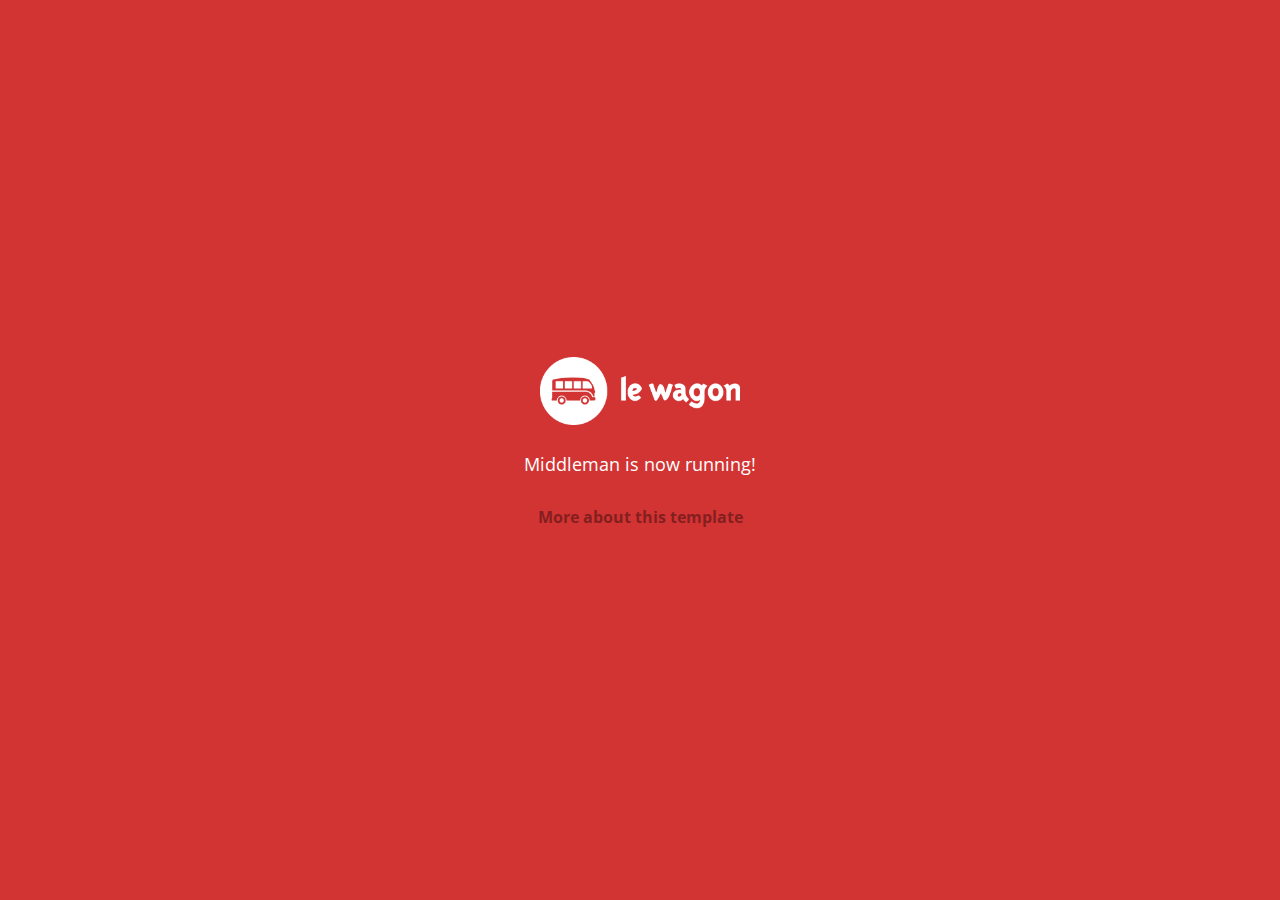
==== index.html @ 5eb4ee7d "Automated commit at 2018-05-28 09:06:08 UTC by middleman-deploy 2.0.0-alpha" ====
<!doctype html>
<html>
  <head>
    <meta charset="utf-8">
    <meta http-equiv="x-ua-compatible" content="ie=edge">
    <meta name="viewport"
          content="width=device-width, initial-scale=1, shrink-to-fit=no">
    <!-- Use the title from a page's frontmatter if it has one -->
    <title>Le Wagon - Middleman</title>
    <link href="stylesheets/application-3c48b980.css" rel="stylesheet" />
    <script src="javascripts/application-93de88c9.js"></script>
    <link href="images/favicon-f15af148.png" rel="icon" type="image/png" />
  </head>
  <body>
    <div id="home">
  <div class="home-content">
    <img src="images/logo-acc9c0ec.png" width="200" alt="Logo" />
    <p>
      Middleman is now running!
    </p>
    <p class="about">
      <a href="about.html">More about this template</a>
    </p>
  </div>
</div>

  </body>
</html>
---- stylesheets/application-3c48b980.css ----
@import url("https://fonts.googleapis.com/css?family=Open+Sans:400,300,700|Raleway:400,100,300,700,500");/*!
 * Bootstrap v3.3.7 (http://getbootstrap.com)
 * Copyright 2011-2016 Twitter, Inc.
 * Licensed under MIT (https://github.com/twbs/bootstrap/blob/master/LICENSE)
 *//*! normalize.css v3.0.3 | MIT License | github.com/necolas/normalize.css */html{font-family:sans-serif;-ms-text-size-adjust:100%;-webkit-text-size-adjust:100%}body{margin:0}article,aside,details,figcaption,figure,footer,header,hgroup,main,menu,nav,section,summary{display:block}audio,canvas,progress,video{display:inline-block;vertical-align:baseline}audio:not([controls]){display:none;height:0}[hidden],template{display:none}a{background-color:transparent}a:active,a:hover{outline:0}abbr[title]{border-bottom:1px dotted}b,strong{font-weight:bold}dfn{font-style:italic}h1{font-size:2em;margin:0.67em 0}mark{background:#ff0;color:#000}small{font-size:80%}sub,sup{font-size:75%;line-height:0;position:relative;vertical-align:baseline}sup{top:-0.5em}sub{bottom:-0.25em}img{border:0}svg:not(:root){overflow:hidden}figure{margin:1em 40px}hr{-webkit-box-sizing:content-box;box-sizing:content-box;height:0}pre{overflow:auto}code,kbd,pre,samp{font-family:monospace, monospace;font-size:1em}button,input,optgroup,select,textarea{color:inherit;font:inherit;margin:0}button{overflow:visible}button,select{text-transform:none}button,html input[type="button"],input[type="reset"],input[type="submit"]{-webkit-appearance:button;cursor:pointer}button[disabled],html input[disabled]{cursor:default}button::-moz-focus-inner,input::-moz-focus-inner{border:0;padding:0}input{line-height:normal}input[type="checkbox"],input[type="radio"]{-webkit-box-sizing:border-box;box-sizing:border-box;padding:0}input[type="number"]::-webkit-inner-spin-button,input[type="number"]::-webkit-outer-spin-button{height:auto}input[type="search"]{-webkit-appearance:textfield;-webkit-box-sizing:content-box;box-sizing:content-box}input[type="search"]::-webkit-search-cancel-button,input[type="search"]::-webkit-search-decoration{-webkit-appearance:none}fieldset{border:1px solid #c0c0c0;margin:0 2px;padding:0.35em 0.625em 0.75em}legend{border:0;padding:0}textarea{overflow:auto}optgroup{font-weight:bold}table{border-collapse:collapse;border-spacing:0}td,th{padding:0}/*! Source: https://github.com/h5bp/html5-boilerplate/blob/master/src/css/main.css */@media print{*,*:before,*:after{background:transparent !important;color:#000 !important;-webkit-box-shadow:none !important;box-shadow:none !important;text-shadow:none !important}a,a:visited{text-decoration:underline}a[href]:after{content:" (" attr(href) ")"}abbr[title]:after{content:" (" attr(title) ")"}a[href^="#"]:after,a[href^="javascript:"]:after{content:""}pre,blockquote{border:1px solid #999;page-break-inside:avoid}thead{display:table-header-group}tr,img{page-break-inside:avoid}img{max-width:100% !important}p,h2,h3{orphans:3;widows:3}h2,h3{page-break-after:avoid}.navbar{display:none}.btn>.caret,.dropup>.btn>.caret{border-top-color:#000 !important}.label{border:1px solid #000}.table{border-collapse:collapse !important}.table td,.table th{background-color:#fff !important}.table-bordered th,.table-bordered td{border:1px solid #ddd !important}}@font-face{font-family:'Glyphicons Halflings';src:url("../assets/bootstrap/glyphicons-halflings-regular-86b6f62b.eot");src:url("../assets/bootstrap/glyphicons-halflings-regular-86b6f62b.eot?#iefix") format("embedded-opentype"),url("../assets/bootstrap/glyphicons-halflings-regular-ca35b697.woff2") format("woff2"),url("../assets/bootstrap/glyphicons-halflings-regular-278e49a8.woff") format("woff"),url("../assets/bootstrap/glyphicons-halflings-regular-44bc1850.ttf") format("truetype"),url("../assets/bootstrap/glyphicons-halflings-regular-de51a849.svg#glyphicons_halflingsregular") format("svg")}.glyphicon{position:relative;top:1px;display:inline-block;font-family:'Glyphicons Halflings';font-style:normal;font-weight:normal;line-height:1;-webkit-font-smoothing:antialiased;-moz-osx-font-smoothing:grayscale}.glyphicon-asterisk:before{content:"\002a"}.glyphicon-plus:before{content:"\002b"}.glyphicon-euro:before,.glyphicon-eur:before{content:"\20ac"}.glyphicon-minus:before{content:"\2212"}.glyphicon-cloud:before{content:"\2601"}.glyphicon-envelope:before{content:"\2709"}.glyphicon-pencil:before{content:"\270f"}.glyphicon-glass:before{content:"\e001"}.glyphicon-music:before{content:"\e002"}.glyphicon-search:before{content:"\e003"}.glyphicon-heart:before{content:"\e005"}.glyphicon-star:before{content:"\e006"}.glyphicon-star-empty:before{content:"\e007"}.glyphicon-user:before{content:"\e008"}.glyphicon-film:before{content:"\e009"}.glyphicon-th-large:before{content:"\e010"}.glyphicon-th:before{content:"\e011"}.glyphicon-th-list:before{content:"\e012"}.glyphicon-ok:before{content:"\e013"}.glyphicon-remove:before{content:"\e014"}.glyphicon-zoom-in:before{content:"\e015"}.glyphicon-zoom-out:before{content:"\e016"}.glyphicon-off:before{content:"\e017"}.glyphicon-signal:before{content:"\e018"}.glyphicon-cog:before{content:"\e019"}.glyphicon-trash:before{content:"\e020"}.glyphicon-home:before{content:"\e021"}.glyphicon-file:before{content:"\e022"}.glyphicon-time:before{content:"\e023"}.glyphicon-road:before{content:"\e024"}.glyphicon-download-alt:before{content:"\e025"}.glyphicon-download:before{content:"\e026"}.glyphicon-upload:before{content:"\e027"}.glyphicon-inbox:before{content:"\e028"}.glyphicon-play-circle:before{content:"\e029"}.glyphicon-repeat:before{content:"\e030"}.glyphicon-refresh:before{content:"\e031"}.glyphicon-list-alt:before{content:"\e032"}.glyphicon-lock:before{content:"\e033"}.glyphicon-flag:before{content:"\e034"}.glyphicon-headphones:before{content:"\e035"}.glyphicon-volume-off:before{content:"\e036"}.glyphicon-volume-down:before{content:"\e037"}.glyphicon-volume-up:before{content:"\e038"}.glyphicon-qrcode:before{content:"\e039"}.glyphicon-barcode:before{content:"\e040"}.glyphicon-tag:before{content:"\e041"}.glyphicon-tags:before{content:"\e042"}.glyphicon-book:before{content:"\e043"}.glyphicon-bookmark:before{content:"\e044"}.glyphicon-print:before{content:"\e045"}.glyphicon-camera:before{content:"\e046"}.glyphicon-font:before{content:"\e047"}.glyphicon-bold:before{content:"\e048"}.glyphicon-italic:before{content:"\e049"}.glyphicon-text-height:before{content:"\e050"}.glyphicon-text-width:before{content:"\e051"}.glyphicon-align-left:before{content:"\e052"}.glyphicon-align-center:before{content:"\e053"}.glyphicon-align-right:before{content:"\e054"}.glyphicon-align-justify:before{content:"\e055"}.glyphicon-list:before{content:"\e056"}.glyphicon-indent-left:before{content:"\e057"}.glyphicon-indent-right:before{content:"\e058"}.glyphicon-facetime-video:before{content:"\e059"}.glyphicon-picture:before{content:"\e060"}.glyphicon-map-marker:before{content:"\e062"}.glyphicon-adjust:before{content:"\e063"}.glyphicon-tint:before{content:"\e064"}.glyphicon-edit:before{content:"\e065"}.glyphicon-share:before{content:"\e066"}.glyphicon-check:before{content:"\e067"}.glyphicon-move:before{content:"\e068"}.glyphicon-step-backward:before{content:"\e069"}.glyphicon-fast-backward:before{content:"\e070"}.glyphicon-backward:before{content:"\e071"}.glyphicon-play:before{content:"\e072"}.glyphicon-pause:before{content:"\e073"}.glyphicon-stop:before{content:"\e074"}.glyphicon-forward:before{content:"\e075"}.glyphicon-fast-forward:before{content:"\e076"}.glyphicon-step-forward:before{content:"\e077"}.glyphicon-eject:before{content:"\e078"}.glyphicon-chevron-left:before{content:"\e079"}.glyphicon-chevron-right:before{content:"\e080"}.glyphicon-plus-sign:before{content:"\e081"}.glyphicon-minus-sign:before{content:"\e082"}.glyphicon-remove-sign:before{content:"\e083"}.glyphicon-ok-sign:before{content:"\e084"}.glyphicon-question-sign:before{content:"\e085"}.glyphicon-info-sign:before{content:"\e086"}.glyphicon-screenshot:before{content:"\e087"}.glyphicon-remove-circle:before{content:"\e088"}.glyphicon-ok-circle:before{content:"\e089"}.glyphicon-ban-circle:before{content:"\e090"}.glyphicon-arrow-left:before{content:"\e091"}.glyphicon-arrow-right:before{content:"\e092"}.glyphicon-arrow-up:before{content:"\e093"}.glyphicon-arrow-down:before{content:"\e094"}.glyphicon-share-alt:before{content:"\e095"}.glyphicon-resize-full:before{content:"\e096"}.glyphicon-resize-small:before{content:"\e097"}.glyphicon-exclamation-sign:before{content:"\e101"}.glyphicon-gift:before{content:"\e102"}.glyphicon-leaf:before{content:"\e103"}.glyphicon-fire:before{content:"\e104"}.glyphicon-eye-open:before{content:"\e105"}.glyphicon-eye-close:before{content:"\e106"}.glyphicon-warning-sign:before{content:"\e107"}.glyphicon-plane:before{content:"\e108"}.glyphicon-calendar:before{content:"\e109"}.glyphicon-random:before{content:"\e110"}.glyphicon-comment:before{content:"\e111"}.glyphicon-magnet:before{content:"\e112"}.glyphicon-chevron-up:before{content:"\e113"}.glyphicon-chevron-down:before{content:"\e114"}.glyphicon-retweet:before{content:"\e115"}.glyphicon-shopping-cart:before{content:"\e116"}.glyphicon-folder-close:before{content:"\e117"}.glyphicon-folder-open:before{content:"\e118"}.glyphicon-resize-vertical:before{content:"\e119"}.glyphicon-resize-horizontal:before{content:"\e120"}.glyphicon-hdd:before{content:"\e121"}.glyphicon-bullhorn:before{content:"\e122"}.glyphicon-bell:before{content:"\e123"}.glyphicon-certificate:before{content:"\e124"}.glyphicon-thumbs-up:before{content:"\e125"}.glyphicon-thumbs-down:before{content:"\e126"}.glyphicon-hand-right:before{content:"\e127"}.glyphicon-hand-left:before{content:"\e128"}.glyphicon-hand-up:before{content:"\e129"}.glyphicon-hand-down:before{content:"\e130"}.glyphicon-circle-arrow-right:before{content:"\e131"}.glyphicon-circle-arrow-left:before{content:"\e132"}.glyphicon-circle-arrow-up:before{content:"\e133"}.glyphicon-circle-arrow-down:before{content:"\e134"}.glyphicon-globe:before{content:"\e135"}.glyphicon-wrench:before{content:"\e136"}.glyphicon-tasks:before{content:"\e137"}.glyphicon-filter:before{content:"\e138"}.glyphicon-briefcase:before{content:"\e139"}.glyphicon-fullscreen:before{content:"\e140"}.glyphicon-dashboard:before{content:"\e141"}.glyphicon-paperclip:before{content:"\e142"}.glyphicon-heart-empty:before{content:"\e143"}.glyphicon-link:before{content:"\e144"}.glyphicon-phone:before{content:"\e145"}.glyphicon-pushpin:before{content:"\e146"}.glyphicon-usd:before{content:"\e148"}.glyphicon-gbp:before{content:"\e149"}.glyphicon-sort:before{content:"\e150"}.glyphicon-sort-by-alphabet:before{content:"\e151"}.glyphicon-sort-by-alphabet-alt:before{content:"\e152"}.glyphicon-sort-by-order:before{content:"\e153"}.glyphicon-sort-by-order-alt:before{content:"\e154"}.glyphicon-sort-by-attributes:before{content:"\e155"}.glyphicon-sort-by-attributes-alt:before{content:"\e156"}.glyphicon-unchecked:before{content:"\e157"}.glyphicon-expand:before{content:"\e158"}.glyphicon-collapse-down:before{content:"\e159"}.glyphicon-collapse-up:before{content:"\e160"}.glyphicon-log-in:before{content:"\e161"}.glyphicon-flash:before{content:"\e162"}.glyphicon-log-out:before{content:"\e163"}.glyphicon-new-window:before{content:"\e164"}.glyphicon-record:before{content:"\e165"}.glyphicon-save:before{content:"\e166"}.glyphicon-open:before{content:"\e167"}.glyphicon-saved:before{content:"\e168"}.glyphicon-import:before{content:"\e169"}.glyphicon-export:before{content:"\e170"}.glyphicon-send:before{content:"\e171"}.glyphicon-floppy-disk:before{content:"\e172"}.glyphicon-floppy-saved:before{content:"\e173"}.glyphicon-floppy-remove:before{content:"\e174"}.glyphicon-floppy-save:before{content:"\e175"}.glyphicon-floppy-open:before{content:"\e176"}.glyphicon-credit-card:before{content:"\e177"}.glyphicon-transfer:before{content:"\e178"}.glyphicon-cutlery:before{content:"\e179"}.glyphicon-header:before{content:"\e180"}.glyphicon-compressed:before{content:"\e181"}.glyphicon-earphone:before{content:"\e182"}.glyphicon-phone-alt:before{content:"\e183"}.glyphicon-tower:before{content:"\e184"}.glyphicon-stats:before{content:"\e185"}.glyphicon-sd-video:before{content:"\e186"}.glyphicon-hd-video:before{content:"\e187"}.glyphicon-subtitles:before{content:"\e188"}.glyphicon-sound-stereo:before{content:"\e189"}.glyphicon-sound-dolby:before{content:"\e190"}.glyphicon-sound-5-1:before{content:"\e191"}.glyphicon-sound-6-1:before{content:"\e192"}.glyphicon-sound-7-1:before{content:"\e193"}.glyphicon-copyright-mark:before{content:"\e194"}.glyphicon-registration-mark:before{content:"\e195"}.glyphicon-cloud-download:before{content:"\e197"}.glyphicon-cloud-upload:before{content:"\e198"}.glyphicon-tree-conifer:before{content:"\e199"}.glyphicon-tree-deciduous:before{content:"\e200"}.glyphicon-cd:before{content:"\e201"}.glyphicon-save-file:before{content:"\e202"}.glyphicon-open-file:before{content:"\e203"}.glyphicon-level-up:before{content:"\e204"}.glyphicon-copy:before{content:"\e205"}.glyphicon-paste:before{content:"\e206"}.glyphicon-alert:before{content:"\e209"}.glyphicon-equalizer:before{content:"\e210"}.glyphicon-king:before{content:"\e211"}.glyphicon-queen:before{content:"\e212"}.glyphicon-pawn:before{content:"\e213"}.glyphicon-bishop:before{content:"\e214"}.glyphicon-knight:before{content:"\e215"}.glyphicon-baby-formula:before{content:"\e216"}.glyphicon-tent:before{content:"\26fa"}.glyphicon-blackboard:before{content:"\e218"}.glyphicon-bed:before{content:"\e219"}.glyphicon-apple:before{content:"\f8ff"}.glyphicon-erase:before{content:"\e221"}.glyphicon-hourglass:before{content:"\231b"}.glyphicon-lamp:before{content:"\e223"}.glyphicon-duplicate:before{content:"\e224"}.glyphicon-piggy-bank:before{content:"\e225"}.glyphicon-scissors:before{content:"\e226"}.glyphicon-bitcoin:before{content:"\e227"}.glyphicon-btc:before{content:"\e227"}.glyphicon-xbt:before{content:"\e227"}.glyphicon-yen:before{content:"\00a5"}.glyphicon-jpy:before{content:"\00a5"}.glyphicon-ruble:before{content:"\20bd"}.glyphicon-rub:before{content:"\20bd"}.glyphicon-scale:before{content:"\e230"}.glyphicon-ice-lolly:before{content:"\e231"}.glyphicon-ice-lolly-tasted:before{content:"\e232"}.glyphicon-education:before{content:"\e233"}.glyphicon-option-horizontal:before{content:"\e234"}.glyphicon-option-vertical:before{content:"\e235"}.glyphicon-menu-hamburger:before{content:"\e236"}.glyphicon-modal-window:before{content:"\e237"}.glyphicon-oil:before{content:"\e238"}.glyphicon-grain:before{content:"\e239"}.glyphicon-sunglasses:before{content:"\e240"}.glyphicon-text-size:before{content:"\e241"}.glyphicon-text-color:before{content:"\e242"}.glyphicon-text-background:before{content:"\e243"}.glyphicon-object-align-top:before{content:"\e244"}.glyphicon-object-align-bottom:before{content:"\e245"}.glyphicon-object-align-horizontal:before{content:"\e246"}.glyphicon-object-align-left:before{content:"\e247"}.glyphicon-object-align-vertical:before{content:"\e248"}.glyphicon-object-align-right:before{content:"\e249"}.glyphicon-triangle-right:before{content:"\e250"}.glyphicon-triangle-left:before{content:"\e251"}.glyphicon-triangle-bottom:before{content:"\e252"}.glyphicon-triangle-top:before{content:"\e253"}.glyphicon-console:before{content:"\e254"}.glyphicon-superscript:before{content:"\e255"}.glyphicon-subscript:before{content:"\e256"}.glyphicon-menu-left:before{content:"\e257"}.glyphicon-menu-right:before{content:"\e258"}.glyphicon-menu-down:before{content:"\e259"}.glyphicon-menu-up:before{content:"\e260"}*{-webkit-box-sizing:border-box;box-sizing:border-box}*:before,*:after{-webkit-box-sizing:border-box;box-sizing:border-box}html{font-size:10px;-webkit-tap-highlight-color:transparent}body{font-family:"Open Sans", "Helvetica", "sans-serif";font-size:18px;line-height:1.42857143;color:#333333;background-color:#F4F4F4}input,button,select,textarea{font-family:inherit;font-size:inherit;line-height:inherit}a{color:#469AE0;text-decoration:none}a:hover,a:focus{color:#1f74ba;text-decoration:underline}a:focus{outline:5px auto -webkit-focus-ring-color;outline-offset:-2px}figure{margin:0}img{vertical-align:middle}.img-responsive{display:block;max-width:100%;height:auto}.img-rounded{border-radius:2px}.img-thumbnail{padding:4px;line-height:1.42857143;background-color:#F4F4F4;border:1px solid #ddd;border-radius:2px;-webkit-transition:all 0.2s ease-in-out;transition:all 0.2s ease-in-out;display:inline-block;max-width:100%;height:auto}.img-circle{border-radius:50%}hr{margin-top:25px;margin-bottom:25px;border:0;border-top:1px solid #eeeeee}.sr-only{position:absolute;width:1px;height:1px;margin:-1px;padding:0;overflow:hidden;clip:rect(0, 0, 0, 0);border:0}.sr-only-focusable:active,.sr-only-focusable:focus{position:static;width:auto;height:auto;margin:0;overflow:visible;clip:auto}[role="button"]{cursor:pointer}h1,h2,h3,h4,h5,h6,.h1,.h2,.h3,.h4,.h5,.h6{font-family:"Raleway", "Helvetica", "sans-serif";font-weight:500;line-height:1.1;color:inherit}h1 small,h1 .small,h2 small,h2 .small,h3 small,h3 .small,h4 small,h4 .small,h5 small,h5 .small,h6 small,h6 .small,.h1 small,.h1 .small,.h2 small,.h2 .small,.h3 small,.h3 .small,.h4 small,.h4 .small,.h5 small,.h5 .small,.h6 small,.h6 .small{font-weight:normal;line-height:1;color:#777777}h1,.h1,h2,.h2,h3,.h3{margin-top:25px;margin-bottom:12.5px}h1 small,h1 .small,.h1 small,.h1 .small,h2 small,h2 .small,.h2 small,.h2 .small,h3 small,h3 .small,.h3 small,.h3 .small{font-size:65%}h4,.h4,h5,.h5,h6,.h6{margin-top:12.5px;margin-bottom:12.5px}h4 small,h4 .small,.h4 small,.h4 .small,h5 small,h5 .small,.h5 small,.h5 .small,h6 small,h6 .small,.h6 small,.h6 .small{font-size:75%}h1,.h1{font-size:46px}h2,.h2{font-size:38px}h3,.h3{font-size:31px}h4,.h4{font-size:23px}h5,.h5{font-size:18px}h6,.h6{font-size:16px}p{margin:0 0 12.5px}.lead{margin-bottom:25px;font-size:20px;font-weight:300;line-height:1.4}@media (min-width: 768px){.lead{font-size:27px}}small,.small{font-size:88%}mark,.mark{background-color:#fcf8e3;padding:.2em}.text-left{text-align:left}.text-right{text-align:right}.text-center{text-align:center}.text-justify{text-align:justify}.text-nowrap{white-space:nowrap}.text-lowercase{text-transform:lowercase}.text-uppercase,.initialism{text-transform:uppercase}.text-capitalize{text-transform:capitalize}.text-muted{color:#777777}.text-primary{color:#469AE0}a.text-primary:hover,a.text-primary:focus{color:#2381d0}.text-success{color:#3c763d}a.text-success:hover,a.text-success:focus{color:#2b542c}.text-info{color:#31708f}a.text-info:hover,a.text-info:focus{color:#245269}.text-warning{color:#8a6d3b}a.text-warning:hover,a.text-warning:focus{color:#66512c}.text-danger{color:#a94442}a.text-danger:hover,a.text-danger:focus{color:#843534}.bg-primary{color:#fff}.bg-primary{background-color:#469AE0}a.bg-primary:hover,a.bg-primary:focus{background-color:#2381d0}.bg-success{background-color:#dff0d8}a.bg-success:hover,a.bg-success:focus{background-color:#c1e2b3}.bg-info{background-color:#d9edf7}a.bg-info:hover,a.bg-info:focus{background-color:#afd9ee}.bg-warning{background-color:#fcf8e3}a.bg-warning:hover,a.bg-warning:focus{background-color:#f7ecb5}.bg-danger{background-color:#f2dede}a.bg-danger:hover,a.bg-danger:focus{background-color:#e4b9b9}.page-header{padding-bottom:11.5px;margin:50px 0 25px;border-bottom:1px solid #eeeeee}ul,ol{margin-top:0;margin-bottom:12.5px}ul ul,ul ol,ol ul,ol ol{margin-bottom:0}.list-unstyled{padding-left:0;list-style:none}.list-inline{padding-left:0;list-style:none;margin-left:-5px}.list-inline>li{display:inline-block;padding-left:5px;padding-right:5px}dl{margin-top:0;margin-bottom:25px}dt,dd{line-height:1.42857143}dt{font-weight:bold}dd{margin-left:0}.dl-horizontal dd:before,.dl-horizontal dd:after{content:" ";display:table}.dl-horizontal dd:after{clear:both}@media (min-width: 768px){.dl-horizontal dt{float:left;width:160px;clear:left;text-align:right;overflow:hidden;text-overflow:ellipsis;white-space:nowrap}.dl-horizontal dd{margin-left:180px}}abbr[title],abbr[data-original-title]{cursor:help;border-bottom:1px dotted #777777}.initialism{font-size:90%}blockquote{padding:12.5px 25px;margin:0 0 25px;font-size:22.5px;border-left:5px solid #eeeeee}blockquote p:last-child,blockquote ul:last-child,blockquote ol:last-child{margin-bottom:0}blockquote footer,blockquote small,blockquote .small{display:block;font-size:80%;line-height:1.42857143;color:#777777}blockquote footer:before,blockquote small:before,blockquote .small:before{content:'\2014 \00A0'}.blockquote-reverse,blockquote.pull-right{padding-right:15px;padding-left:0;border-right:5px solid #eeeeee;border-left:0;text-align:right}.blockquote-reverse footer:before,.blockquote-reverse small:before,.blockquote-reverse .small:before,blockquote.pull-right footer:before,blockquote.pull-right small:before,blockquote.pull-right .small:before{content:''}.blockquote-reverse footer:after,.blockquote-reverse small:after,.blockquote-reverse .small:after,blockquote.pull-right footer:after,blockquote.pull-right small:after,blockquote.pull-right .small:after{content:'\00A0 \2014'}address{margin-bottom:25px;font-style:normal;line-height:1.42857143}code,kbd,pre,samp{font-family:Menlo, Monaco, Consolas, "Courier New", monospace}code{padding:2px 4px;font-size:90%;color:#c7254e;background-color:#f9f2f4;border-radius:2px}kbd{padding:2px 4px;font-size:90%;color:#fff;background-color:#333;border-radius:2px;-webkit-box-shadow:inset 0 -1px 0 rgba(0,0,0,0.25);box-shadow:inset 0 -1px 0 rgba(0,0,0,0.25)}kbd kbd{padding:0;font-size:100%;font-weight:bold;-webkit-box-shadow:none;box-shadow:none}pre{display:block;padding:12px;margin:0 0 12.5px;font-size:17px;line-height:1.42857143;word-break:break-all;word-wrap:break-word;color:#333333;background-color:#f5f5f5;border:1px solid #ccc;border-radius:2px}pre code{padding:0;font-size:inherit;color:inherit;white-space:pre-wrap;background-color:transparent;border-radius:0}.pre-scrollable{max-height:340px;overflow-y:scroll}.container{margin-right:auto;margin-left:auto;padding-left:15px;padding-right:15px}.container:before,.container:after{content:" ";display:table}.container:after{clear:both}@media (min-width: 768px){.container{width:750px}}@media (min-width: 992px){.container{width:970px}}@media (min-width: 1200px){.container{width:1170px}}.container-fluid{margin-right:auto;margin-left:auto;padding-left:15px;padding-right:15px}.container-fluid:before,.container-fluid:after{content:" ";display:table}.container-fluid:after{clear:both}.row{margin-left:-15px;margin-right:-15px}.row:before,.row:after{content:" ";display:table}.row:after{clear:both}.col-xs-1,.col-sm-1,.col-md-1,.col-lg-1,.col-xs-2,.col-sm-2,.col-md-2,.col-lg-2,.col-xs-3,.col-sm-3,.col-md-3,.col-lg-3,.col-xs-4,.col-sm-4,.col-md-4,.col-lg-4,.col-xs-5,.col-sm-5,.col-md-5,.col-lg-5,.col-xs-6,.col-sm-6,.col-md-6,.col-lg-6,.col-xs-7,.col-sm-7,.col-md-7,.col-lg-7,.col-xs-8,.col-sm-8,.col-md-8,.col-lg-8,.col-xs-9,.col-sm-9,.col-md-9,.col-lg-9,.col-xs-10,.col-sm-10,.col-md-10,.col-lg-10,.col-xs-11,.col-sm-11,.col-md-11,.col-lg-11,.col-xs-12,.col-sm-12,.col-md-12,.col-lg-12{position:relative;min-height:1px;padding-left:15px;padding-right:15px}.col-xs-1,.col-xs-2,.col-xs-3,.col-xs-4,.col-xs-5,.col-xs-6,.col-xs-7,.col-xs-8,.col-xs-9,.col-xs-10,.col-xs-11,.col-xs-12{float:left}.col-xs-1{width:8.33333333%}.col-xs-2{width:16.66666667%}.col-xs-3{width:25%}.col-xs-4{width:33.33333333%}.col-xs-5{width:41.66666667%}.col-xs-6{width:50%}.col-xs-7{width:58.33333333%}.col-xs-8{width:66.66666667%}.col-xs-9{width:75%}.col-xs-10{width:83.33333333%}.col-xs-11{width:91.66666667%}.col-xs-12{width:100%}.col-xs-pull-0{right:auto}.col-xs-pull-1{right:8.33333333%}.col-xs-pull-2{right:16.66666667%}.col-xs-pull-3{right:25%}.col-xs-pull-4{right:33.33333333%}.col-xs-pull-5{right:41.66666667%}.col-xs-pull-6{right:50%}.col-xs-pull-7{right:58.33333333%}.col-xs-pull-8{right:66.66666667%}.col-xs-pull-9{right:75%}.col-xs-pull-10{right:83.33333333%}.col-xs-pull-11{right:91.66666667%}.col-xs-pull-12{right:100%}.col-xs-push-0{left:auto}.col-xs-push-1{left:8.33333333%}.col-xs-push-2{left:16.66666667%}.col-xs-push-3{left:25%}.col-xs-push-4{left:33.33333333%}.col-xs-push-5{left:41.66666667%}.col-xs-push-6{left:50%}.col-xs-push-7{left:58.33333333%}.col-xs-push-8{left:66.66666667%}.col-xs-push-9{left:75%}.col-xs-push-10{left:83.33333333%}.col-xs-push-11{left:91.66666667%}.col-xs-push-12{left:100%}.col-xs-offset-0{margin-left:0%}.col-xs-offset-1{margin-left:8.33333333%}.col-xs-offset-2{margin-left:16.66666667%}.col-xs-offset-3{margin-left:25%}.col-xs-offset-4{margin-left:33.33333333%}.col-xs-offset-5{margin-left:41.66666667%}.col-xs-offset-6{margin-left:50%}.col-xs-offset-7{margin-left:58.33333333%}.col-xs-offset-8{margin-left:66.66666667%}.col-xs-offset-9{margin-left:75%}.col-xs-offset-10{margin-left:83.33333333%}.col-xs-offset-11{margin-left:91.66666667%}.col-xs-offset-12{margin-left:100%}@media (min-width: 768px){.col-sm-1,.col-sm-2,.col-sm-3,.col-sm-4,.col-sm-5,.col-sm-6,.col-sm-7,.col-sm-8,.col-sm-9,.col-sm-10,.col-sm-11,.col-sm-12{float:left}.col-sm-1{width:8.33333333%}.col-sm-2{width:16.66666667%}.col-sm-3{width:25%}.col-sm-4{width:33.33333333%}.col-sm-5{width:41.66666667%}.col-sm-6{width:50%}.col-sm-7{width:58.33333333%}.col-sm-8{width:66.66666667%}.col-sm-9{width:75%}.col-sm-10{width:83.33333333%}.col-sm-11{width:91.66666667%}.col-sm-12{width:100%}.col-sm-pull-0{right:auto}.col-sm-pull-1{right:8.33333333%}.col-sm-pull-2{right:16.66666667%}.col-sm-pull-3{right:25%}.col-sm-pull-4{right:33.33333333%}.col-sm-pull-5{right:41.66666667%}.col-sm-pull-6{right:50%}.col-sm-pull-7{right:58.33333333%}.col-sm-pull-8{right:66.66666667%}.col-sm-pull-9{right:75%}.col-sm-pull-10{right:83.33333333%}.col-sm-pull-11{right:91.66666667%}.col-sm-pull-12{right:100%}.col-sm-push-0{left:auto}.col-sm-push-1{left:8.33333333%}.col-sm-push-2{left:16.66666667%}.col-sm-push-3{left:25%}.col-sm-push-4{left:33.33333333%}.col-sm-push-5{left:41.66666667%}.col-sm-push-6{left:50%}.col-sm-push-7{left:58.33333333%}.col-sm-push-8{left:66.66666667%}.col-sm-push-9{left:75%}.col-sm-push-10{left:83.33333333%}.col-sm-push-11{left:91.66666667%}.col-sm-push-12{left:100%}.col-sm-offset-0{margin-left:0%}.col-sm-offset-1{margin-left:8.33333333%}.col-sm-offset-2{margin-left:16.66666667%}.col-sm-offset-3{margin-left:25%}.col-sm-offset-4{margin-left:33.33333333%}.col-sm-offset-5{margin-left:41.66666667%}.col-sm-offset-6{margin-left:50%}.col-sm-offset-7{margin-left:58.33333333%}.col-sm-offset-8{margin-left:66.66666667%}.col-sm-offset-9{margin-left:75%}.col-sm-offset-10{margin-left:83.33333333%}.col-sm-offset-11{margin-left:91.66666667%}.col-sm-offset-12{margin-left:100%}}@media (min-width: 992px){.col-md-1,.col-md-2,.col-md-3,.col-md-4,.col-md-5,.col-md-6,.col-md-7,.col-md-8,.col-md-9,.col-md-10,.col-md-11,.col-md-12{float:left}.col-md-1{width:8.33333333%}.col-md-2{width:16.66666667%}.col-md-3{width:25%}.col-md-4{width:33.33333333%}.col-md-5{width:41.66666667%}.col-md-6{width:50%}.col-md-7{width:58.33333333%}.col-md-8{width:66.66666667%}.col-md-9{width:75%}.col-md-10{width:83.33333333%}.col-md-11{width:91.66666667%}.col-md-12{width:100%}.col-md-pull-0{right:auto}.col-md-pull-1{right:8.33333333%}.col-md-pull-2{right:16.66666667%}.col-md-pull-3{right:25%}.col-md-pull-4{right:33.33333333%}.col-md-pull-5{right:41.66666667%}.col-md-pull-6{right:50%}.col-md-pull-7{right:58.33333333%}.col-md-pull-8{right:66.66666667%}.col-md-pull-9{right:75%}.col-md-pull-10{right:83.33333333%}.col-md-pull-11{right:91.66666667%}.col-md-pull-12{right:100%}.col-md-push-0{left:auto}.col-md-push-1{left:8.33333333%}.col-md-push-2{left:16.66666667%}.col-md-push-3{left:25%}.col-md-push-4{left:33.33333333%}.col-md-push-5{left:41.66666667%}.col-md-push-6{left:50%}.col-md-push-7{left:58.33333333%}.col-md-push-8{left:66.66666667%}.col-md-push-9{left:75%}.col-md-push-10{left:83.33333333%}.col-md-push-11{left:91.66666667%}.col-md-push-12{left:100%}.col-md-offset-0{margin-left:0%}.col-md-offset-1{margin-left:8.33333333%}.col-md-offset-2{margin-left:16.66666667%}.col-md-offset-3{margin-left:25%}.col-md-offset-4{margin-left:33.33333333%}.col-md-offset-5{margin-left:41.66666667%}.col-md-offset-6{margin-left:50%}.col-md-offset-7{margin-left:58.33333333%}.col-md-offset-8{margin-left:66.66666667%}.col-md-offset-9{margin-left:75%}.col-md-offset-10{margin-left:83.33333333%}.col-md-offset-11{margin-left:91.66666667%}.col-md-offset-12{margin-left:100%}}@media (min-width: 1200px){.col-lg-1,.col-lg-2,.col-lg-3,.col-lg-4,.col-lg-5,.col-lg-6,.col-lg-7,.col-lg-8,.col-lg-9,.col-lg-10,.col-lg-11,.col-lg-12{float:left}.col-lg-1{width:8.33333333%}.col-lg-2{width:16.66666667%}.col-lg-3{width:25%}.col-lg-4{width:33.33333333%}.col-lg-5{width:41.66666667%}.col-lg-6{width:50%}.col-lg-7{width:58.33333333%}.col-lg-8{width:66.66666667%}.col-lg-9{width:75%}.col-lg-10{width:83.33333333%}.col-lg-11{width:91.66666667%}.col-lg-12{width:100%}.col-lg-pull-0{right:auto}.col-lg-pull-1{right:8.33333333%}.col-lg-pull-2{right:16.66666667%}.col-lg-pull-3{right:25%}.col-lg-pull-4{right:33.33333333%}.col-lg-pull-5{right:41.66666667%}.col-lg-pull-6{right:50%}.col-lg-pull-7{right:58.33333333%}.col-lg-pull-8{right:66.66666667%}.col-lg-pull-9{right:75%}.col-lg-pull-10{right:83.33333333%}.col-lg-pull-11{right:91.66666667%}.col-lg-pull-12{right:100%}.col-lg-push-0{left:auto}.col-lg-push-1{left:8.33333333%}.col-lg-push-2{left:16.66666667%}.col-lg-push-3{left:25%}.col-lg-push-4{left:33.33333333%}.col-lg-push-5{left:41.66666667%}.col-lg-push-6{left:50%}.col-lg-push-7{left:58.33333333%}.col-lg-push-8{left:66.66666667%}.col-lg-push-9{left:75%}.col-lg-push-10{left:83.33333333%}.col-lg-push-11{left:91.66666667%}.col-lg-push-12{left:100%}.col-lg-offset-0{margin-left:0%}.col-lg-offset-1{margin-left:8.33333333%}.col-lg-offset-2{margin-left:16.66666667%}.col-lg-offset-3{margin-left:25%}.col-lg-offset-4{margin-left:33.33333333%}.col-lg-offset-5{margin-left:41.66666667%}.col-lg-offset-6{margin-left:50%}.col-lg-offset-7{margin-left:58.33333333%}.col-lg-offset-8{margin-left:66.66666667%}.col-lg-offset-9{margin-left:75%}.col-lg-offset-10{margin-left:83.33333333%}.col-lg-offset-11{margin-left:91.66666667%}.col-lg-offset-12{margin-left:100%}}table{background-color:transparent}caption{padding-top:8px;padding-bottom:8px;color:#777777;text-align:left}th{text-align:left}.table{width:100%;max-width:100%;margin-bottom:25px}.table>thead>tr>th,.table>thead>tr>td,.table>tbody>tr>th,.table>tbody>tr>td,.table>tfoot>tr>th,.table>tfoot>tr>td{padding:8px;line-height:1.42857143;vertical-align:top;border-top:1px solid #ddd}.table>thead>tr>th{vertical-align:bottom;border-bottom:2px solid #ddd}.table>caption+thead>tr:first-child>th,.table>caption+thead>tr:first-child>td,.table>colgroup+thead>tr:first-child>th,.table>colgroup+thead>tr:first-child>td,.table>thead:first-child>tr:first-child>th,.table>thead:first-child>tr:first-child>td{border-top:0}.table>tbody+tbody{border-top:2px solid #ddd}.table .table{background-color:#F4F4F4}.table-condensed>thead>tr>th,.table-condensed>thead>tr>td,.table-condensed>tbody>tr>th,.table-condensed>tbody>tr>td,.table-condensed>tfoot>tr>th,.table-condensed>tfoot>tr>td{padding:5px}.table-bordered{border:1px solid #ddd}.table-bordered>thead>tr>th,.table-bordered>thead>tr>td,.table-bordered>tbody>tr>th,.table-bordered>tbody>tr>td,.table-bordered>tfoot>tr>th,.table-bordered>tfoot>tr>td{border:1px solid #ddd}.table-bordered>thead>tr>th,.table-bordered>thead>tr>td{border-bottom-width:2px}.table-striped>tbody>tr:nth-of-type(odd){background-color:#f9f9f9}.table-hover>tbody>tr:hover{background-color:#f5f5f5}table col[class*="col-"]{position:static;float:none;display:table-column}table td[class*="col-"],table th[class*="col-"]{position:static;float:none;display:table-cell}.table>thead>tr>td.active,.table>thead>tr>th.active,.table>thead>tr.active>td,.table>thead>tr.active>th,.table>tbody>tr>td.active,.table>tbody>tr>th.active,.table>tbody>tr.active>td,.table>tbody>tr.active>th,.table>tfoot>tr>td.active,.table>tfoot>tr>th.active,.table>tfoot>tr.active>td,.table>tfoot>tr.active>th{background-color:#f5f5f5}.table-hover>tbody>tr>td.active:hover,.table-hover>tbody>tr>th.active:hover,.table-hover>tbody>tr.active:hover>td,.table-hover>tbody>tr:hover>.active,.table-hover>tbody>tr.active:hover>th{background-color:#e8e8e8}.table>thead>tr>td.success,.table>thead>tr>th.success,.table>thead>tr.success>td,.table>thead>tr.success>th,.table>tbody>tr>td.success,.table>tbody>tr>th.success,.table>tbody>tr.success>td,.table>tbody>tr.success>th,.table>tfoot>tr>td.success,.table>tfoot>tr>th.success,.table>tfoot>tr.success>td,.table>tfoot>tr.success>th{background-color:#dff0d8}.table-hover>tbody>tr>td.success:hover,.table-hover>tbody>tr>th.success:hover,.table-hover>tbody>tr.success:hover>td,.table-hover>tbody>tr:hover>.success,.table-hover>tbody>tr.success:hover>th{background-color:#d0e9c6}.table>thead>tr>td.info,.table>thead>tr>th.info,.table>thead>tr.info>td,.table>thead>tr.info>th,.table>tbody>tr>td.info,.table>tbody>tr>th.info,.table>tbody>tr.info>td,.table>tbody>tr.info>th,.table>tfoot>tr>td.info,.table>tfoot>tr>th.info,.table>tfoot>tr.info>td,.table>tfoot>tr.info>th{background-color:#d9edf7}.table-hover>tbody>tr>td.info:hover,.table-hover>tbody>tr>th.info:hover,.table-hover>tbody>tr.info:hover>td,.table-hover>tbody>tr:hover>.info,.table-hover>tbody>tr.info:hover>th{background-color:#c4e3f3}.table>thead>tr>td.warning,.table>thead>tr>th.warning,.table>thead>tr.warning>td,.table>thead>tr.warning>th,.table>tbody>tr>td.warning,.table>tbody>tr>th.warning,.table>tbody>tr.warning>td,.table>tbody>tr.warning>th,.table>tfoot>tr>td.warning,.table>tfoot>tr>th.warning,.table>tfoot>tr.warning>td,.table>tfoot>tr.warning>th{background-color:#fcf8e3}.table-hover>tbody>tr>td.warning:hover,.table-hover>tbody>tr>th.warning:hover,.table-hover>tbody>tr.warning:hover>td,.table-hover>tbody>tr:hover>.warning,.table-hover>tbody>tr.warning:hover>th{background-color:#faf2cc}.table>thead>tr>td.danger,.table>thead>tr>th.danger,.table>thead>tr.danger>td,.table>thead>tr.danger>th,.table>tbody>tr>td.danger,.table>tbody>tr>th.danger,.table>tbody>tr.danger>td,.table>tbody>tr.danger>th,.table>tfoot>tr>td.danger,.table>tfoot>tr>th.danger,.table>tfoot>tr.danger>td,.table>tfoot>tr.danger>th{background-color:#f2dede}.table-hover>tbody>tr>td.danger:hover,.table-hover>tbody>tr>th.danger:hover,.table-hover>tbody>tr.danger:hover>td,.table-hover>tbody>tr:hover>.danger,.table-hover>tbody>tr.danger:hover>th{background-color:#ebcccc}.table-responsive{overflow-x:auto;min-height:0.01%}@media screen and (max-width: 767px){.table-responsive{width:100%;margin-bottom:18.75px;overflow-y:hidden;-ms-overflow-style:-ms-autohiding-scrollbar;border:1px solid #ddd}.table-responsive>.table{margin-bottom:0}.table-responsive>.table>thead>tr>th,.table-responsive>.table>thead>tr>td,.table-responsive>.table>tbody>tr>th,.table-responsive>.table>tbody>tr>td,.table-responsive>.table>tfoot>tr>th,.table-responsive>.table>tfoot>tr>td{white-space:nowrap}.table-responsive>.table-bordered{border:0}.table-responsive>.table-bordered>thead>tr>th:first-child,.table-responsive>.table-bordered>thead>tr>td:first-child,.table-responsive>.table-bordered>tbody>tr>th:first-child,.table-responsive>.table-bordered>tbody>tr>td:first-child,.table-responsive>.table-bordered>tfoot>tr>th:first-child,.table-responsive>.table-bordered>tfoot>tr>td:first-child{border-left:0}.table-responsive>.table-bordered>thead>tr>th:last-child,.table-responsive>.table-bordered>thead>tr>td:last-child,.table-responsive>.table-bordered>tbody>tr>th:last-child,.table-responsive>.table-bordered>tbody>tr>td:last-child,.table-responsive>.table-bordered>tfoot>tr>th:last-child,.table-responsive>.table-bordered>tfoot>tr>td:last-child{border-right:0}.table-responsive>.table-bordered>tbody>tr:last-child>th,.table-responsive>.table-bordered>tbody>tr:last-child>td,.table-responsive>.table-bordered>tfoot>tr:last-child>th,.table-responsive>.table-bordered>tfoot>tr:last-child>td{border-bottom:0}}fieldset{padding:0;margin:0;border:0;min-width:0}legend{display:block;width:100%;padding:0;margin-bottom:25px;font-size:27px;line-height:inherit;color:#333333;border:0;border-bottom:1px solid #e5e5e5}label{display:inline-block;max-width:100%;margin-bottom:5px;font-weight:bold}input[type="search"]{-webkit-box-sizing:border-box;box-sizing:border-box}input[type="radio"],input[type="checkbox"]{margin:4px 0 0;margin-top:1px \9;line-height:normal}input[type="file"]{display:block}input[type="range"]{display:block;width:100%}select[multiple],select[size]{height:auto}input[type="file"]:focus,input[type="radio"]:focus,input[type="checkbox"]:focus{outline:5px auto -webkit-focus-ring-color;outline-offset:-2px}output{display:block;padding-top:7px;font-size:18px;line-height:1.42857143;color:#000000}.form-control{display:block;width:100%;height:39px;padding:6px 12px;font-size:18px;line-height:1.42857143;color:#000000;background-color:#fff;background-image:none;border:1px solid #ccc;border-radius:2px;-webkit-box-shadow:inset 0 1px 1px rgba(0,0,0,0.075);box-shadow:inset 0 1px 1px rgba(0,0,0,0.075);-webkit-transition:border-color ease-in-out 0.15s, box-shadow ease-in-out 0.15s;-webkit-transition:border-color ease-in-out 0.15s, -webkit-box-shadow ease-in-out 0.15s;transition:border-color ease-in-out 0.15s, -webkit-box-shadow ease-in-out 0.15s;transition:border-color ease-in-out 0.15s, box-shadow ease-in-out 0.15s;transition:border-color ease-in-out 0.15s, box-shadow ease-in-out 0.15s, -webkit-box-shadow ease-in-out 0.15s}.form-control:focus{border-color:#66afe9;outline:0;-webkit-box-shadow:inset 0 1px 1px rgba(0,0,0,0.075),0 0 8px rgba(102,175,233,0.6);box-shadow:inset 0 1px 1px rgba(0,0,0,0.075),0 0 8px rgba(102,175,233,0.6)}.form-control::-moz-placeholder{color:#999;opacity:1}.form-control:-ms-input-placeholder{color:#999}.form-control::-webkit-input-placeholder{color:#999}.form-control::-ms-expand{border:0;background-color:transparent}.form-control[disabled],.form-control[readonly],fieldset[disabled] .form-control{background-color:#eeeeee;opacity:1}.form-control[disabled],fieldset[disabled] .form-control{cursor:not-allowed}textarea.form-control{height:auto}input[type="search"]{-webkit-appearance:none}@media screen and (-webkit-min-device-pixel-ratio: 0){input[type="date"].form-control,input[type="time"].form-control,input[type="datetime-local"].form-control,input[type="month"].form-control{line-height:39px}input[type="date"].input-sm,.input-group-sm>input[type="date"].form-control,.input-group-sm>input[type="date"].input-group-addon,.input-group-sm>.input-group-btn>input[type="date"].btn,.input-group-sm input[type="date"],input[type="time"].input-sm,.input-group-sm>input[type="time"].form-control,.input-group-sm>input[type="time"].input-group-addon,.input-group-sm>.input-group-btn>input[type="time"].btn,.input-group-sm input[type="time"],input[type="datetime-local"].input-sm,.input-group-sm>input[type="datetime-local"].form-control,.input-group-sm>input[type="datetime-local"].input-group-addon,.input-group-sm>.input-group-btn>input[type="datetime-local"].btn,.input-group-sm input[type="datetime-local"],input[type="month"].input-sm,.input-group-sm>input[type="month"].form-control,.input-group-sm>input[type="month"].input-group-addon,.input-group-sm>.input-group-btn>input[type="month"].btn,.input-group-sm input[type="month"]{line-height:36px}input[type="date"].input-lg,.input-group-lg>input[type="date"].form-control,.input-group-lg>input[type="date"].input-group-addon,.input-group-lg>.input-group-btn>input[type="date"].btn,.input-group-lg input[type="date"],input[type="time"].input-lg,.input-group-lg>input[type="time"].form-control,.input-group-lg>input[type="time"].input-group-addon,.input-group-lg>.input-group-btn>input[type="time"].btn,.input-group-lg input[type="time"],input[type="datetime-local"].input-lg,.input-group-lg>input[type="datetime-local"].form-control,.input-group-lg>input[type="datetime-local"].input-group-addon,.input-group-lg>.input-group-btn>input[type="datetime-local"].btn,.input-group-lg input[type="datetime-local"],input[type="month"].input-lg,.input-group-lg>input[type="month"].form-control,.input-group-lg>input[type="month"].input-group-addon,.input-group-lg>.input-group-btn>input[type="month"].btn,.input-group-lg input[type="month"]{line-height:53px}}.form-group{margin-bottom:15px}.radio,.checkbox{position:relative;display:block;margin-top:10px;margin-bottom:10px}.radio label,.checkbox label{min-height:25px;padding-left:20px;margin-bottom:0;font-weight:normal;cursor:pointer}.radio input[type="radio"],.radio-inline input[type="radio"],.checkbox input[type="checkbox"],.checkbox-inline input[type="checkbox"]{position:absolute;margin-left:-20px;margin-top:4px \9}.radio+.radio,.checkbox+.checkbox{margin-top:-5px}.radio-inline,.checkbox-inline{position:relative;display:inline-block;padding-left:20px;margin-bottom:0;vertical-align:middle;font-weight:normal;cursor:pointer}.radio-inline+.radio-inline,.checkbox-inline+.checkbox-inline{margin-top:0;margin-left:10px}input[type="radio"][disabled],input[type="radio"].disabled,fieldset[disabled] input[type="radio"],input[type="checkbox"][disabled],input[type="checkbox"].disabled,fieldset[disabled] input[type="checkbox"]{cursor:not-allowed}.radio-inline.disabled,fieldset[disabled] .radio-inline,.checkbox-inline.disabled,fieldset[disabled] .checkbox-inline{cursor:not-allowed}.radio.disabled label,fieldset[disabled] .radio label,.checkbox.disabled label,fieldset[disabled] .checkbox label{cursor:not-allowed}.form-control-static{padding-top:7px;padding-bottom:7px;margin-bottom:0;min-height:43px}.form-control-static.input-lg,.input-group-lg>.form-control-static.form-control,.input-group-lg>.form-control-static.input-group-addon,.input-group-lg>.input-group-btn>.form-control-static.btn,.form-control-static.input-sm,.input-group-sm>.form-control-static.form-control,.input-group-sm>.form-control-static.input-group-addon,.input-group-sm>.input-group-btn>.form-control-static.btn{padding-left:0;padding-right:0}.input-sm,.input-group-sm>.form-control,.input-group-sm>.input-group-addon,.input-group-sm>.input-group-btn>.btn{height:36px;padding:5px 10px;font-size:16px;line-height:1.5;border-radius:2px}select.input-sm,.input-group-sm>select.form-control,.input-group-sm>select.input-group-addon,.input-group-sm>.input-group-btn>select.btn{height:36px;line-height:36px}textarea.input-sm,.input-group-sm>textarea.form-control,.input-group-sm>textarea.input-group-addon,.input-group-sm>.input-group-btn>textarea.btn,select[multiple].input-sm,.input-group-sm>select[multiple].form-control,.input-group-sm>select[multiple].input-group-addon,.input-group-sm>.input-group-btn>select[multiple].btn{height:auto}.form-group-sm .form-control{height:36px;padding:5px 10px;font-size:16px;line-height:1.5;border-radius:2px}.form-group-sm select.form-control{height:36px;line-height:36px}.form-group-sm textarea.form-control,.form-group-sm select[multiple].form-control{height:auto}.form-group-sm .form-control-static{height:36px;min-height:41px;padding:6px 10px;font-size:16px;line-height:1.5}.input-lg,.input-group-lg>.form-control,.input-group-lg>.input-group-addon,.input-group-lg>.input-group-btn>.btn{height:53px;padding:10px 16px;font-size:23px;line-height:1.3333333;border-radius:2px}select.input-lg,.input-group-lg>select.form-control,.input-group-lg>select.input-group-addon,.input-group-lg>.input-group-btn>select.btn{height:53px;line-height:53px}textarea.input-lg,.input-group-lg>textarea.form-control,.input-group-lg>textarea.input-group-addon,.input-group-lg>.input-group-btn>textarea.btn,select[multiple].input-lg,.input-group-lg>select[multiple].form-control,.input-group-lg>select[multiple].input-group-addon,.input-group-lg>.input-group-btn>select[multiple].btn{height:auto}.form-group-lg .form-control{height:53px;padding:10px 16px;font-size:23px;line-height:1.3333333;border-radius:2px}.form-group-lg select.form-control{height:53px;line-height:53px}.form-group-lg textarea.form-control,.form-group-lg select[multiple].form-control{height:auto}.form-group-lg .form-control-static{height:53px;min-height:48px;padding:11px 16px;font-size:23px;line-height:1.3333333}.has-feedback{position:relative}.has-feedback .form-control{padding-right:48.75px}.form-control-feedback{position:absolute;top:0;right:0;z-index:2;display:block;width:39px;height:39px;line-height:39px;text-align:center;pointer-events:none}.input-lg+.form-control-feedback,.input-group-lg>.form-control+.form-control-feedback,.input-group-lg>.input-group-addon+.form-control-feedback,.input-group-lg>.input-group-btn>.btn+.form-control-feedback,.input-group-lg+.form-control-feedback,.form-group-lg .form-control+.form-control-feedback{width:53px;height:53px;line-height:53px}.input-sm+.form-control-feedback,.input-group-sm>.form-control+.form-control-feedback,.input-group-sm>.input-group-addon+.form-control-feedback,.input-group-sm>.input-group-btn>.btn+.form-control-feedback,.input-group-sm+.form-control-feedback,.form-group-sm .form-control+.form-control-feedback{width:36px;height:36px;line-height:36px}.has-success .help-block,.has-success .control-label,.has-success .radio,.has-success .checkbox,.has-success .radio-inline,.has-success .checkbox-inline,.has-success.radio label,.has-success.checkbox label,.has-success.radio-inline label,.has-success.checkbox-inline label{color:#3c763d}.has-success .form-control{border-color:#3c763d;-webkit-box-shadow:inset 0 1px 1px rgba(0,0,0,0.075);box-shadow:inset 0 1px 1px rgba(0,0,0,0.075)}.has-success .form-control:focus{border-color:#2b542c;-webkit-box-shadow:inset 0 1px 1px rgba(0,0,0,0.075),0 0 6px #67b168;box-shadow:inset 0 1px 1px rgba(0,0,0,0.075),0 0 6px #67b168}.has-success .input-group-addon{color:#3c763d;border-color:#3c763d;background-color:#dff0d8}.has-success .form-control-feedback{color:#3c763d}.has-warning .help-block,.has-warning .control-label,.has-warning .radio,.has-warning .checkbox,.has-warning .radio-inline,.has-warning .checkbox-inline,.has-warning.radio label,.has-warning.checkbox label,.has-warning.radio-inline label,.has-warning.checkbox-inline label{color:#8a6d3b}.has-warning .form-control{border-color:#8a6d3b;-webkit-box-shadow:inset 0 1px 1px rgba(0,0,0,0.075);box-shadow:inset 0 1px 1px rgba(0,0,0,0.075)}.has-warning .form-control:focus{border-color:#66512c;-webkit-box-shadow:inset 0 1px 1px rgba(0,0,0,0.075),0 0 6px #c0a16b;box-shadow:inset 0 1px 1px rgba(0,0,0,0.075),0 0 6px #c0a16b}.has-warning .input-group-addon{color:#8a6d3b;border-color:#8a6d3b;background-color:#fcf8e3}.has-warning .form-control-feedback{color:#8a6d3b}.has-error .help-block,.has-error .control-label,.has-error .radio,.has-error .checkbox,.has-error .radio-inline,.has-error .checkbox-inline,.has-error.radio label,.has-error.checkbox label,.has-error.radio-inline label,.has-error.checkbox-inline label{color:#a94442}.has-error .form-control{border-color:#a94442;-webkit-box-shadow:inset 0 1px 1px rgba(0,0,0,0.075);box-shadow:inset 0 1px 1px rgba(0,0,0,0.075)}.has-error .form-control:focus{border-color:#843534;-webkit-box-shadow:inset 0 1px 1px rgba(0,0,0,0.075),0 0 6px #ce8483;box-shadow:inset 0 1px 1px rgba(0,0,0,0.075),0 0 6px #ce8483}.has-error .input-group-addon{color:#a94442;border-color:#a94442;background-color:#f2dede}.has-error .form-control-feedback{color:#a94442}.has-feedback label ~ .form-control-feedback{top:30px}.has-feedback label.sr-only ~ .form-control-feedback{top:0}.help-block{display:block;margin-top:5px;margin-bottom:10px;color:#737373}@media (min-width: 768px){.form-inline .form-group{display:inline-block;margin-bottom:0;vertical-align:middle}.form-inline .form-control{display:inline-block;width:auto;vertical-align:middle}.form-inline .form-control-static{display:inline-block}.form-inline .input-group{display:inline-table;vertical-align:middle}.form-inline .input-group .input-group-addon,.form-inline .input-group .input-group-btn,.form-inline .input-group .form-control{width:auto}.form-inline .input-group>.form-control{width:100%}.form-inline .control-label{margin-bottom:0;vertical-align:middle}.form-inline .radio,.form-inline .checkbox{display:inline-block;margin-top:0;margin-bottom:0;vertical-align:middle}.form-inline .radio label,.form-inline .checkbox label{padding-left:0}.form-inline .radio input[type="radio"],.form-inline .checkbox input[type="checkbox"]{position:relative;margin-left:0}.form-inline .has-feedback .form-control-feedback{top:0}}.form-horizontal .radio,.form-horizontal .checkbox,.form-horizontal .radio-inline,.form-horizontal .checkbox-inline{margin-top:0;margin-bottom:0;padding-top:7px}.form-horizontal .radio,.form-horizontal .checkbox{min-height:32px}.form-horizontal .form-group{margin-left:-15px;margin-right:-15px}.form-horizontal .form-group:before,.form-horizontal .form-group:after{content:" ";display:table}.form-horizontal .form-group:after{clear:both}@media (min-width: 768px){.form-horizontal .control-label{text-align:right;margin-bottom:0;padding-top:7px}}.form-horizontal .has-feedback .form-control-feedback{right:15px}@media (min-width: 768px){.form-horizontal .form-group-lg .control-label{padding-top:11px;font-size:23px}}@media (min-width: 768px){.form-horizontal .form-group-sm .control-label{padding-top:6px;font-size:16px}}.btn{display:inline-block;margin-bottom:0;font-weight:normal;text-align:center;vertical-align:middle;-ms-touch-action:manipulation;touch-action:manipulation;cursor:pointer;background-image:none;border:1px solid transparent;white-space:nowrap;padding:6px 12px;font-size:18px;line-height:1.42857143;border-radius:2px;-webkit-user-select:none;-moz-user-select:none;-ms-user-select:none;user-select:none}.btn:focus,.btn.focus,.btn:active:focus,.btn:active.focus,.btn.active:focus,.btn.active.focus{outline:5px auto -webkit-focus-ring-color;outline-offset:-2px}.btn:hover,.btn:focus,.btn.focus{color:#333;text-decoration:none}.btn:active,.btn.active{outline:0;background-image:none;-webkit-box-shadow:inset 0 3px 5px rgba(0,0,0,0.125);box-shadow:inset 0 3px 5px rgba(0,0,0,0.125)}.btn.disabled,.btn[disabled],fieldset[disabled] .btn{cursor:not-allowed;opacity:0.65;filter:alpha(opacity=65);-webkit-box-shadow:none;box-shadow:none}a.btn.disabled,fieldset[disabled] a.btn{pointer-events:none}.btn-default{color:#333;background-color:#fff;border-color:#ccc}.btn-default:focus,.btn-default.focus{color:#333;background-color:#e6e6e6;border-color:#8c8c8c}.btn-default:hover{color:#333;background-color:#e6e6e6;border-color:#adadad}.btn-default:active,.btn-default.active,.open>.btn-default.dropdown-toggle{color:#333;background-color:#e6e6e6;border-color:#adadad}.btn-default:active:hover,.btn-default:active:focus,.btn-default:active.focus,.btn-default.active:hover,.btn-default.active:focus,.btn-default.active.focus,.open>.btn-default.dropdown-toggle:hover,.open>.btn-default.dropdown-toggle:focus,.open>.btn-default.dropdown-toggle.focus{color:#333;background-color:#d4d4d4;border-color:#8c8c8c}.btn-default:active,.btn-default.active,.open>.btn-default.dropdown-toggle{background-image:none}.btn-default.disabled:hover,.btn-default.disabled:focus,.btn-default.disabled.focus,.btn-default[disabled]:hover,.btn-default[disabled]:focus,.btn-default[disabled].focus,fieldset[disabled] .btn-default:hover,fieldset[disabled] .btn-default:focus,fieldset[disabled] .btn-default.focus{background-color:#fff;border-color:#ccc}.btn-default .badge{color:#fff;background-color:#333}.btn-primary{color:#fff;background-color:#469AE0;border-color:#308edc}.btn-primary:focus,.btn-primary.focus{color:#fff;background-color:#2381d0;border-color:#144b79}.btn-primary:hover{color:#fff;background-color:#2381d0;border-color:#1e6eb2}.btn-primary:active,.btn-primary.active,.open>.btn-primary.dropdown-toggle{color:#fff;background-color:#2381d0;border-color:#1e6eb2}.btn-primary:active:hover,.btn-primary:active:focus,.btn-primary:active.focus,.btn-primary.active:hover,.btn-primary.active:focus,.btn-primary.active.focus,.open>.btn-primary.dropdown-toggle:hover,.open>.btn-primary.dropdown-toggle:focus,.open>.btn-primary.dropdown-toggle.focus{color:#fff;background-color:#1e6eb2;border-color:#144b79}.btn-primary:active,.btn-primary.active,.open>.btn-primary.dropdown-toggle{background-image:none}.btn-primary.disabled:hover,.btn-primary.disabled:focus,.btn-primary.disabled.focus,.btn-primary[disabled]:hover,.btn-primary[disabled]:focus,.btn-primary[disabled].focus,fieldset[disabled] .btn-primary:hover,fieldset[disabled] .btn-primary:focus,fieldset[disabled] .btn-primary.focus{background-color:#469AE0;border-color:#308edc}.btn-primary .badge{color:#469AE0;background-color:#fff}.btn-success{color:#fff;background-color:#32B796;border-color:#2da386}.btn-success:focus,.btn-success.focus{color:#fff;background-color:#278f75;border-color:#113f34}.btn-success:hover{color:#fff;background-color:#278f75;border-color:#1f735e}.btn-success:active,.btn-success.active,.open>.btn-success.dropdown-toggle{color:#fff;background-color:#278f75;border-color:#1f735e}.btn-success:active:hover,.btn-success:active:focus,.btn-success:active.focus,.btn-success.active:hover,.btn-success.active:focus,.btn-success.active.focus,.open>.btn-success.dropdown-toggle:hover,.open>.btn-success.dropdown-toggle:focus,.open>.btn-success.dropdown-toggle.focus{color:#fff;background-color:#1f735e;border-color:#113f34}.btn-success:active,.btn-success.active,.open>.btn-success.dropdown-toggle{background-image:none}.btn-success.disabled:hover,.btn-success.disabled:focus,.btn-success.disabled.focus,.btn-success[disabled]:hover,.btn-success[disabled]:focus,.btn-success[disabled].focus,fieldset[disabled] .btn-success:hover,fieldset[disabled] .btn-success:focus,fieldset[disabled] .btn-success.focus{background-color:#32B796;border-color:#2da386}.btn-success .badge{color:#32B796;background-color:#fff}.btn-info{color:#fff;background-color:#FDB631;border-color:#fdad18}.btn-info:focus,.btn-info.focus{color:#fff;background-color:#f9a302;border-color:#946101}.btn-info:hover{color:#fff;background-color:#f9a302;border-color:#d58c02}.btn-info:active,.btn-info.active,.open>.btn-info.dropdown-toggle{color:#fff;background-color:#f9a302;border-color:#d58c02}.btn-info:active:hover,.btn-info:active:focus,.btn-info:active.focus,.btn-info.active:hover,.btn-info.active:focus,.btn-info.active.focus,.open>.btn-info.dropdown-toggle:hover,.open>.btn-info.dropdown-toggle:focus,.open>.btn-info.dropdown-toggle.focus{color:#fff;background-color:#d58c02;border-color:#946101}.btn-info:active,.btn-info.active,.open>.btn-info.dropdown-toggle{background-image:none}.btn-info.disabled:hover,.btn-info.disabled:focus,.btn-info.disabled.focus,.btn-info[disabled]:hover,.btn-info[disabled]:focus,.btn-info[disabled].focus,fieldset[disabled] .btn-info:hover,fieldset[disabled] .btn-info:focus,fieldset[disabled] .btn-info.focus{background-color:#FDB631;border-color:#fdad18}.btn-info .badge{color:#FDB631;background-color:#fff}.btn-warning{color:#fff;background-color:#E67E22;border-color:#d67118}.btn-warning:focus,.btn-warning.focus{color:#fff;background-color:#bf6516;border-color:#64350b}.btn-warning:hover{color:#fff;background-color:#bf6516;border-color:#9f5412}.btn-warning:active,.btn-warning.active,.open>.btn-warning.dropdown-toggle{color:#fff;background-color:#bf6516;border-color:#9f5412}.btn-warning:active:hover,.btn-warning:active:focus,.btn-warning:active.focus,.btn-warning.active:hover,.btn-warning.active:focus,.btn-warning.active.focus,.open>.btn-warning.dropdown-toggle:hover,.open>.btn-warning.dropdown-toggle:focus,.open>.btn-warning.dropdown-toggle.focus{color:#fff;background-color:#9f5412;border-color:#64350b}.btn-warning:active,.btn-warning.active,.open>.btn-warning.dropdown-toggle{background-image:none}.btn-warning.disabled:hover,.btn-warning.disabled:focus,.btn-warning.disabled.focus,.btn-warning[disabled]:hover,.btn-warning[disabled]:focus,.btn-warning[disabled].focus,fieldset[disabled] .btn-warning:hover,fieldset[disabled] .btn-warning:focus,fieldset[disabled] .btn-warning.focus{background-color:#E67E22;border-color:#d67118}.btn-warning .badge{color:#E67E22;background-color:#fff}.btn-danger{color:#fff;background-color:#EE5F5B;border-color:#ec4844}.btn-danger:focus,.btn-danger.focus{color:#fff;background-color:#e9322d;border-color:#9f1411}.btn-danger:hover{color:#fff;background-color:#e9322d;border-color:#dc1c17}.btn-danger:active,.btn-danger.active,.open>.btn-danger.dropdown-toggle{color:#fff;background-color:#e9322d;border-color:#dc1c17}.btn-danger:active:hover,.btn-danger:active:focus,.btn-danger:active.focus,.btn-danger.active:hover,.btn-danger.active:focus,.btn-danger.active.focus,.open>.btn-danger.dropdown-toggle:hover,.open>.btn-danger.dropdown-toggle:focus,.open>.btn-danger.dropdown-toggle.focus{color:#fff;background-color:#dc1c17;border-color:#9f1411}.btn-danger:active,.btn-danger.active,.open>.btn-danger.dropdown-toggle{background-image:none}.btn-danger.disabled:hover,.btn-danger.disabled:focus,.btn-danger.disabled.focus,.btn-danger[disabled]:hover,.btn-danger[disabled]:focus,.btn-danger[disabled].focus,fieldset[disabled] .btn-danger:hover,fieldset[disabled] .btn-danger:focus,fieldset[disabled] .btn-danger.focus{background-color:#EE5F5B;border-color:#ec4844}.btn-danger .badge{color:#EE5F5B;background-color:#fff}.btn-link{color:#469AE0;font-weight:normal;border-radius:0}.btn-link,.btn-link:active,.btn-link.active,.btn-link[disabled],fieldset[disabled] .btn-link{background-color:transparent;-webkit-box-shadow:none;box-shadow:none}.btn-link,.btn-link:hover,.btn-link:focus,.btn-link:active{border-color:transparent}.btn-link:hover,.btn-link:focus{color:#1f74ba;text-decoration:underline;background-color:transparent}.btn-link[disabled]:hover,.btn-link[disabled]:focus,fieldset[disabled] .btn-link:hover,fieldset[disabled] .btn-link:focus{color:#777777;text-decoration:none}.btn-lg,.btn-group-lg>.btn{padding:10px 16px;font-size:23px;line-height:1.3333333;border-radius:2px}.btn-sm,.btn-group-sm>.btn{padding:5px 10px;font-size:16px;line-height:1.5;border-radius:2px}.btn-xs,.btn-group-xs>.btn{padding:1px 5px;font-size:16px;line-height:1.5;border-radius:2px}.btn-block{display:block;width:100%}.btn-block+.btn-block{margin-top:5px}input[type="submit"].btn-block,input[type="reset"].btn-block,input[type="button"].btn-block{width:100%}.fade{opacity:0;-webkit-transition:opacity 0.15s linear;transition:opacity 0.15s linear}.fade.in{opacity:1}.collapse{display:none}.collapse.in{display:block}tr.collapse.in{display:table-row}tbody.collapse.in{display:table-row-group}.collapsing{position:relative;height:0;overflow:hidden;-webkit-transition-property:height, visibility;transition-property:height, visibility;-webkit-transition-duration:0.35s;transition-duration:0.35s;-webkit-transition-timing-function:ease;transition-timing-function:ease}.caret{display:inline-block;width:0;height:0;margin-left:2px;vertical-align:middle;border-top:4px dashed;border-top:4px solid \9;border-right:4px solid transparent;border-left:4px solid transparent}.dropup,.dropdown{position:relative}.dropdown-toggle:focus{outline:0}.dropdown-menu{position:absolute;top:100%;left:0;z-index:1000;display:none;float:left;min-width:160px;padding:5px 0;margin:2px 0 0;list-style:none;font-size:18px;text-align:left;background-color:#fff;border:1px solid #ccc;border:1px solid rgba(0,0,0,0.15);border-radius:2px;-webkit-box-shadow:0 6px 12px rgba(0,0,0,0.175);box-shadow:0 6px 12px rgba(0,0,0,0.175);background-clip:padding-box}.dropdown-menu.pull-right{right:0;left:auto}.dropdown-menu .divider{height:1px;margin:11.5px 0;overflow:hidden;background-color:#e5e5e5}.dropdown-menu>li>a{display:block;padding:3px 20px;clear:both;font-weight:normal;line-height:1.42857143;color:#333333;white-space:nowrap}.dropdown-menu>li>a:hover,.dropdown-menu>li>a:focus{text-decoration:none;color:#262626;background-color:#f5f5f5}.dropdown-menu>.active>a,.dropdown-menu>.active>a:hover,.dropdown-menu>.active>a:focus{color:#fff;text-decoration:none;outline:0;background-color:#469AE0}.dropdown-menu>.disabled>a,.dropdown-menu>.disabled>a:hover,.dropdown-menu>.disabled>a:focus{color:#777777}.dropdown-menu>.disabled>a:hover,.dropdown-menu>.disabled>a:focus{text-decoration:none;background-color:transparent;background-image:none;filter:progid:DXImageTransform.Microsoft.gradient(enabled = false);cursor:not-allowed}.open>.dropdown-menu{display:block}.open>a{outline:0}.dropdown-menu-right{left:auto;right:0}.dropdown-menu-left{left:0;right:auto}.dropdown-header{display:block;padding:3px 20px;font-size:16px;line-height:1.42857143;color:#777777;white-space:nowrap}.dropdown-backdrop{position:fixed;left:0;right:0;bottom:0;top:0;z-index:990}.pull-right>.dropdown-menu{right:0;left:auto}.dropup .caret,.navbar-fixed-bottom .dropdown .caret{border-top:0;border-bottom:4px dashed;border-bottom:4px solid \9;content:""}.dropup .dropdown-menu,.navbar-fixed-bottom .dropdown .dropdown-menu{top:auto;bottom:100%;margin-bottom:2px}@media (min-width: 768px){.navbar-right .dropdown-menu{right:0;left:auto}.navbar-right .dropdown-menu-left{left:0;right:auto}}.btn-group,.btn-group-vertical{position:relative;display:inline-block;vertical-align:middle}.btn-group>.btn,.btn-group-vertical>.btn{position:relative;float:left}.btn-group>.btn:hover,.btn-group>.btn:focus,.btn-group>.btn:active,.btn-group>.btn.active,.btn-group-vertical>.btn:hover,.btn-group-vertical>.btn:focus,.btn-group-vertical>.btn:active,.btn-group-vertical>.btn.active{z-index:2}.btn-group .btn+.btn,.btn-group .btn+.btn-group,.btn-group .btn-group+.btn,.btn-group .btn-group+.btn-group{margin-left:-1px}.btn-toolbar{margin-left:-5px}.btn-toolbar:before,.btn-toolbar:after{content:" ";display:table}.btn-toolbar:after{clear:both}.btn-toolbar .btn,.btn-toolbar .btn-group,.btn-toolbar .input-group{float:left}.btn-toolbar>.btn,.btn-toolbar>.btn-group,.btn-toolbar>.input-group{margin-left:5px}.btn-group>.btn:not(:first-child):not(:last-child):not(.dropdown-toggle){border-radius:0}.btn-group>.btn:first-child{margin-left:0}.btn-group>.btn:first-child:not(:last-child):not(.dropdown-toggle){border-bottom-right-radius:0;border-top-right-radius:0}.btn-group>.btn:last-child:not(:first-child),.btn-group>.dropdown-toggle:not(:first-child){border-bottom-left-radius:0;border-top-left-radius:0}.btn-group>.btn-group{float:left}.btn-group>.btn-group:not(:first-child):not(:last-child)>.btn{border-radius:0}.btn-group>.btn-group:first-child:not(:last-child)>.btn:last-child,.btn-group>.btn-group:first-child:not(:last-child)>.dropdown-toggle{border-bottom-right-radius:0;border-top-right-radius:0}.btn-group>.btn-group:last-child:not(:first-child)>.btn:first-child{border-bottom-left-radius:0;border-top-left-radius:0}.btn-group .dropdown-toggle:active,.btn-group.open .dropdown-toggle{outline:0}.btn-group>.btn+.dropdown-toggle{padding-left:8px;padding-right:8px}.btn-group>.btn-lg+.dropdown-toggle,.btn-group-lg.btn-group>.btn+.dropdown-toggle{padding-left:12px;padding-right:12px}.btn-group.open .dropdown-toggle{-webkit-box-shadow:inset 0 3px 5px rgba(0,0,0,0.125);box-shadow:inset 0 3px 5px rgba(0,0,0,0.125)}.btn-group.open .dropdown-toggle.btn-link{-webkit-box-shadow:none;box-shadow:none}.btn .caret{margin-left:0}.btn-lg .caret,.btn-group-lg>.btn .caret{border-width:5px 5px 0;border-bottom-width:0}.dropup .btn-lg .caret,.dropup .btn-group-lg>.btn .caret{border-width:0 5px 5px}.btn-group-vertical>.btn,.btn-group-vertical>.btn-group,.btn-group-vertical>.btn-group>.btn{display:block;float:none;width:100%;max-width:100%}.btn-group-vertical>.btn-group:before,.btn-group-vertical>.btn-group:after{content:" ";display:table}.btn-group-vertical>.btn-group:after{clear:both}.btn-group-vertical>.btn-group>.btn{float:none}.btn-group-vertical>.btn+.btn,.btn-group-vertical>.btn+.btn-group,.btn-group-vertical>.btn-group+.btn,.btn-group-vertical>.btn-group+.btn-group{margin-top:-1px;margin-left:0}.btn-group-vertical>.btn:not(:first-child):not(:last-child){border-radius:0}.btn-group-vertical>.btn:first-child:not(:last-child){border-top-right-radius:2px;border-top-left-radius:2px;border-bottom-right-radius:0;border-bottom-left-radius:0}.btn-group-vertical>.btn:last-child:not(:first-child){border-top-right-radius:0;border-top-left-radius:0;border-bottom-right-radius:2px;border-bottom-left-radius:2px}.btn-group-vertical>.btn-group:not(:first-child):not(:last-child)>.btn{border-radius:0}.btn-group-vertical>.btn-group:first-child:not(:last-child)>.btn:last-child,.btn-group-vertical>.btn-group:first-child:not(:last-child)>.dropdown-toggle{border-bottom-right-radius:0;border-bottom-left-radius:0}.btn-group-vertical>.btn-group:last-child:not(:first-child)>.btn:first-child{border-top-right-radius:0;border-top-left-radius:0}.btn-group-justified{display:table;width:100%;table-layout:fixed;border-collapse:separate}.btn-group-justified>.btn,.btn-group-justified>.btn-group{float:none;display:table-cell;width:1%}.btn-group-justified>.btn-group .btn{width:100%}.btn-group-justified>.btn-group .dropdown-menu{left:auto}[data-toggle="buttons"]>.btn input[type="radio"],[data-toggle="buttons"]>.btn input[type="checkbox"],[data-toggle="buttons"]>.btn-group>.btn input[type="radio"],[data-toggle="buttons"]>.btn-group>.btn input[type="checkbox"]{position:absolute;clip:rect(0, 0, 0, 0);pointer-events:none}.input-group{position:relative;display:table;border-collapse:separate}.input-group[class*="col-"]{float:none;padding-left:0;padding-right:0}.input-group .form-control{position:relative;z-index:2;float:left;width:100%;margin-bottom:0}.input-group .form-control:focus{z-index:3}.input-group-addon,.input-group-btn,.input-group .form-control{display:table-cell}.input-group-addon:not(:first-child):not(:last-child),.input-group-btn:not(:first-child):not(:last-child),.input-group .form-control:not(:first-child):not(:last-child){border-radius:0}.input-group-addon,.input-group-btn{width:1%;white-space:nowrap;vertical-align:middle}.input-group-addon{padding:6px 12px;font-size:18px;font-weight:normal;line-height:1;color:#000000;text-align:center;background-color:#eeeeee;border:1px solid #ccc;border-radius:2px}.input-group-addon.input-sm,.input-group-sm>.input-group-addon,.input-group-sm>.input-group-btn>.input-group-addon.btn{padding:5px 10px;font-size:16px;border-radius:2px}.input-group-addon.input-lg,.input-group-lg>.input-group-addon,.input-group-lg>.input-group-btn>.input-group-addon.btn{padding:10px 16px;font-size:23px;border-radius:2px}.input-group-addon input[type="radio"],.input-group-addon input[type="checkbox"]{margin-top:0}.input-group .form-control:first-child,.input-group-addon:first-child,.input-group-btn:first-child>.btn,.input-group-btn:first-child>.btn-group>.btn,.input-group-btn:first-child>.dropdown-toggle,.input-group-btn:last-child>.btn:not(:last-child):not(.dropdown-toggle),.input-group-btn:last-child>.btn-group:not(:last-child)>.btn{border-bottom-right-radius:0;border-top-right-radius:0}.input-group-addon:first-child{border-right:0}.input-group .form-control:last-child,.input-group-addon:last-child,.input-group-btn:last-child>.btn,.input-group-btn:last-child>.btn-group>.btn,.input-group-btn:last-child>.dropdown-toggle,.input-group-btn:first-child>.btn:not(:first-child),.input-group-btn:first-child>.btn-group:not(:first-child)>.btn{border-bottom-left-radius:0;border-top-left-radius:0}.input-group-addon:last-child{border-left:0}.input-group-btn{position:relative;font-size:0;white-space:nowrap}.input-group-btn>.btn{position:relative}.input-group-btn>.btn+.btn{margin-left:-1px}.input-group-btn>.btn:hover,.input-group-btn>.btn:focus,.input-group-btn>.btn:active{z-index:2}.input-group-btn:first-child>.btn,.input-group-btn:first-child>.btn-group{margin-right:-1px}.input-group-btn:last-child>.btn,.input-group-btn:last-child>.btn-group{z-index:2;margin-left:-1px}.nav{margin-bottom:0;padding-left:0;list-style:none}.nav:before,.nav:after{content:" ";display:table}.nav:after{clear:both}.nav>li{position:relative;display:block}.nav>li>a{position:relative;display:block;padding:10px 15px}.nav>li>a:hover,.nav>li>a:focus{text-decoration:none;background-color:#eeeeee}.nav>li.disabled>a{color:#777777}.nav>li.disabled>a:hover,.nav>li.disabled>a:focus{color:#777777;text-decoration:none;background-color:transparent;cursor:not-allowed}.nav .open>a,.nav .open>a:hover,.nav .open>a:focus{background-color:#eeeeee;border-color:#469AE0}.nav .nav-divider{height:1px;margin:11.5px 0;overflow:hidden;background-color:#e5e5e5}.nav>li>a>img{max-width:none}.nav-tabs{border-bottom:1px solid #ddd}.nav-tabs>li{float:left;margin-bottom:-1px}.nav-tabs>li>a{margin-right:2px;line-height:1.42857143;border:1px solid transparent;border-radius:2px 2px 0 0}.nav-tabs>li>a:hover{border-color:#eeeeee #eeeeee #ddd}.nav-tabs>li.active>a,.nav-tabs>li.active>a:hover,.nav-tabs>li.active>a:focus{color:#000000;background-color:#F4F4F4;border:1px solid #ddd;border-bottom-color:transparent;cursor:default}.nav-pills>li{float:left}.nav-pills>li>a{border-radius:2px}.nav-pills>li+li{margin-left:2px}.nav-pills>li.active>a,.nav-pills>li.active>a:hover,.nav-pills>li.active>a:focus{color:#fff;background-color:#469AE0}.nav-stacked>li{float:none}.nav-stacked>li+li{margin-top:2px;margin-left:0}.nav-justified,.nav-tabs.nav-justified{width:100%}.nav-justified>li,.nav-tabs.nav-justified>li{float:none}.nav-justified>li>a,.nav-tabs.nav-justified>li>a{text-align:center;margin-bottom:5px}.nav-justified>.dropdown .dropdown-menu{top:auto;left:auto}@media (min-width: 768px){.nav-justified>li,.nav-tabs.nav-justified>li{display:table-cell;width:1%}.nav-justified>li>a,.nav-tabs.nav-justified>li>a{margin-bottom:0}}.nav-tabs-justified,.nav-tabs.nav-justified{border-bottom:0}.nav-tabs-justified>li>a,.nav-tabs.nav-justified>li>a{margin-right:0;border-radius:2px}.nav-tabs-justified>.active>a,.nav-tabs.nav-justified>.active>a,.nav-tabs-justified>.active>a:hover,.nav-tabs.nav-justified>.active>a:hover,.nav-tabs-justified>.active>a:focus,.nav-tabs.nav-justified>.active>a:focus{border:1px solid #ddd}@media (min-width: 768px){.nav-tabs-justified>li>a,.nav-tabs.nav-justified>li>a{border-bottom:1px solid #ddd;border-radius:2px 2px 0 0}.nav-tabs-justified>.active>a,.nav-tabs.nav-justified>.active>a,.nav-tabs-justified>.active>a:hover,.nav-tabs.nav-justified>.active>a:hover,.nav-tabs-justified>.active>a:focus,.nav-tabs.nav-justified>.active>a:focus{border-bottom-color:#F4F4F4}}.tab-content>.tab-pane{display:none}.tab-content>.active{display:block}.nav-tabs .dropdown-menu{margin-top:-1px;border-top-right-radius:0;border-top-left-radius:0}.navbar{position:relative;min-height:50px;margin-bottom:25px;border:1px solid transparent}.navbar:before,.navbar:after{content:" ";display:table}.navbar:after{clear:both}@media (min-width: 768px){.navbar{border-radius:2px}}.navbar-header:before,.navbar-header:after{content:" ";display:table}.navbar-header:after{clear:both}@media (min-width: 768px){.navbar-header{float:left}}.navbar-collapse{overflow-x:visible;padding-right:15px;padding-left:15px;border-top:1px solid transparent;-webkit-box-shadow:inset 0 1px 0 rgba(255,255,255,0.1);box-shadow:inset 0 1px 0 rgba(255,255,255,0.1);-webkit-overflow-scrolling:touch}.navbar-collapse:before,.navbar-collapse:after{content:" ";display:table}.navbar-collapse:after{clear:both}.navbar-collapse.in{overflow-y:auto}@media (min-width: 768px){.navbar-collapse{width:auto;border-top:0;-webkit-box-shadow:none;box-shadow:none}.navbar-collapse.collapse{display:block !important;height:auto !important;padding-bottom:0;overflow:visible !important}.navbar-collapse.in{overflow-y:visible}.navbar-fixed-top .navbar-collapse,.navbar-static-top .navbar-collapse,.navbar-fixed-bottom .navbar-collapse{padding-left:0;padding-right:0}}.navbar-fixed-top .navbar-collapse,.navbar-fixed-bottom .navbar-collapse{max-height:340px}@media (max-device-width: 480px) and (orientation: landscape){.navbar-fixed-top .navbar-collapse,.navbar-fixed-bottom .navbar-collapse{max-height:200px}}.container>.navbar-header,.container>.navbar-collapse,.container-fluid>.navbar-header,.container-fluid>.navbar-collapse{margin-right:-15px;margin-left:-15px}@media (min-width: 768px){.container>.navbar-header,.container>.navbar-collapse,.container-fluid>.navbar-header,.container-fluid>.navbar-collapse{margin-right:0;margin-left:0}}.navbar-static-top{z-index:1000;border-width:0 0 1px}@media (min-width: 768px){.navbar-static-top{border-radius:0}}.navbar-fixed-top,.navbar-fixed-bottom{position:fixed;right:0;left:0;z-index:1030}@media (min-width: 768px){.navbar-fixed-top,.navbar-fixed-bottom{border-radius:0}}.navbar-fixed-top{top:0;border-width:0 0 1px}.navbar-fixed-bottom{bottom:0;margin-bottom:0;border-width:1px 0 0}.navbar-brand{float:left;padding:12.5px 15px;font-size:23px;line-height:25px;height:50px}.navbar-brand:hover,.navbar-brand:focus{text-decoration:none}.navbar-brand>img{display:block}@media (min-width: 768px){.navbar>.container .navbar-brand,.navbar>.container-fluid .navbar-brand{margin-left:-15px}}.navbar-toggle{position:relative;float:right;margin-right:15px;padding:9px 10px;margin-top:8px;margin-bottom:8px;background-color:transparent;background-image:none;border:1px solid transparent;border-radius:2px}.navbar-toggle:focus{outline:0}.navbar-toggle .icon-bar{display:block;width:22px;height:2px;border-radius:1px}.navbar-toggle .icon-bar+.icon-bar{margin-top:4px}@media (min-width: 768px){.navbar-toggle{display:none}}.navbar-nav{margin:6.25px -15px}.navbar-nav>li>a{padding-top:10px;padding-bottom:10px;line-height:25px}@media (max-width: 767px){.navbar-nav .open .dropdown-menu{position:static;float:none;width:auto;margin-top:0;background-color:transparent;border:0;-webkit-box-shadow:none;box-shadow:none}.navbar-nav .open .dropdown-menu>li>a,.navbar-nav .open .dropdown-menu .dropdown-header{padding:5px 15px 5px 25px}.navbar-nav .open .dropdown-menu>li>a{line-height:25px}.navbar-nav .open .dropdown-menu>li>a:hover,.navbar-nav .open .dropdown-menu>li>a:focus{background-image:none}}@media (min-width: 768px){.navbar-nav{float:left;margin:0}.navbar-nav>li{float:left}.navbar-nav>li>a{padding-top:12.5px;padding-bottom:12.5px}}.navbar-form{margin-left:-15px;margin-right:-15px;padding:10px 15px;border-top:1px solid transparent;border-bottom:1px solid transparent;-webkit-box-shadow:inset 0 1px 0 rgba(255,255,255,0.1),0 1px 0 rgba(255,255,255,0.1);box-shadow:inset 0 1px 0 rgba(255,255,255,0.1),0 1px 0 rgba(255,255,255,0.1);margin-top:5.5px;margin-bottom:5.5px}@media (min-width: 768px){.navbar-form .form-group{display:inline-block;margin-bottom:0;vertical-align:middle}.navbar-form .form-control{display:inline-block;width:auto;vertical-align:middle}.navbar-form .form-control-static{display:inline-block}.navbar-form .input-group{display:inline-table;vertical-align:middle}.navbar-form .input-group .input-group-addon,.navbar-form .input-group .input-group-btn,.navbar-form .input-group .form-control{width:auto}.navbar-form .input-group>.form-control{width:100%}.navbar-form .control-label{margin-bottom:0;vertical-align:middle}.navbar-form .radio,.navbar-form .checkbox{display:inline-block;margin-top:0;margin-bottom:0;vertical-align:middle}.navbar-form .radio label,.navbar-form .checkbox label{padding-left:0}.navbar-form .radio input[type="radio"],.navbar-form .checkbox input[type="checkbox"]{position:relative;margin-left:0}.navbar-form .has-feedback .form-control-feedback{top:0}}@media (max-width: 767px){.navbar-form .form-group{margin-bottom:5px}.navbar-form .form-group:last-child{margin-bottom:0}}@media (min-width: 768px){.navbar-form{width:auto;border:0;margin-left:0;margin-right:0;padding-top:0;padding-bottom:0;-webkit-box-shadow:none;box-shadow:none}}.navbar-nav>li>.dropdown-menu{margin-top:0;border-top-right-radius:0;border-top-left-radius:0}.navbar-fixed-bottom .navbar-nav>li>.dropdown-menu{margin-bottom:0;border-top-right-radius:2px;border-top-left-radius:2px;border-bottom-right-radius:0;border-bottom-left-radius:0}.navbar-btn{margin-top:5.5px;margin-bottom:5.5px}.navbar-btn.btn-sm,.btn-group-sm>.navbar-btn.btn{margin-top:7px;margin-bottom:7px}.navbar-btn.btn-xs,.btn-group-xs>.navbar-btn.btn{margin-top:14px;margin-bottom:14px}.navbar-text{margin-top:12.5px;margin-bottom:12.5px}@media (min-width: 768px){.navbar-text{float:left;margin-left:15px;margin-right:15px}}@media (min-width: 768px){.navbar-left{float:left !important}.navbar-right{float:right !important;margin-right:-15px}.navbar-right ~ .navbar-right{margin-right:0}}.navbar-default{background-color:#f8f8f8;border-color:#e7e7e7}.navbar-default .navbar-brand{color:#777}.navbar-default .navbar-brand:hover,.navbar-default .navbar-brand:focus{color:#5e5e5e;background-color:transparent}.navbar-default .navbar-text{color:#777}.navbar-default .navbar-nav>li>a{color:#777}.navbar-default .navbar-nav>li>a:hover,.navbar-default .navbar-nav>li>a:focus{color:#333;background-color:transparent}.navbar-default .navbar-nav>.active>a,.navbar-default .navbar-nav>.active>a:hover,.navbar-default .navbar-nav>.active>a:focus{color:#555;background-color:#e7e7e7}.navbar-default .navbar-nav>.disabled>a,.navbar-default .navbar-nav>.disabled>a:hover,.navbar-default .navbar-nav>.disabled>a:focus{color:#ccc;background-color:transparent}.navbar-default .navbar-toggle{border-color:#ddd}.navbar-default .navbar-toggle:hover,.navbar-default .navbar-toggle:focus{background-color:#ddd}.navbar-default .navbar-toggle .icon-bar{background-color:#888}.navbar-default .navbar-collapse,.navbar-default .navbar-form{border-color:#e7e7e7}.navbar-default .navbar-nav>.open>a,.navbar-default .navbar-nav>.open>a:hover,.navbar-default .navbar-nav>.open>a:focus{background-color:#e7e7e7;color:#555}@media (max-width: 767px){.navbar-default .navbar-nav .open .dropdown-menu>li>a{color:#777}.navbar-default .navbar-nav .open .dropdown-menu>li>a:hover,.navbar-default .navbar-nav .open .dropdown-menu>li>a:focus{color:#333;background-color:transparent}.navbar-default .navbar-nav .open .dropdown-menu>.active>a,.navbar-default .navbar-nav .open .dropdown-menu>.active>a:hover,.navbar-default .navbar-nav .open .dropdown-menu>.active>a:focus{color:#555;background-color:#e7e7e7}.navbar-default .navbar-nav .open .dropdown-menu>.disabled>a,.navbar-default .navbar-nav .open .dropdown-menu>.disabled>a:hover,.navbar-default .navbar-nav .open .dropdown-menu>.disabled>a:focus{color:#ccc;background-color:transparent}}.navbar-default .navbar-link{color:#777}.navbar-default .navbar-link:hover{color:#333}.navbar-default .btn-link{color:#777}.navbar-default .btn-link:hover,.navbar-default .btn-link:focus{color:#333}.navbar-default .btn-link[disabled]:hover,.navbar-default .btn-link[disabled]:focus,fieldset[disabled] .navbar-default .btn-link:hover,fieldset[disabled] .navbar-default .btn-link:focus{color:#ccc}.navbar-inverse{background-color:#222;border-color:#090909}.navbar-inverse .navbar-brand{color:#9d9d9d}.navbar-inverse .navbar-brand:hover,.navbar-inverse .navbar-brand:focus{color:#fff;background-color:transparent}.navbar-inverse .navbar-text{color:#9d9d9d}.navbar-inverse .navbar-nav>li>a{color:#9d9d9d}.navbar-inverse .navbar-nav>li>a:hover,.navbar-inverse .navbar-nav>li>a:focus{color:#fff;background-color:transparent}.navbar-inverse .navbar-nav>.active>a,.navbar-inverse .navbar-nav>.active>a:hover,.navbar-inverse .navbar-nav>.active>a:focus{color:#fff;background-color:#090909}.navbar-inverse .navbar-nav>.disabled>a,.navbar-inverse .navbar-nav>.disabled>a:hover,.navbar-inverse .navbar-nav>.disabled>a:focus{color:#444;background-color:transparent}.navbar-inverse .navbar-toggle{border-color:#333}.navbar-inverse .navbar-toggle:hover,.navbar-inverse .navbar-toggle:focus{background-color:#333}.navbar-inverse .navbar-toggle .icon-bar{background-color:#fff}.navbar-inverse .navbar-collapse,.navbar-inverse .navbar-form{border-color:#101010}.navbar-inverse .navbar-nav>.open>a,.navbar-inverse .navbar-nav>.open>a:hover,.navbar-inverse .navbar-nav>.open>a:focus{background-color:#090909;color:#fff}@media (max-width: 767px){.navbar-inverse .navbar-nav .open .dropdown-menu>.dropdown-header{border-color:#090909}.navbar-inverse .navbar-nav .open .dropdown-menu .divider{background-color:#090909}.navbar-inverse .navbar-nav .open .dropdown-menu>li>a{color:#9d9d9d}.navbar-inverse .navbar-nav .open .dropdown-menu>li>a:hover,.navbar-inverse .navbar-nav .open .dropdown-menu>li>a:focus{color:#fff;background-color:transparent}.navbar-inverse .navbar-nav .open .dropdown-menu>.active>a,.navbar-inverse .navbar-nav .open .dropdown-menu>.active>a:hover,.navbar-inverse .navbar-nav .open .dropdown-menu>.active>a:focus{color:#fff;background-color:#090909}.navbar-inverse .navbar-nav .open .dropdown-menu>.disabled>a,.navbar-inverse .navbar-nav .open .dropdown-menu>.disabled>a:hover,.navbar-inverse .navbar-nav .open .dropdown-menu>.disabled>a:focus{color:#444;background-color:transparent}}.navbar-inverse .navbar-link{color:#9d9d9d}.navbar-inverse .navbar-link:hover{color:#fff}.navbar-inverse .btn-link{color:#9d9d9d}.navbar-inverse .btn-link:hover,.navbar-inverse .btn-link:focus{color:#fff}.navbar-inverse .btn-link[disabled]:hover,.navbar-inverse .btn-link[disabled]:focus,fieldset[disabled] .navbar-inverse .btn-link:hover,fieldset[disabled] .navbar-inverse .btn-link:focus{color:#444}.breadcrumb{padding:8px 15px;margin-bottom:25px;list-style:none;background-color:#f5f5f5;border-radius:2px}.breadcrumb>li{display:inline-block}.breadcrumb>li+li:before{content:"/ ";padding:0 5px;color:#ccc}.breadcrumb>.active{color:#777777}.pagination{display:inline-block;padding-left:0;margin:25px 0;border-radius:2px}.pagination>li{display:inline}.pagination>li>a,.pagination>li>span{position:relative;float:left;padding:6px 12px;line-height:1.42857143;text-decoration:none;color:#469AE0;background-color:#fff;border:1px solid #ddd;margin-left:-1px}.pagination>li:first-child>a,.pagination>li:first-child>span{margin-left:0;border-bottom-left-radius:2px;border-top-left-radius:2px}.pagination>li:last-child>a,.pagination>li:last-child>span{border-bottom-right-radius:2px;border-top-right-radius:2px}.pagination>li>a:hover,.pagination>li>a:focus,.pagination>li>span:hover,.pagination>li>span:focus{z-index:2;color:#1f74ba;background-color:#eeeeee;border-color:#ddd}.pagination>.active>a,.pagination>.active>a:hover,.pagination>.active>a:focus,.pagination>.active>span,.pagination>.active>span:hover,.pagination>.active>span:focus{z-index:3;color:#fff;background-color:#469AE0;border-color:#469AE0;cursor:default}.pagination>.disabled>span,.pagination>.disabled>span:hover,.pagination>.disabled>span:focus,.pagination>.disabled>a,.pagination>.disabled>a:hover,.pagination>.disabled>a:focus{color:#777777;background-color:#fff;border-color:#ddd;cursor:not-allowed}.pagination-lg>li>a,.pagination-lg>li>span{padding:10px 16px;font-size:23px;line-height:1.3333333}.pagination-lg>li:first-child>a,.pagination-lg>li:first-child>span{border-bottom-left-radius:2px;border-top-left-radius:2px}.pagination-lg>li:last-child>a,.pagination-lg>li:last-child>span{border-bottom-right-radius:2px;border-top-right-radius:2px}.pagination-sm>li>a,.pagination-sm>li>span{padding:5px 10px;font-size:16px;line-height:1.5}.pagination-sm>li:first-child>a,.pagination-sm>li:first-child>span{border-bottom-left-radius:2px;border-top-left-radius:2px}.pagination-sm>li:last-child>a,.pagination-sm>li:last-child>span{border-bottom-right-radius:2px;border-top-right-radius:2px}.pager{padding-left:0;margin:25px 0;list-style:none;text-align:center}.pager:before,.pager:after{content:" ";display:table}.pager:after{clear:both}.pager li{display:inline}.pager li>a,.pager li>span{display:inline-block;padding:5px 14px;background-color:#fff;border:1px solid #ddd;border-radius:15px}.pager li>a:hover,.pager li>a:focus{text-decoration:none;background-color:#eeeeee}.pager .next>a,.pager .next>span{float:right}.pager .previous>a,.pager .previous>span{float:left}.pager .disabled>a,.pager .disabled>a:hover,.pager .disabled>a:focus,.pager .disabled>span{color:#777777;background-color:#fff;cursor:not-allowed}.label{display:inline;padding:.2em .6em .3em;font-size:75%;font-weight:bold;line-height:1;color:#fff;text-align:center;white-space:nowrap;vertical-align:baseline;border-radius:.25em}.label:empty{display:none}.btn .label{position:relative;top:-1px}a.label:hover,a.label:focus{color:#fff;text-decoration:none;cursor:pointer}.label-default{background-color:#777777}.label-default[href]:hover,.label-default[href]:focus{background-color:#5e5e5e}.label-primary{background-color:#469AE0}.label-primary[href]:hover,.label-primary[href]:focus{background-color:#2381d0}.label-success{background-color:#32B796}.label-success[href]:hover,.label-success[href]:focus{background-color:#278f75}.label-info{background-color:#FDB631}.label-info[href]:hover,.label-info[href]:focus{background-color:#f9a302}.label-warning{background-color:#E67E22}.label-warning[href]:hover,.label-warning[href]:focus{background-color:#bf6516}.label-danger{background-color:#EE5F5B}.label-danger[href]:hover,.label-danger[href]:focus{background-color:#e9322d}.badge{display:inline-block;min-width:10px;padding:3px 7px;font-size:16px;font-weight:bold;color:#fff;line-height:1;vertical-align:middle;white-space:nowrap;text-align:center;background-color:#777777;border-radius:10px}.badge:empty{display:none}.btn .badge{position:relative;top:-1px}.btn-xs .badge,.btn-group-xs>.btn .badge,.btn-group-xs>.btn .badge{top:0;padding:1px 5px}.list-group-item.active>.badge,.nav-pills>.active>a>.badge{color:#469AE0;background-color:#fff}.list-group-item>.badge{float:right}.list-group-item>.badge+.badge{margin-right:5px}.nav-pills>li>a>.badge{margin-left:3px}a.badge:hover,a.badge:focus{color:#fff;text-decoration:none;cursor:pointer}.jumbotron{padding-top:30px;padding-bottom:30px;margin-bottom:30px;color:inherit;background-color:#eeeeee}.jumbotron h1,.jumbotron .h1{color:inherit}.jumbotron p{margin-bottom:15px;font-size:27px;font-weight:200}.jumbotron>hr{border-top-color:#d5d5d5}.container .jumbotron,.container-fluid .jumbotron{border-radius:2px;padding-left:15px;padding-right:15px}.jumbotron .container{max-width:100%}@media screen and (min-width: 768px){.jumbotron{padding-top:48px;padding-bottom:48px}.container .jumbotron,.container-fluid .jumbotron{padding-left:60px;padding-right:60px}.jumbotron h1,.jumbotron .h1{font-size:81px}}.thumbnail{display:block;padding:4px;margin-bottom:25px;line-height:1.42857143;background-color:#F4F4F4;border:1px solid #ddd;border-radius:2px;-webkit-transition:border 0.2s ease-in-out;transition:border 0.2s ease-in-out}.thumbnail>img,.thumbnail a>img{display:block;max-width:100%;height:auto;margin-left:auto;margin-right:auto}.thumbnail .caption{padding:9px;color:#333333}a.thumbnail:hover,a.thumbnail:focus,a.thumbnail.active{border-color:#469AE0}.alert{padding:15px;margin-bottom:25px;border:1px solid transparent;border-radius:2px}.alert h4{margin-top:0;color:inherit}.alert .alert-link{font-weight:bold}.alert>p,.alert>ul{margin-bottom:0}.alert>p+p{margin-top:5px}.alert-dismissable,.alert-dismissible{padding-right:35px}.alert-dismissable .close,.alert-dismissible .close{position:relative;top:-2px;right:-21px;color:inherit}.alert-success{background-color:#dff0d8;border-color:#d6e9c6;color:#3c763d}.alert-success hr{border-top-color:#c9e2b3}.alert-success .alert-link{color:#2b542c}.alert-info{background-color:#d9edf7;border-color:#bce8f1;color:#31708f}.alert-info hr{border-top-color:#a6e1ec}.alert-info .alert-link{color:#245269}.alert-warning{background-color:#fcf8e3;border-color:#faebcc;color:#8a6d3b}.alert-warning hr{border-top-color:#f7e1b5}.alert-warning .alert-link{color:#66512c}.alert-danger{background-color:#f2dede;border-color:#ebccd1;color:#a94442}.alert-danger hr{border-top-color:#e4b9c0}.alert-danger .alert-link{color:#843534}@-webkit-keyframes progress-bar-stripes{from{background-position:40px 0}to{background-position:0 0}}@keyframes progress-bar-stripes{from{background-position:40px 0}to{background-position:0 0}}.progress{overflow:hidden;height:25px;margin-bottom:25px;background-color:#f5f5f5;border-radius:2px;-webkit-box-shadow:inset 0 1px 2px rgba(0,0,0,0.1);box-shadow:inset 0 1px 2px rgba(0,0,0,0.1)}.progress-bar{float:left;width:0%;height:100%;font-size:16px;line-height:25px;color:#fff;text-align:center;background-color:#469AE0;-webkit-box-shadow:inset 0 -1px 0 rgba(0,0,0,0.15);box-shadow:inset 0 -1px 0 rgba(0,0,0,0.15);-webkit-transition:width 0.6s ease;transition:width 0.6s ease}.progress-striped .progress-bar,.progress-bar-striped{background-image:linear-gradient(45deg, rgba(255,255,255,0.15) 25%, transparent 25%, transparent 50%, rgba(255,255,255,0.15) 50%, rgba(255,255,255,0.15) 75%, transparent 75%, transparent);background-size:40px 40px}.progress.active .progress-bar,.progress-bar.active{-webkit-animation:progress-bar-stripes 2s linear infinite;animation:progress-bar-stripes 2s linear infinite}.progress-bar-success{background-color:#32B796}.progress-striped .progress-bar-success{background-image:linear-gradient(45deg, rgba(255,255,255,0.15) 25%, transparent 25%, transparent 50%, rgba(255,255,255,0.15) 50%, rgba(255,255,255,0.15) 75%, transparent 75%, transparent)}.progress-bar-info{background-color:#FDB631}.progress-striped .progress-bar-info{background-image:linear-gradient(45deg, rgba(255,255,255,0.15) 25%, transparent 25%, transparent 50%, rgba(255,255,255,0.15) 50%, rgba(255,255,255,0.15) 75%, transparent 75%, transparent)}.progress-bar-warning{background-color:#E67E22}.progress-striped .progress-bar-warning{background-image:linear-gradient(45deg, rgba(255,255,255,0.15) 25%, transparent 25%, transparent 50%, rgba(255,255,255,0.15) 50%, rgba(255,255,255,0.15) 75%, transparent 75%, transparent)}.progress-bar-danger{background-color:#EE5F5B}.progress-striped .progress-bar-danger{background-image:linear-gradient(45deg, rgba(255,255,255,0.15) 25%, transparent 25%, transparent 50%, rgba(255,255,255,0.15) 50%, rgba(255,255,255,0.15) 75%, transparent 75%, transparent)}.media{margin-top:15px}.media:first-child{margin-top:0}.media,.media-body{zoom:1;overflow:hidden}.media-body{width:10000px}.media-object{display:block}.media-object.img-thumbnail{max-width:none}.media-right,.media>.pull-right{padding-left:10px}.media-left,.media>.pull-left{padding-right:10px}.media-left,.media-right,.media-body{display:table-cell;vertical-align:top}.media-middle{vertical-align:middle}.media-bottom{vertical-align:bottom}.media-heading{margin-top:0;margin-bottom:5px}.media-list{padding-left:0;list-style:none}.list-group{margin-bottom:20px;padding-left:0}.list-group-item{position:relative;display:block;padding:10px 15px;margin-bottom:-1px;background-color:#fff;border:1px solid #ddd}.list-group-item:first-child{border-top-right-radius:2px;border-top-left-radius:2px}.list-group-item:last-child{margin-bottom:0;border-bottom-right-radius:2px;border-bottom-left-radius:2px}a.list-group-item,button.list-group-item{color:#555}a.list-group-item .list-group-item-heading,button.list-group-item .list-group-item-heading{color:#333}a.list-group-item:hover,a.list-group-item:focus,button.list-group-item:hover,button.list-group-item:focus{text-decoration:none;color:#555;background-color:#f5f5f5}button.list-group-item{width:100%;text-align:left}.list-group-item.disabled,.list-group-item.disabled:hover,.list-group-item.disabled:focus{background-color:#eeeeee;color:#777777;cursor:not-allowed}.list-group-item.disabled .list-group-item-heading,.list-group-item.disabled:hover .list-group-item-heading,.list-group-item.disabled:focus .list-group-item-heading{color:inherit}.list-group-item.disabled .list-group-item-text,.list-group-item.disabled:hover .list-group-item-text,.list-group-item.disabled:focus .list-group-item-text{color:#777777}.list-group-item.active,.list-group-item.active:hover,.list-group-item.active:focus{z-index:2;color:#fff;background-color:#469AE0;border-color:#469AE0}.list-group-item.active .list-group-item-heading,.list-group-item.active .list-group-item-heading>small,.list-group-item.active .list-group-item-heading>.small,.list-group-item.active:hover .list-group-item-heading,.list-group-item.active:hover .list-group-item-heading>small,.list-group-item.active:hover .list-group-item-heading>.small,.list-group-item.active:focus .list-group-item-heading,.list-group-item.active:focus .list-group-item-heading>small,.list-group-item.active:focus .list-group-item-heading>.small{color:inherit}.list-group-item.active .list-group-item-text,.list-group-item.active:hover .list-group-item-text,.list-group-item.active:focus .list-group-item-text{color:#f5f9fd}.list-group-item-success{color:#3c763d;background-color:#dff0d8}a.list-group-item-success,button.list-group-item-success{color:#3c763d}a.list-group-item-success .list-group-item-heading,button.list-group-item-success .list-group-item-heading{color:inherit}a.list-group-item-success:hover,a.list-group-item-success:focus,button.list-group-item-success:hover,button.list-group-item-success:focus{color:#3c763d;background-color:#d0e9c6}a.list-group-item-success.active,a.list-group-item-success.active:hover,a.list-group-item-success.active:focus,button.list-group-item-success.active,button.list-group-item-success.active:hover,button.list-group-item-success.active:focus{color:#fff;background-color:#3c763d;border-color:#3c763d}.list-group-item-info{color:#31708f;background-color:#d9edf7}a.list-group-item-info,button.list-group-item-info{color:#31708f}a.list-group-item-info .list-group-item-heading,button.list-group-item-info .list-group-item-heading{color:inherit}a.list-group-item-info:hover,a.list-group-item-info:focus,button.list-group-item-info:hover,button.list-group-item-info:focus{color:#31708f;background-color:#c4e3f3}a.list-group-item-info.active,a.list-group-item-info.active:hover,a.list-group-item-info.active:focus,button.list-group-item-info.active,button.list-group-item-info.active:hover,button.list-group-item-info.active:focus{color:#fff;background-color:#31708f;border-color:#31708f}.list-group-item-warning{color:#8a6d3b;background-color:#fcf8e3}a.list-group-item-warning,button.list-group-item-warning{color:#8a6d3b}a.list-group-item-warning .list-group-item-heading,button.list-group-item-warning .list-group-item-heading{color:inherit}a.list-group-item-warning:hover,a.list-group-item-warning:focus,button.list-group-item-warning:hover,button.list-group-item-warning:focus{color:#8a6d3b;background-color:#faf2cc}a.list-group-item-warning.active,a.list-group-item-warning.active:hover,a.list-group-item-warning.active:focus,button.list-group-item-warning.active,button.list-group-item-warning.active:hover,button.list-group-item-warning.active:focus{color:#fff;background-color:#8a6d3b;border-color:#8a6d3b}.list-group-item-danger{color:#a94442;background-color:#f2dede}a.list-group-item-danger,button.list-group-item-danger{color:#a94442}a.list-group-item-danger .list-group-item-heading,button.list-group-item-danger .list-group-item-heading{color:inherit}a.list-group-item-danger:hover,a.list-group-item-danger:focus,button.list-group-item-danger:hover,button.list-group-item-danger:focus{color:#a94442;background-color:#ebcccc}a.list-group-item-danger.active,a.list-group-item-danger.active:hover,a.list-group-item-danger.active:focus,button.list-group-item-danger.active,button.list-group-item-danger.active:hover,button.list-group-item-danger.active:focus{color:#fff;background-color:#a94442;border-color:#a94442}.list-group-item-heading{margin-top:0;margin-bottom:5px}.list-group-item-text{margin-bottom:0;line-height:1.3}.panel{margin-bottom:25px;background-color:#fff;border:1px solid transparent;border-radius:2px;-webkit-box-shadow:0 1px 1px rgba(0,0,0,0.05);box-shadow:0 1px 1px rgba(0,0,0,0.05)}.panel-body{padding:15px}.panel-body:before,.panel-body:after{content:" ";display:table}.panel-body:after{clear:both}.panel-heading{padding:10px 15px;border-bottom:1px solid transparent;border-top-right-radius:1px;border-top-left-radius:1px}.panel-heading>.dropdown .dropdown-toggle{color:inherit}.panel-title{margin-top:0;margin-bottom:0;font-size:21px;color:inherit}.panel-title>a,.panel-title>small,.panel-title>.small,.panel-title>small>a,.panel-title>.small>a{color:inherit}.panel-footer{padding:10px 15px;background-color:#f5f5f5;border-top:1px solid #ddd;border-bottom-right-radius:1px;border-bottom-left-radius:1px}.panel>.list-group,.panel>.panel-collapse>.list-group{margin-bottom:0}.panel>.list-group .list-group-item,.panel>.panel-collapse>.list-group .list-group-item{border-width:1px 0;border-radius:0}.panel>.list-group:first-child .list-group-item:first-child,.panel>.panel-collapse>.list-group:first-child .list-group-item:first-child{border-top:0;border-top-right-radius:1px;border-top-left-radius:1px}.panel>.list-group:last-child .list-group-item:last-child,.panel>.panel-collapse>.list-group:last-child .list-group-item:last-child{border-bottom:0;border-bottom-right-radius:1px;border-bottom-left-radius:1px}.panel>.panel-heading+.panel-collapse>.list-group .list-group-item:first-child{border-top-right-radius:0;border-top-left-radius:0}.panel-heading+.list-group .list-group-item:first-child{border-top-width:0}.list-group+.panel-footer{border-top-width:0}.panel>.table,.panel>.table-responsive>.table,.panel>.panel-collapse>.table{margin-bottom:0}.panel>.table caption,.panel>.table-responsive>.table caption,.panel>.panel-collapse>.table caption{padding-left:15px;padding-right:15px}.panel>.table:first-child,.panel>.table-responsive:first-child>.table:first-child{border-top-right-radius:1px;border-top-left-radius:1px}.panel>.table:first-child>thead:first-child>tr:first-child,.panel>.table:first-child>tbody:first-child>tr:first-child,.panel>.table-responsive:first-child>.table:first-child>thead:first-child>tr:first-child,.panel>.table-responsive:first-child>.table:first-child>tbody:first-child>tr:first-child{border-top-left-radius:1px;border-top-right-radius:1px}.panel>.table:first-child>thead:first-child>tr:first-child td:first-child,.panel>.table:first-child>thead:first-child>tr:first-child th:first-child,.panel>.table:first-child>tbody:first-child>tr:first-child td:first-child,.panel>.table:first-child>tbody:first-child>tr:first-child th:first-child,.panel>.table-responsive:first-child>.table:first-child>thead:first-child>tr:first-child td:first-child,.panel>.table-responsive:first-child>.table:first-child>thead:first-child>tr:first-child th:first-child,.panel>.table-responsive:first-child>.table:first-child>tbody:first-child>tr:first-child td:first-child,.panel>.table-responsive:first-child>.table:first-child>tbody:first-child>tr:first-child th:first-child{border-top-left-radius:1px}.panel>.table:first-child>thead:first-child>tr:first-child td:last-child,.panel>.table:first-child>thead:first-child>tr:first-child th:last-child,.panel>.table:first-child>tbody:first-child>tr:first-child td:last-child,.panel>.table:first-child>tbody:first-child>tr:first-child th:last-child,.panel>.table-responsive:first-child>.table:first-child>thead:first-child>tr:first-child td:last-child,.panel>.table-responsive:first-child>.table:first-child>thead:first-child>tr:first-child th:last-child,.panel>.table-responsive:first-child>.table:first-child>tbody:first-child>tr:first-child td:last-child,.panel>.table-responsive:first-child>.table:first-child>tbody:first-child>tr:first-child th:last-child{border-top-right-radius:1px}.panel>.table:last-child,.panel>.table-responsive:last-child>.table:last-child{border-bottom-right-radius:1px;border-bottom-left-radius:1px}.panel>.table:last-child>tbody:last-child>tr:last-child,.panel>.table:last-child>tfoot:last-child>tr:last-child,.panel>.table-responsive:last-child>.table:last-child>tbody:last-child>tr:last-child,.panel>.table-responsive:last-child>.table:last-child>tfoot:last-child>tr:last-child{border-bottom-left-radius:1px;border-bottom-right-radius:1px}.panel>.table:last-child>tbody:last-child>tr:last-child td:first-child,.panel>.table:last-child>tbody:last-child>tr:last-child th:first-child,.panel>.table:last-child>tfoot:last-child>tr:last-child td:first-child,.panel>.table:last-child>tfoot:last-child>tr:last-child th:first-child,.panel>.table-responsive:last-child>.table:last-child>tbody:last-child>tr:last-child td:first-child,.panel>.table-responsive:last-child>.table:last-child>tbody:last-child>tr:last-child th:first-child,.panel>.table-responsive:last-child>.table:last-child>tfoot:last-child>tr:last-child td:first-child,.panel>.table-responsive:last-child>.table:last-child>tfoot:last-child>tr:last-child th:first-child{border-bottom-left-radius:1px}.panel>.table:last-child>tbody:last-child>tr:last-child td:last-child,.panel>.table:last-child>tbody:last-child>tr:last-child th:last-child,.panel>.table:last-child>tfoot:last-child>tr:last-child td:last-child,.panel>.table:last-child>tfoot:last-child>tr:last-child th:last-child,.panel>.table-responsive:last-child>.table:last-child>tbody:last-child>tr:last-child td:last-child,.panel>.table-responsive:last-child>.table:last-child>tbody:last-child>tr:last-child th:last-child,.panel>.table-responsive:last-child>.table:last-child>tfoot:last-child>tr:last-child td:last-child,.panel>.table-responsive:last-child>.table:last-child>tfoot:last-child>tr:last-child th:last-child{border-bottom-right-radius:1px}.panel>.panel-body+.table,.panel>.panel-body+.table-responsive,.panel>.table+.panel-body,.panel>.table-responsive+.panel-body{border-top:1px solid #ddd}.panel>.table>tbody:first-child>tr:first-child th,.panel>.table>tbody:first-child>tr:first-child td{border-top:0}.panel>.table-bordered,.panel>.table-responsive>.table-bordered{border:0}.panel>.table-bordered>thead>tr>th:first-child,.panel>.table-bordered>thead>tr>td:first-child,.panel>.table-bordered>tbody>tr>th:first-child,.panel>.table-bordered>tbody>tr>td:first-child,.panel>.table-bordered>tfoot>tr>th:first-child,.panel>.table-bordered>tfoot>tr>td:first-child,.panel>.table-responsive>.table-bordered>thead>tr>th:first-child,.panel>.table-responsive>.table-bordered>thead>tr>td:first-child,.panel>.table-responsive>.table-bordered>tbody>tr>th:first-child,.panel>.table-responsive>.table-bordered>tbody>tr>td:first-child,.panel>.table-responsive>.table-bordered>tfoot>tr>th:first-child,.panel>.table-responsive>.table-bordered>tfoot>tr>td:first-child{border-left:0}.panel>.table-bordered>thead>tr>th:last-child,.panel>.table-bordered>thead>tr>td:last-child,.panel>.table-bordered>tbody>tr>th:last-child,.panel>.table-bordered>tbody>tr>td:last-child,.panel>.table-bordered>tfoot>tr>th:last-child,.panel>.table-bordered>tfoot>tr>td:last-child,.panel>.table-responsive>.table-bordered>thead>tr>th:last-child,.panel>.table-responsive>.table-bordered>thead>tr>td:last-child,.panel>.table-responsive>.table-bordered>tbody>tr>th:last-child,.panel>.table-responsive>.table-bordered>tbody>tr>td:last-child,.panel>.table-responsive>.table-bordered>tfoot>tr>th:last-child,.panel>.table-responsive>.table-bordered>tfoot>tr>td:last-child{border-right:0}.panel>.table-bordered>thead>tr:first-child>td,.panel>.table-bordered>thead>tr:first-child>th,.panel>.table-bordered>tbody>tr:first-child>td,.panel>.table-bordered>tbody>tr:first-child>th,.panel>.table-responsive>.table-bordered>thead>tr:first-child>td,.panel>.table-responsive>.table-bordered>thead>tr:first-child>th,.panel>.table-responsive>.table-bordered>tbody>tr:first-child>td,.panel>.table-responsive>.table-bordered>tbody>tr:first-child>th{border-bottom:0}.panel>.table-bordered>tbody>tr:last-child>td,.panel>.table-bordered>tbody>tr:last-child>th,.panel>.table-bordered>tfoot>tr:last-child>td,.panel>.table-bordered>tfoot>tr:last-child>th,.panel>.table-responsive>.table-bordered>tbody>tr:last-child>td,.panel>.table-responsive>.table-bordered>tbody>tr:last-child>th,.panel>.table-responsive>.table-bordered>tfoot>tr:last-child>td,.panel>.table-responsive>.table-bordered>tfoot>tr:last-child>th{border-bottom:0}.panel>.table-responsive{border:0;margin-bottom:0}.panel-group{margin-bottom:25px}.panel-group .panel{margin-bottom:0;border-radius:2px}.panel-group .panel+.panel{margin-top:5px}.panel-group .panel-heading{border-bottom:0}.panel-group .panel-heading+.panel-collapse>.panel-body,.panel-group .panel-heading+.panel-collapse>.list-group{border-top:1px solid #ddd}.panel-group .panel-footer{border-top:0}.panel-group .panel-footer+.panel-collapse .panel-body{border-bottom:1px solid #ddd}.panel-default{border-color:#ddd}.panel-default>.panel-heading{color:#333333;background-color:#f5f5f5;border-color:#ddd}.panel-default>.panel-heading+.panel-collapse>.panel-body{border-top-color:#ddd}.panel-default>.panel-heading .badge{color:#f5f5f5;background-color:#333333}.panel-default>.panel-footer+.panel-collapse>.panel-body{border-bottom-color:#ddd}.panel-primary{border-color:#469AE0}.panel-primary>.panel-heading{color:#fff;background-color:#469AE0;border-color:#469AE0}.panel-primary>.panel-heading+.panel-collapse>.panel-body{border-top-color:#469AE0}.panel-primary>.panel-heading .badge{color:#469AE0;background-color:#fff}.panel-primary>.panel-footer+.panel-collapse>.panel-body{border-bottom-color:#469AE0}.panel-success{border-color:#d6e9c6}.panel-success>.panel-heading{color:#3c763d;background-color:#dff0d8;border-color:#d6e9c6}.panel-success>.panel-heading+.panel-collapse>.panel-body{border-top-color:#d6e9c6}.panel-success>.panel-heading .badge{color:#dff0d8;background-color:#3c763d}.panel-success>.panel-footer+.panel-collapse>.panel-body{border-bottom-color:#d6e9c6}.panel-info{border-color:#bce8f1}.panel-info>.panel-heading{color:#31708f;background-color:#d9edf7;border-color:#bce8f1}.panel-info>.panel-heading+.panel-collapse>.panel-body{border-top-color:#bce8f1}.panel-info>.panel-heading .badge{color:#d9edf7;background-color:#31708f}.panel-info>.panel-footer+.panel-collapse>.panel-body{border-bottom-color:#bce8f1}.panel-warning{border-color:#faebcc}.panel-warning>.panel-heading{color:#8a6d3b;background-color:#fcf8e3;border-color:#faebcc}.panel-warning>.panel-heading+.panel-collapse>.panel-body{border-top-color:#faebcc}.panel-warning>.panel-heading .badge{color:#fcf8e3;background-color:#8a6d3b}.panel-warning>.panel-footer+.panel-collapse>.panel-body{border-bottom-color:#faebcc}.panel-danger{border-color:#ebccd1}.panel-danger>.panel-heading{color:#a94442;background-color:#f2dede;border-color:#ebccd1}.panel-danger>.panel-heading+.panel-collapse>.panel-body{border-top-color:#ebccd1}.panel-danger>.panel-heading .badge{color:#f2dede;background-color:#a94442}.panel-danger>.panel-footer+.panel-collapse>.panel-body{border-bottom-color:#ebccd1}.embed-responsive{position:relative;display:block;height:0;padding:0;overflow:hidden}.embed-responsive .embed-responsive-item,.embed-responsive iframe,.embed-responsive embed,.embed-responsive object,.embed-responsive video{position:absolute;top:0;left:0;bottom:0;height:100%;width:100%;border:0}.embed-responsive-16by9{padding-bottom:56.25%}.embed-responsive-4by3{padding-bottom:75%}.well{min-height:20px;padding:19px;margin-bottom:20px;background-color:#f5f5f5;border:1px solid #e3e3e3;border-radius:2px;-webkit-box-shadow:inset 0 1px 1px rgba(0,0,0,0.05);box-shadow:inset 0 1px 1px rgba(0,0,0,0.05)}.well blockquote{border-color:#ddd;border-color:rgba(0,0,0,0.15)}.well-lg{padding:24px;border-radius:2px}.well-sm{padding:9px;border-radius:2px}.close{float:right;font-size:27px;font-weight:bold;line-height:1;color:#000;text-shadow:0 1px 0 #fff;opacity:0.2;filter:alpha(opacity=20)}.close:hover,.close:focus{color:#000;text-decoration:none;cursor:pointer;opacity:0.5;filter:alpha(opacity=50)}button.close{padding:0;cursor:pointer;background:transparent;border:0;-webkit-appearance:none}.modal-open{overflow:hidden}.modal{display:none;overflow:hidden;position:fixed;top:0;right:0;bottom:0;left:0;z-index:1050;-webkit-overflow-scrolling:touch;outline:0}.modal.fade .modal-dialog{-webkit-transform:translate(0, -25%);transform:translate(0, -25%);-webkit-transition:-webkit-transform 0.3s ease-out;transition:-webkit-transform 0.3s ease-out;transition:transform 0.3s ease-out;transition:transform 0.3s ease-out, -webkit-transform 0.3s ease-out}.modal.in .modal-dialog{-webkit-transform:translate(0, 0);transform:translate(0, 0)}.modal-open .modal{overflow-x:hidden;overflow-y:auto}.modal-dialog{position:relative;width:auto;margin:10px}.modal-content{position:relative;background-color:#fff;border:1px solid #999;border:1px solid rgba(0,0,0,0.2);border-radius:2px;-webkit-box-shadow:0 3px 9px rgba(0,0,0,0.5);box-shadow:0 3px 9px rgba(0,0,0,0.5);background-clip:padding-box;outline:0}.modal-backdrop{position:fixed;top:0;right:0;bottom:0;left:0;z-index:1040;background-color:#000}.modal-backdrop.fade{opacity:0;filter:alpha(opacity=0)}.modal-backdrop.in{opacity:0.5;filter:alpha(opacity=50)}.modal-header{padding:15px;border-bottom:1px solid #e5e5e5}.modal-header:before,.modal-header:after{content:" ";display:table}.modal-header:after{clear:both}.modal-header .close{margin-top:-2px}.modal-title{margin:0;line-height:1.42857143}.modal-body{position:relative;padding:15px}.modal-footer{padding:15px;text-align:right;border-top:1px solid #e5e5e5}.modal-footer:before,.modal-footer:after{content:" ";display:table}.modal-footer:after{clear:both}.modal-footer .btn+.btn{margin-left:5px;margin-bottom:0}.modal-footer .btn-group .btn+.btn{margin-left:-1px}.modal-footer .btn-block+.btn-block{margin-left:0}.modal-scrollbar-measure{position:absolute;top:-9999px;width:50px;height:50px;overflow:scroll}@media (min-width: 768px){.modal-dialog{width:600px;margin:30px auto}.modal-content{-webkit-box-shadow:0 5px 15px rgba(0,0,0,0.5);box-shadow:0 5px 15px rgba(0,0,0,0.5)}.modal-sm{width:300px}}@media (min-width: 992px){.modal-lg{width:900px}}.tooltip{position:absolute;z-index:1070;display:block;font-family:"Open Sans", "Helvetica", "sans-serif";font-style:normal;font-weight:normal;letter-spacing:normal;line-break:auto;line-height:1.42857143;text-align:left;text-align:start;text-decoration:none;text-shadow:none;text-transform:none;white-space:normal;word-break:normal;word-spacing:normal;word-wrap:normal;font-size:16px;opacity:0;filter:alpha(opacity=0)}.tooltip.in{opacity:0.9;filter:alpha(opacity=90)}.tooltip.top{margin-top:-3px;padding:5px 0}.tooltip.right{margin-left:3px;padding:0 5px}.tooltip.bottom{margin-top:3px;padding:5px 0}.tooltip.left{margin-left:-3px;padding:0 5px}.tooltip-inner{max-width:200px;padding:3px 8px;color:#fff;text-align:center;background-color:#000;border-radius:2px}.tooltip-arrow{position:absolute;width:0;height:0;border-color:transparent;border-style:solid}.tooltip.top .tooltip-arrow{bottom:0;left:50%;margin-left:-5px;border-width:5px 5px 0;border-top-color:#000}.tooltip.top-left .tooltip-arrow{bottom:0;right:5px;margin-bottom:-5px;border-width:5px 5px 0;border-top-color:#000}.tooltip.top-right .tooltip-arrow{bottom:0;left:5px;margin-bottom:-5px;border-width:5px 5px 0;border-top-color:#000}.tooltip.right .tooltip-arrow{top:50%;left:0;margin-top:-5px;border-width:5px 5px 5px 0;border-right-color:#000}.tooltip.left .tooltip-arrow{top:50%;right:0;margin-top:-5px;border-width:5px 0 5px 5px;border-left-color:#000}.tooltip.bottom .tooltip-arrow{top:0;left:50%;margin-left:-5px;border-width:0 5px 5px;border-bottom-color:#000}.tooltip.bottom-left .tooltip-arrow{top:0;right:5px;margin-top:-5px;border-width:0 5px 5px;border-bottom-color:#000}.tooltip.bottom-right .tooltip-arrow{top:0;left:5px;margin-top:-5px;border-width:0 5px 5px;border-bottom-color:#000}.popover{position:absolute;top:0;left:0;z-index:1060;display:none;max-width:276px;padding:1px;font-family:"Open Sans", "Helvetica", "sans-serif";font-style:normal;font-weight:normal;letter-spacing:normal;line-break:auto;line-height:1.42857143;text-align:left;text-align:start;text-decoration:none;text-shadow:none;text-transform:none;white-space:normal;word-break:normal;word-spacing:normal;word-wrap:normal;font-size:18px;background-color:#fff;background-clip:padding-box;border:1px solid #ccc;border:1px solid rgba(0,0,0,0.2);border-radius:2px;-webkit-box-shadow:0 5px 10px rgba(0,0,0,0.2);box-shadow:0 5px 10px rgba(0,0,0,0.2)}.popover.top{margin-top:-10px}.popover.right{margin-left:10px}.popover.bottom{margin-top:10px}.popover.left{margin-left:-10px}.popover-title{margin:0;padding:8px 14px;font-size:18px;background-color:#f7f7f7;border-bottom:1px solid #ebebeb;border-radius:1px 1px 0 0}.popover-content{padding:9px 14px}.popover>.arrow,.popover>.arrow:after{position:absolute;display:block;width:0;height:0;border-color:transparent;border-style:solid}.popover>.arrow{border-width:11px}.popover>.arrow:after{border-width:10px;content:""}.popover.top>.arrow{left:50%;margin-left:-11px;border-bottom-width:0;border-top-color:#999999;border-top-color:rgba(0,0,0,0.25);bottom:-11px}.popover.top>.arrow:after{content:" ";bottom:1px;margin-left:-10px;border-bottom-width:0;border-top-color:#fff}.popover.right>.arrow{top:50%;left:-11px;margin-top:-11px;border-left-width:0;border-right-color:#999999;border-right-color:rgba(0,0,0,0.25)}.popover.right>.arrow:after{content:" ";left:1px;bottom:-10px;border-left-width:0;border-right-color:#fff}.popover.bottom>.arrow{left:50%;margin-left:-11px;border-top-width:0;border-bottom-color:#999999;border-bottom-color:rgba(0,0,0,0.25);top:-11px}.popover.bottom>.arrow:after{content:" ";top:1px;margin-left:-10px;border-top-width:0;border-bottom-color:#fff}.popover.left>.arrow{top:50%;right:-11px;margin-top:-11px;border-right-width:0;border-left-color:#999999;border-left-color:rgba(0,0,0,0.25)}.popover.left>.arrow:after{content:" ";right:1px;border-right-width:0;border-left-color:#fff;bottom:-10px}.carousel{position:relative}.carousel-inner{position:relative;overflow:hidden;width:100%}.carousel-inner>.item{display:none;position:relative;-webkit-transition:0.6s ease-in-out left;transition:0.6s ease-in-out left}.carousel-inner>.item>img,.carousel-inner>.item>a>img{display:block;max-width:100%;height:auto;line-height:1}@media all and (transform-3d), (-webkit-transform-3d){.carousel-inner>.item{-webkit-transition:-webkit-transform 0.6s ease-in-out;transition:-webkit-transform 0.6s ease-in-out;transition:transform 0.6s ease-in-out;transition:transform 0.6s ease-in-out, -webkit-transform 0.6s ease-in-out;-webkit-backface-visibility:hidden;backface-visibility:hidden;-webkit-perspective:1000px;perspective:1000px}.carousel-inner>.item.next,.carousel-inner>.item.active.right{-webkit-transform:translate3d(100%, 0, 0);transform:translate3d(100%, 0, 0);left:0}.carousel-inner>.item.prev,.carousel-inner>.item.active.left{-webkit-transform:translate3d(-100%, 0, 0);transform:translate3d(-100%, 0, 0);left:0}.carousel-inner>.item.next.left,.carousel-inner>.item.prev.right,.carousel-inner>.item.active{-webkit-transform:translate3d(0, 0, 0);transform:translate3d(0, 0, 0);left:0}}.carousel-inner>.active,.carousel-inner>.next,.carousel-inner>.prev{display:block}.carousel-inner>.active{left:0}.carousel-inner>.next,.carousel-inner>.prev{position:absolute;top:0;width:100%}.carousel-inner>.next{left:100%}.carousel-inner>.prev{left:-100%}.carousel-inner>.next.left,.carousel-inner>.prev.right{left:0}.carousel-inner>.active.left{left:-100%}.carousel-inner>.active.right{left:100%}.carousel-control{position:absolute;top:0;left:0;bottom:0;width:15%;opacity:0.5;filter:alpha(opacity=50);font-size:20px;color:#fff;text-align:center;text-shadow:0 1px 2px rgba(0,0,0,0.6);background-color:transparent}.carousel-control.left{background-image:-webkit-gradient(linear, left top, right top, from(rgba(0,0,0,0.5)), to(rgba(0,0,0,0.0001)));background-image:linear-gradient(to right, rgba(0,0,0,0.5) 0%, rgba(0,0,0,0.0001) 100%);background-repeat:repeat-x;filter:progid:DXImageTransform.Microsoft.gradient(startColorstr='#80000000', endColorstr='#00000000', GradientType=1)}.carousel-control.right{left:auto;right:0;background-image:-webkit-gradient(linear, left top, right top, from(rgba(0,0,0,0.0001)), to(rgba(0,0,0,0.5)));background-image:linear-gradient(to right, rgba(0,0,0,0.0001) 0%, rgba(0,0,0,0.5) 100%);background-repeat:repeat-x;filter:progid:DXImageTransform.Microsoft.gradient(startColorstr='#00000000', endColorstr='#80000000', GradientType=1)}.carousel-control:hover,.carousel-control:focus{outline:0;color:#fff;text-decoration:none;opacity:0.9;filter:alpha(opacity=90)}.carousel-control .icon-prev,.carousel-control .icon-next,.carousel-control .glyphicon-chevron-left,.carousel-control .glyphicon-chevron-right{position:absolute;top:50%;margin-top:-10px;z-index:5;display:inline-block}.carousel-control .icon-prev,.carousel-control .glyphicon-chevron-left{left:50%;margin-left:-10px}.carousel-control .icon-next,.carousel-control .glyphicon-chevron-right{right:50%;margin-right:-10px}.carousel-control .icon-prev,.carousel-control .icon-next{width:20px;height:20px;line-height:1;font-family:serif}.carousel-control .icon-prev:before{content:'\2039'}.carousel-control .icon-next:before{content:'\203a'}.carousel-indicators{position:absolute;bottom:10px;left:50%;z-index:15;width:60%;margin-left:-30%;padding-left:0;list-style:none;text-align:center}.carousel-indicators li{display:inline-block;width:10px;height:10px;margin:1px;text-indent:-999px;border:1px solid #fff;border-radius:10px;cursor:pointer;background-color:#000 \9;background-color:transparent}.carousel-indicators .active{margin:0;width:12px;height:12px;background-color:#fff}.carousel-caption{position:absolute;left:15%;right:15%;bottom:20px;z-index:10;padding-top:20px;padding-bottom:20px;color:#fff;text-align:center;text-shadow:0 1px 2px rgba(0,0,0,0.6)}.carousel-caption .btn{text-shadow:none}@media screen and (min-width: 768px){.carousel-control .glyphicon-chevron-left,.carousel-control .glyphicon-chevron-right,.carousel-control .icon-prev,.carousel-control .icon-next{width:30px;height:30px;margin-top:-10px;font-size:30px}.carousel-control .glyphicon-chevron-left,.carousel-control .icon-prev{margin-left:-10px}.carousel-control .glyphicon-chevron-right,.carousel-control .icon-next{margin-right:-10px}.carousel-caption{left:20%;right:20%;padding-bottom:30px}.carousel-indicators{bottom:20px}}.clearfix:before,.clearfix:after{content:" ";display:table}.clearfix:after{clear:both}.center-block{display:block;margin-left:auto;margin-right:auto}.pull-right{float:right !important}.pull-left{float:left !important}.hide{display:none !important}.show{display:block !important}.invisible{visibility:hidden}.text-hide{font:0/0 a;color:transparent;text-shadow:none;background-color:transparent;border:0}.hidden{display:none !important}.affix{position:fixed}@-ms-viewport{width:device-width}.visible-xs{display:none !important}.visible-sm{display:none !important}.visible-md{display:none !important}.visible-lg{display:none !important}.visible-xs-block,.visible-xs-inline,.visible-xs-inline-block,.visible-sm-block,.visible-sm-inline,.visible-sm-inline-block,.visible-md-block,.visible-md-inline,.visible-md-inline-block,.visible-lg-block,.visible-lg-inline,.visible-lg-inline-block{display:none !important}@media (max-width: 767px){.visible-xs{display:block !important}table.visible-xs{display:table !important}tr.visible-xs{display:table-row !important}th.visible-xs,td.visible-xs{display:table-cell !important}}@media (max-width: 767px){.visible-xs-block{display:block !important}}@media (max-width: 767px){.visible-xs-inline{display:inline !important}}@media (max-width: 767px){.visible-xs-inline-block{display:inline-block !important}}@media (min-width: 768px) and (max-width: 991px){.visible-sm{display:block !important}table.visible-sm{display:table !important}tr.visible-sm{display:table-row !important}th.visible-sm,td.visible-sm{display:table-cell !important}}@media (min-width: 768px) and (max-width: 991px){.visible-sm-block{display:block !important}}@media (min-width: 768px) and (max-width: 991px){.visible-sm-inline{display:inline !important}}@media (min-width: 768px) and (max-width: 991px){.visible-sm-inline-block{display:inline-block !important}}@media (min-width: 992px) and (max-width: 1199px){.visible-md{display:block !important}table.visible-md{display:table !important}tr.visible-md{display:table-row !important}th.visible-md,td.visible-md{display:table-cell !important}}@media (min-width: 992px) and (max-width: 1199px){.visible-md-block{display:block !important}}@media (min-width: 992px) and (max-width: 1199px){.visible-md-inline{display:inline !important}}@media (min-width: 992px) and (max-width: 1199px){.visible-md-inline-block{display:inline-block !important}}@media (min-width: 1200px){.visible-lg{display:block !important}table.visible-lg{display:table !important}tr.visible-lg{display:table-row !important}th.visible-lg,td.visible-lg{display:table-cell !important}}@media (min-width: 1200px){.visible-lg-block{display:block !important}}@media (min-width: 1200px){.visible-lg-inline{display:inline !important}}@media (min-width: 1200px){.visible-lg-inline-block{display:inline-block !important}}@media (max-width: 767px){.hidden-xs{display:none !important}}@media (min-width: 768px) and (max-width: 991px){.hidden-sm{display:none !important}}@media (min-width: 992px) and (max-width: 1199px){.hidden-md{display:none !important}}@media (min-width: 1200px){.hidden-lg{display:none !important}}.visible-print{display:none !important}@media print{.visible-print{display:block !important}table.visible-print{display:table !important}tr.visible-print{display:table-row !important}th.visible-print,td.visible-print{display:table-cell !important}}.visible-print-block{display:none !important}@media print{.visible-print-block{display:block !important}}.visible-print-inline{display:none !important}@media print{.visible-print-inline{display:inline !important}}.visible-print-inline-block{display:none !important}@media print{.visible-print-inline-block{display:inline-block !important}}@media print{.hidden-print{display:none !important}}/*!
 *  Font Awesome 4.2.0 by @davegandy - http://fontawesome.io - @fontawesome
 *  License - http://fontawesome.io/license (Font: SIL OFL 1.1, CSS: MIT License)
 */@font-face{font-family:'FontAwesome';src:url(../assets/fontawesome-webfont-01839790.eot?v=4.2.0);src:url(../assets/fontawesome-webfont-01839790.eot?#iefix&v=4.2.0) format("embedded-opentype"),url(../assets/fontawesome-webfont-7d65e022.woff?v=4.2.0) format("woff"),url(../assets/fontawesome-webfont-6225ccc4.ttf?v=4.2.0) format("truetype"),url(../assets/fontawesome-webfont-cd980eab.svg?v=4.2.0#fontawesomeregular) format("svg");font-weight:normal;font-style:normal}.fa{display:inline-block;font:normal normal normal 14px/1 FontAwesome;font-size:inherit;text-rendering:auto;-webkit-font-smoothing:antialiased;-moz-osx-font-smoothing:grayscale}.fa-lg{font-size:1.33333333em;line-height:0.75em;vertical-align:-15%}.fa-2x{font-size:2em}.fa-3x{font-size:3em}.fa-4x{font-size:4em}.fa-5x{font-size:5em}.fa-fw{width:1.28571429em;text-align:center}.fa-ul{padding-left:0;margin-left:2.14285714em;list-style-type:none}.fa-ul>li{position:relative}.fa-li{position:absolute;left:-2.14285714em;width:2.14285714em;top:0.14285714em;text-align:center}.fa-li.fa-lg{left:-1.85714286em}.fa-border{padding:.2em .25em .15em;border:solid 0.08em #eee;border-radius:.1em}.pull-right{float:right}.pull-left{float:left}.fa.pull-left{margin-right:.3em}.fa.pull-right{margin-left:.3em}.fa-spin{-webkit-animation:fa-spin 2s infinite linear;animation:fa-spin 2s infinite linear}@-webkit-keyframes fa-spin{0%{-webkit-transform:rotate(0deg);transform:rotate(0deg)}100%{-webkit-transform:rotate(359deg);transform:rotate(359deg)}}@keyframes fa-spin{0%{-webkit-transform:rotate(0deg);transform:rotate(0deg)}100%{-webkit-transform:rotate(359deg);transform:rotate(359deg)}}.fa-rotate-90{filter:progid:DXImageTransform.Microsoft.BasicImage(rotation=1);-webkit-transform:rotate(90deg);transform:rotate(90deg)}.fa-rotate-180{filter:progid:DXImageTransform.Microsoft.BasicImage(rotation=2);-webkit-transform:rotate(180deg);transform:rotate(180deg)}.fa-rotate-270{filter:progid:DXImageTransform.Microsoft.BasicImage(rotation=3);-webkit-transform:rotate(270deg);transform:rotate(270deg)}.fa-flip-horizontal{filter:progid:DXImageTransform.Microsoft.BasicImage(rotation=0);-webkit-transform:scale(-1, 1);transform:scale(-1, 1)}.fa-flip-vertical{filter:progid:DXImageTransform.Microsoft.BasicImage(rotation=2);-webkit-transform:scale(1, -1);transform:scale(1, -1)}:root .fa-rotate-90,:root .fa-rotate-180,:root .fa-rotate-270,:root .fa-flip-horizontal,:root .fa-flip-vertical{-webkit-filter:none;filter:none}.fa-stack{position:relative;display:inline-block;width:2em;height:2em;line-height:2em;vertical-align:middle}.fa-stack-1x,.fa-stack-2x{position:absolute;left:0;width:100%;text-align:center}.fa-stack-1x{line-height:inherit}.fa-stack-2x{font-size:2em}.fa-inverse{color:#fff}.fa-glass:before{content:""}.fa-music:before{content:""}.fa-search:before{content:""}.fa-envelope-o:before{content:""}.fa-heart:before{content:""}.fa-star:before{content:""}.fa-star-o:before{content:""}.fa-user:before{content:""}.fa-film:before{content:""}.fa-th-large:before{content:""}.fa-th:before{content:""}.fa-th-list:before{content:""}.fa-check:before{content:""}.fa-remove:before,.fa-close:before,.fa-times:before{content:""}.fa-search-plus:before{content:""}.fa-search-minus:before{content:""}.fa-power-off:before{content:""}.fa-signal:before{content:""}.fa-gear:before,.fa-cog:before{content:""}.fa-trash-o:before{content:""}.fa-home:before{content:""}.fa-file-o:before{content:""}.fa-clock-o:before{content:""}.fa-road:before{content:""}.fa-download:before{content:""}.fa-arrow-circle-o-down:before{content:""}.fa-arrow-circle-o-up:before{content:""}.fa-inbox:before{content:""}.fa-play-circle-o:before{content:""}.fa-rotate-right:before,.fa-repeat:before{content:""}.fa-refresh:before{content:""}.fa-list-alt:before{content:""}.fa-lock:before{content:""}.fa-flag:before{content:""}.fa-headphones:before{content:""}.fa-volume-off:before{content:""}.fa-volume-down:before{content:""}.fa-volume-up:before{content:""}.fa-qrcode:before{content:""}.fa-barcode:before{content:""}.fa-tag:before{content:""}.fa-tags:before{content:""}.fa-book:before{content:""}.fa-bookmark:before{content:""}.fa-print:before{content:""}.fa-camera:before{content:""}.fa-font:before{content:""}.fa-bold:before{content:""}.fa-italic:before{content:""}.fa-text-height:before{content:""}.fa-text-width:before{content:""}.fa-align-left:before{content:""}.fa-align-center:before{content:""}.fa-align-right:before{content:""}.fa-align-justify:before{content:""}.fa-list:before{content:""}.fa-dedent:before,.fa-outdent:before{content:""}.fa-indent:before{content:""}.fa-video-camera:before{content:""}.fa-photo:before,.fa-image:before,.fa-picture-o:before{content:""}.fa-pencil:before{content:""}.fa-map-marker:before{content:""}.fa-adjust:before{content:""}.fa-tint:before{content:""}.fa-edit:before,.fa-pencil-square-o:before{content:""}.fa-share-square-o:before{content:""}.fa-check-square-o:before{content:""}.fa-arrows:before{content:""}.fa-step-backward:before{content:""}.fa-fast-backward:before{content:""}.fa-backward:before{content:""}.fa-play:before{content:""}.fa-pause:before{content:""}.fa-stop:before{content:""}.fa-forward:before{content:""}.fa-fast-forward:before{content:""}.fa-step-forward:before{content:""}.fa-eject:before{content:""}.fa-chevron-left:before{content:""}.fa-chevron-right:before{content:""}.fa-plus-circle:before{content:""}.fa-minus-circle:before{content:""}.fa-times-circle:before{content:""}.fa-check-circle:before{content:""}.fa-question-circle:before{content:""}.fa-info-circle:before{content:""}.fa-crosshairs:before{content:""}.fa-times-circle-o:before{content:""}.fa-check-circle-o:before{content:""}.fa-ban:before{content:""}.fa-arrow-left:before{content:""}.fa-arrow-right:before{content:""}.fa-arrow-up:before{content:""}.fa-arrow-down:before{content:""}.fa-mail-forward:before,.fa-share:before{content:""}.fa-expand:before{content:""}.fa-compress:before{content:""}.fa-plus:before{content:""}.fa-minus:before{content:""}.fa-asterisk:before{content:""}.fa-exclamation-circle:before{content:""}.fa-gift:before{content:""}.fa-leaf:before{content:""}.fa-fire:before{content:""}.fa-eye:before{content:""}.fa-eye-slash:before{content:""}.fa-warning:before,.fa-exclamation-triangle:before{content:""}.fa-plane:before{content:""}.fa-calendar:before{content:""}.fa-random:before{content:""}.fa-comment:before{content:""}.fa-magnet:before{content:""}.fa-chevron-up:before{content:""}.fa-chevron-down:before{content:""}.fa-retweet:before{content:""}.fa-shopping-cart:before{content:""}.fa-folder:before{content:""}.fa-folder-open:before{content:""}.fa-arrows-v:before{content:""}.fa-arrows-h:before{content:""}.fa-bar-chart-o:before,.fa-bar-chart:before{content:""}.fa-twitter-square:before{content:""}.fa-facebook-square:before{content:""}.fa-camera-retro:before{content:""}.fa-key:before{content:""}.fa-gears:before,.fa-cogs:before{content:""}.fa-comments:before{content:""}.fa-thumbs-o-up:before{content:""}.fa-thumbs-o-down:before{content:""}.fa-star-half:before{content:""}.fa-heart-o:before{content:""}.fa-sign-out:before{content:""}.fa-linkedin-square:before{content:""}.fa-thumb-tack:before{content:""}.fa-external-link:before{content:""}.fa-sign-in:before{content:""}.fa-trophy:before{content:""}.fa-github-square:before{content:""}.fa-upload:before{content:""}.fa-lemon-o:before{content:""}.fa-phone:before{content:""}.fa-square-o:before{content:""}.fa-bookmark-o:before{content:""}.fa-phone-square:before{content:""}.fa-twitter:before{content:""}.fa-facebook:before{content:""}.fa-github:before{content:""}.fa-unlock:before{content:""}.fa-credit-card:before{content:""}.fa-rss:before{content:""}.fa-hdd-o:before{content:""}.fa-bullhorn:before{content:""}.fa-bell:before{content:""}.fa-certificate:before{content:""}.fa-hand-o-right:before{content:""}.fa-hand-o-left:before{content:""}.fa-hand-o-up:before{content:""}.fa-hand-o-down:before{content:""}.fa-arrow-circle-left:before{content:""}.fa-arrow-circle-right:before{content:""}.fa-arrow-circle-up:before{content:""}.fa-arrow-circle-down:before{content:""}.fa-globe:before{content:""}.fa-wrench:before{content:""}.fa-tasks:before{content:""}.fa-filter:before{content:""}.fa-briefcase:before{content:""}.fa-arrows-alt:before{content:""}.fa-group:before,.fa-users:before{content:""}.fa-chain:before,.fa-link:before{content:""}.fa-cloud:before{content:""}.fa-flask:before{content:""}.fa-cut:before,.fa-scissors:before{content:""}.fa-copy:before,.fa-files-o:before{content:""}.fa-paperclip:before{content:""}.fa-save:before,.fa-floppy-o:before{content:""}.fa-square:before{content:""}.fa-navicon:before,.fa-reorder:before,.fa-bars:before{content:""}.fa-list-ul:before{content:""}.fa-list-ol:before{content:""}.fa-strikethrough:before{content:""}.fa-underline:before{content:""}.fa-table:before{content:""}.fa-magic:before{content:""}.fa-truck:before{content:""}.fa-pinterest:before{content:""}.fa-pinterest-square:before{content:""}.fa-google-plus-square:before{content:""}.fa-google-plus:before{content:""}.fa-money:before{content:""}.fa-caret-down:before{content:""}.fa-caret-up:before{content:""}.fa-caret-left:before{content:""}.fa-caret-right:before{content:""}.fa-columns:before{content:""}.fa-unsorted:before,.fa-sort:before{content:""}.fa-sort-down:before,.fa-sort-desc:before{content:""}.fa-sort-up:before,.fa-sort-asc:before{content:""}.fa-envelope:before{content:""}.fa-linkedin:before{content:""}.fa-rotate-left:before,.fa-undo:before{content:""}.fa-legal:before,.fa-gavel:before{content:""}.fa-dashboard:before,.fa-tachometer:before{content:""}.fa-comment-o:before{content:""}.fa-comments-o:before{content:""}.fa-flash:before,.fa-bolt:before{content:""}.fa-sitemap:before{content:""}.fa-umbrella:before{content:""}.fa-paste:before,.fa-clipboard:before{content:""}.fa-lightbulb-o:before{content:""}.fa-exchange:before{content:""}.fa-cloud-download:before{content:""}.fa-cloud-upload:before{content:""}.fa-user-md:before{content:""}.fa-stethoscope:before{content:""}.fa-suitcase:before{content:""}.fa-bell-o:before{content:""}.fa-coffee:before{content:""}.fa-cutlery:before{content:""}.fa-file-text-o:before{content:""}.fa-building-o:before{content:""}.fa-hospital-o:before{content:""}.fa-ambulance:before{content:""}.fa-medkit:before{content:""}.fa-fighter-jet:before{content:""}.fa-beer:before{content:""}.fa-h-square:before{content:""}.fa-plus-square:before{content:""}.fa-angle-double-left:before{content:""}.fa-angle-double-right:before{content:""}.fa-angle-double-up:before{content:""}.fa-angle-double-down:before{content:""}.fa-angle-left:before{content:""}.fa-angle-right:before{content:""}.fa-angle-up:before{content:""}.fa-angle-down:before{content:""}.fa-desktop:before{content:""}.fa-laptop:before{content:""}.fa-tablet:before{content:""}.fa-mobile-phone:before,.fa-mobile:before{content:""}.fa-circle-o:before{content:""}.fa-quote-left:before{content:""}.fa-quote-right:before{content:""}.fa-spinner:before{content:""}.fa-circle:before{content:""}.fa-mail-reply:before,.fa-reply:before{content:""}.fa-github-alt:before{content:""}.fa-folder-o:before{content:""}.fa-folder-open-o:before{content:""}.fa-smile-o:before{content:""}.fa-frown-o:before{content:""}.fa-meh-o:before{content:""}.fa-gamepad:before{content:""}.fa-keyboard-o:before{content:""}.fa-flag-o:before{content:""}.fa-flag-checkered:before{content:""}.fa-terminal:before{content:""}.fa-code:before{content:""}.fa-mail-reply-all:before,.fa-reply-all:before{content:""}.fa-star-half-empty:before,.fa-star-half-full:before,.fa-star-half-o:before{content:""}.fa-location-arrow:before{content:""}.fa-crop:before{content:""}.fa-code-fork:before{content:""}.fa-unlink:before,.fa-chain-broken:before{content:""}.fa-question:before{content:""}.fa-info:before{content:""}.fa-exclamation:before{content:""}.fa-superscript:before{content:""}.fa-subscript:before{content:""}.fa-eraser:before{content:""}.fa-puzzle-piece:before{content:""}.fa-microphone:before{content:""}.fa-microphone-slash:before{content:""}.fa-shield:before{content:""}.fa-calendar-o:before{content:""}.fa-fire-extinguisher:before{content:""}.fa-rocket:before{content:""}.fa-maxcdn:before{content:""}.fa-chevron-circle-left:before{content:""}.fa-chevron-circle-right:before{content:""}.fa-chevron-circle-up:before{content:""}.fa-chevron-circle-down:before{content:""}.fa-html5:before{content:""}.fa-css3:before{content:""}.fa-anchor:before{content:""}.fa-unlock-alt:before{content:""}.fa-bullseye:before{content:""}.fa-ellipsis-h:before{content:""}.fa-ellipsis-v:before{content:""}.fa-rss-square:before{content:""}.fa-play-circle:before{content:""}.fa-ticket:before{content:""}.fa-minus-square:before{content:""}.fa-minus-square-o:before{content:""}.fa-level-up:before{content:""}.fa-level-down:before{content:""}.fa-check-square:before{content:""}.fa-pencil-square:before{content:""}.fa-external-link-square:before{content:""}.fa-share-square:before{content:""}.fa-compass:before{content:""}.fa-toggle-down:before,.fa-caret-square-o-down:before{content:""}.fa-toggle-up:before,.fa-caret-square-o-up:before{content:""}.fa-toggle-right:before,.fa-caret-square-o-right:before{content:""}.fa-euro:before,.fa-eur:before{content:""}.fa-gbp:before{content:""}.fa-dollar:before,.fa-usd:before{content:""}.fa-rupee:before,.fa-inr:before{content:""}.fa-cny:before,.fa-rmb:before,.fa-yen:before,.fa-jpy:before{content:""}.fa-ruble:before,.fa-rouble:before,.fa-rub:before{content:""}.fa-won:before,.fa-krw:before{content:""}.fa-bitcoin:before,.fa-btc:before{content:""}.fa-file:before{content:""}.fa-file-text:before{content:""}.fa-sort-alpha-asc:before{content:""}.fa-sort-alpha-desc:before{content:""}.fa-sort-amount-asc:before{content:""}.fa-sort-amount-desc:before{content:""}.fa-sort-numeric-asc:before{content:""}.fa-sort-numeric-desc:before{content:""}.fa-thumbs-up:before{content:""}.fa-thumbs-down:before{content:""}.fa-youtube-square:before{content:""}.fa-youtube:before{content:""}.fa-xing:before{content:""}.fa-xing-square:before{content:""}.fa-youtube-play:before{content:""}.fa-dropbox:before{content:""}.fa-stack-overflow:before{content:""}.fa-instagram:before{content:""}.fa-flickr:before{content:""}.fa-adn:before{content:""}.fa-bitbucket:before{content:""}.fa-bitbucket-square:before{content:""}.fa-tumblr:before{content:""}.fa-tumblr-square:before{content:""}.fa-long-arrow-down:before{content:""}.fa-long-arrow-up:before{content:""}.fa-long-arrow-left:before{content:""}.fa-long-arrow-right:before{content:""}.fa-apple:before{content:""}.fa-windows:before{content:""}.fa-android:before{content:""}.fa-linux:before{content:""}.fa-dribbble:before{content:""}.fa-skype:before{content:""}.fa-foursquare:before{content:""}.fa-trello:before{content:""}.fa-female:before{content:""}.fa-male:before{content:""}.fa-gittip:before{content:""}.fa-sun-o:before{content:""}.fa-moon-o:before{content:""}.fa-archive:before{content:""}.fa-bug:before{content:""}.fa-vk:before{content:""}.fa-weibo:before{content:""}.fa-renren:before{content:""}.fa-pagelines:before{content:""}.fa-stack-exchange:before{content:""}.fa-arrow-circle-o-right:before{content:""}.fa-arrow-circle-o-left:before{content:""}.fa-toggle-left:before,.fa-caret-square-o-left:before{content:""}.fa-dot-circle-o:before{content:""}.fa-wheelchair:before{content:""}.fa-vimeo-square:before{content:""}.fa-turkish-lira:before,.fa-try:before{content:""}.fa-plus-square-o:before{content:""}.fa-space-shuttle:before{content:""}.fa-slack:before{content:""}.fa-envelope-square:before{content:""}.fa-wordpress:before{content:""}.fa-openid:before{content:""}.fa-institution:before,.fa-bank:before,.fa-university:before{content:""}.fa-mortar-board:before,.fa-graduation-cap:before{content:""}.fa-yahoo:before{content:""}.fa-google:before{content:""}.fa-reddit:before{content:""}.fa-reddit-square:before{content:""}.fa-stumbleupon-circle:before{content:""}.fa-stumbleupon:before{content:""}.fa-delicious:before{content:""}.fa-digg:before{content:""}.fa-pied-piper:before{content:""}.fa-pied-piper-alt:before{content:""}.fa-drupal:before{content:""}.fa-joomla:before{content:""}.fa-language:before{content:""}.fa-fax:before{content:""}.fa-building:before{content:""}.fa-child:before{content:""}.fa-paw:before{content:""}.fa-spoon:before{content:""}.fa-cube:before{content:""}.fa-cubes:before{content:""}.fa-behance:before{content:""}.fa-behance-square:before{content:""}.fa-steam:before{content:""}.fa-steam-square:before{content:""}.fa-recycle:before{content:""}.fa-automobile:before,.fa-car:before{content:""}.fa-cab:before,.fa-taxi:before{content:""}.fa-tree:before{content:""}.fa-spotify:before{content:""}.fa-deviantart:before{content:""}.fa-soundcloud:before{content:""}.fa-database:before{content:""}.fa-file-pdf-o:before{content:""}.fa-file-word-o:before{content:""}.fa-file-excel-o:before{content:""}.fa-file-powerpoint-o:before{content:""}.fa-file-photo-o:before,.fa-file-picture-o:before,.fa-file-image-o:before{content:""}.fa-file-zip-o:before,.fa-file-archive-o:before{content:""}.fa-file-sound-o:before,.fa-file-audio-o:before{content:""}.fa-file-movie-o:before,.fa-file-video-o:before{content:""}.fa-file-code-o:before{content:""}.fa-vine:before{content:""}.fa-codepen:before{content:""}.fa-jsfiddle:before{content:""}.fa-life-bouy:before,.fa-life-buoy:before,.fa-life-saver:before,.fa-support:before,.fa-life-ring:before{content:""}.fa-circle-o-notch:before{content:""}.fa-ra:before,.fa-rebel:before{content:""}.fa-ge:before,.fa-empire:before{content:""}.fa-git-square:before{content:""}.fa-git:before{content:""}.fa-hacker-news:before{content:""}.fa-tencent-weibo:before{content:""}.fa-qq:before{content:""}.fa-wechat:before,.fa-weixin:before{content:""}.fa-send:before,.fa-paper-plane:before{content:""}.fa-send-o:before,.fa-paper-plane-o:before{content:""}.fa-history:before{content:""}.fa-circle-thin:before{content:""}.fa-header:before{content:""}.fa-paragraph:before{content:""}.fa-sliders:before{content:""}.fa-share-alt:before{content:""}.fa-share-alt-square:before{content:""}.fa-bomb:before{content:""}.fa-soccer-ball-o:before,.fa-futbol-o:before{content:""}.fa-tty:before{content:""}.fa-binoculars:before{content:""}.fa-plug:before{content:""}.fa-slideshare:before{content:""}.fa-twitch:before{content:""}.fa-yelp:before{content:""}.fa-newspaper-o:before{content:""}.fa-wifi:before{content:""}.fa-calculator:before{content:""}.fa-paypal:before{content:""}.fa-google-wallet:before{content:""}.fa-cc-visa:before{content:""}.fa-cc-mastercard:before{content:""}.fa-cc-discover:before{content:""}.fa-cc-amex:before{content:""}.fa-cc-paypal:before{content:""}.fa-cc-stripe:before{content:""}.fa-bell-slash:before{content:""}.fa-bell-slash-o:before{content:""}.fa-trash:before{content:""}.fa-copyright:before{content:""}.fa-at:before{content:""}.fa-eyedropper:before{content:""}.fa-paint-brush:before{content:""}.fa-birthday-cake:before{content:""}.fa-area-chart:before{content:""}.fa-pie-chart:before{content:""}.fa-line-chart:before{content:""}.fa-lastfm:before{content:""}.fa-lastfm-square:before{content:""}.fa-toggle-off:before{content:""}.fa-toggle-on:before{content:""}.fa-bicycle:before{content:""}.fa-bus:before{content:""}.fa-ioxhost:before{content:""}.fa-angellist:before{content:""}.fa-cc:before{content:""}.fa-shekel:before,.fa-sheqel:before,.fa-ils:before{content:""}.fa-meanpath:before{content:""}.alert{margin:0;text-align:center;color:white}.alert-info{background:#32B796}.alert-warning{background:#EE5F5B}.navbar-wagon{-webkit-box-shadow:0 1px 5px 0 rgba(0,0,0,0.07),0 1px 0 0 rgba(0,0,0,0.03);box-shadow:0 1px 5px 0 rgba(0,0,0,0.07),0 1px 0 0 rgba(0,0,0,0.03);background:white;-webkit-transition:all 0.3s ease;transition:all 0.3s ease;height:70px;padding:0px 30px;display:-webkit-box;display:-ms-flexbox;display:flex;-webkit-box-align:center;-ms-flex-align:center;align-items:center;-webkit-box-pack:justify;-ms-flex-pack:justify;justify-content:space-between}.navbar-wagon-brand img{height:50px}.navbar-wagon .avatar{height:35px;width:35px;border-radius:50%}.navbar-wagon-right{display:-webkit-box;display:-ms-flexbox;display:flex;-webkit-box-align:center;-ms-flex-align:center;align-items:center;-webkit-box-pack:justify;-ms-flex-pack:justify;justify-content:space-between}.navbar-wagon-item{cursor:pointer;padding:0 20px}.navbar-wagon-link{color:#616668;font-size:14px}.navbar-wagon-link:hover{color:#da552f;text-decoration:none}.navbar-wagon-dropdown-menu{margin-top:15px;-webkit-box-shadow:1px 1px 4px #E6E6E6;box-shadow:1px 1px 4px #E6E6E6;border-color:#E6E6E6}.navbar-wagon-dropdown-menu li>a{-webkit-transition:color 0.3s ease;transition:color 0.3s ease;font-weight:lighter !important;color:#999999 !important;font-size:15px !important;line-height:22px !important;padding:10px 20px}.navbar-wagon-dropdown-menu li>a:hover{background:transparent !important;color:black !important}.navbar-wagon-dropdown-menu:before{content:' ';height:10px;width:10px;position:absolute;right:10px;top:-6px;background-color:white;-webkit-transform:rotate(45deg);transform:rotate(45deg);border-left:1px solid #E6E6E6;border-top:1px solid #E6E6E6}#home{background-color:#D23333;color:white;height:100vh;display:-webkit-box;display:-ms-flexbox;display:flex;-webkit-box-align:center;-ms-flex-align:center;align-items:center;-ms-flex-pack:distribute;justify-content:space-around;text-align:center}#home p{margin-top:1.5em}#home a{color:rgba(0,0,0,0.4);font-weight:bold;font-size:16px}#about{height:100vh;display:-webkit-box;display:-ms-flexbox;display:flex;-webkit-box-align:center;-ms-flex-align:center;align-items:center;-ms-flex-pack:distribute;justify-content:space-around;text-align:center;background-image:-webkit-gradient(linear, left bottom, left top, color-stop(50%, #fff), color-stop(50%, #F4F4F4));background-image:linear-gradient(0deg, #fff 50%, #F4F4F4 50%)}#about img{width:150px;-webkit-box-shadow:1px 1px 5px rgba(0,0,0,0.2);box-shadow:1px 1px 5px rgba(0,0,0,0.2)}#about h1{font-size:30px;font-weight:bolder;margin-bottom:30px;margin-top:0px;color:rgba(0,0,0,0.7)}#about h2{font-size:17px;font-weight:bold;color:rgba(0,0,0,0.6)}#about a{color:rgba(0,0,0,0.25);font-weight:bold;letter-spacing:-0.5px;font-size:15px}#about .fa-heart{color:#D23333}
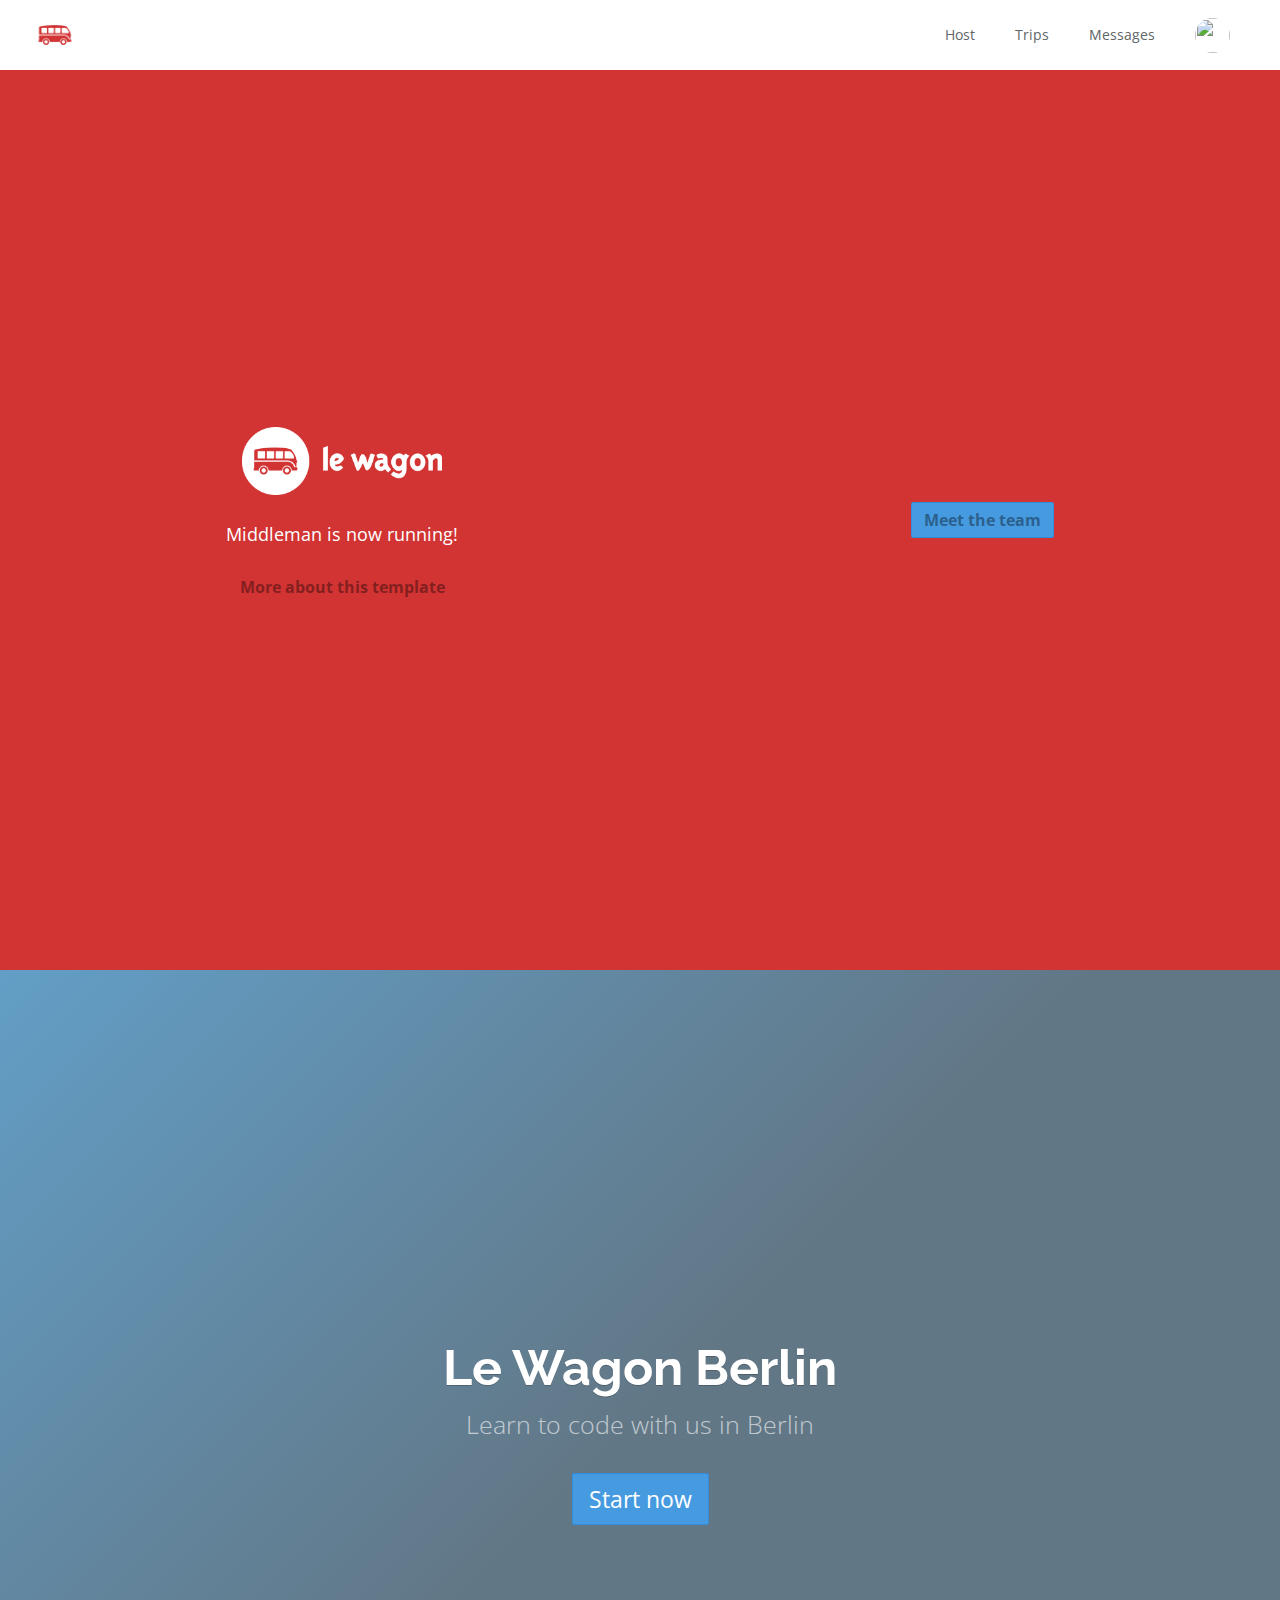
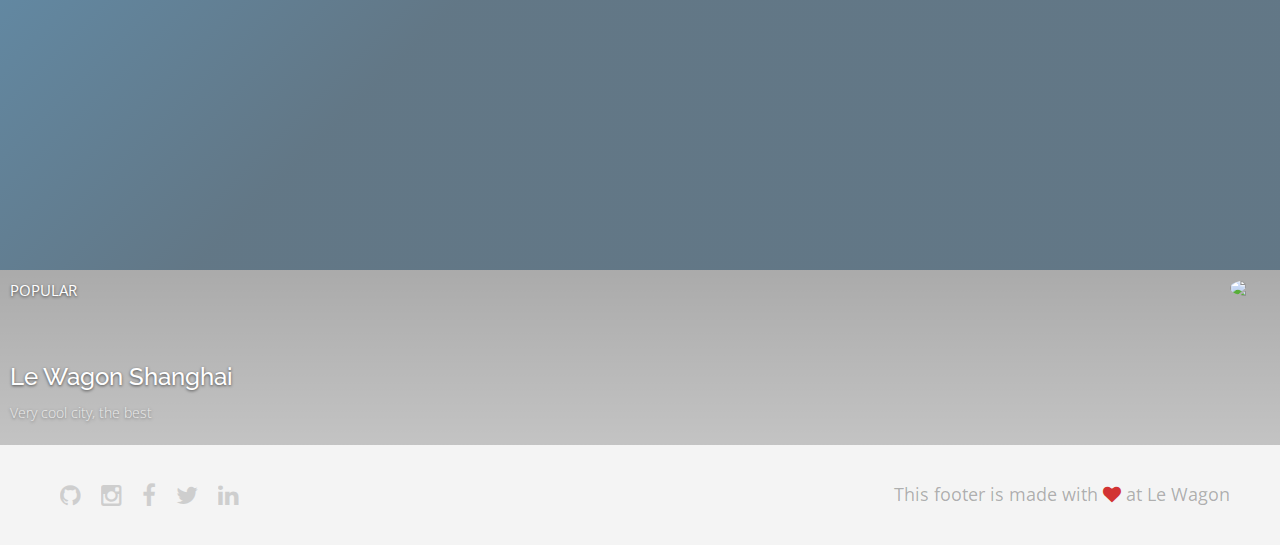
==== commit e3ee29d0: "Automated commit at 2018-05-28 12:58:35 UTC by middleman-deploy 2.0.0-alpha" ====
--- a/index.html
+++ b/index.html
@@ -7,11 +7,51 @@
           content="width=device-width, initial-scale=1, shrink-to-fit=no">
     <!-- Use the title from a page's frontmatter if it has one -->
     <title>Le Wagon - Middleman</title>
-    <link href="stylesheets/application-3c48b980.css" rel="stylesheet" />
+    <link href="stylesheets/application-acb8696b.css" rel="stylesheet" />
     <script src="javascripts/application-93de88c9.js"></script>
     <link href="images/favicon-f15af148.png" rel="icon" type="image/png" />
   </head>
   <body>
+
+    <div class="navbar-wagon">
+  <!-- Logo -->
+  <a href="/" class="navbar-wagon-brand">
+    <img src="images/logo-acc9c0ec.png" alt="logo" />
+  </a>
+
+  <!-- Right Navigation -->
+  <div class="navbar-wagon-right hidden-xs hidden-sm">
+
+    <a href="" class="navbar-wagon-item navbar-wagon-link">Host</a>
+    <a href="" class="navbar-wagon-item navbar-wagon-link">Trips</a>
+    <a href="" class="navbar-wagon-item navbar-wagon-link">Messages</a>
+
+    <!-- Profile picture with dropdown list -->
+    <div class="navbar-wagon-item">
+      <div class="dropdown">
+        <img src="https://kitt.lewagon.com/placeholder/users/ssaunier" class="avatar dropdown-toggle" id="navbar-wagon-menu" data-toggle="dropdown">
+        <ul class="dropdown-menu dropdown-menu-right navbar-wagon-dropdown-menu">
+          <li><a href="#">Profile</a></li>
+          <li><a href="#">Dashboard</a></li>
+          <li><a href="#">Log Out</a></li>
+        </ul>
+      </div>
+    </div>
+  </div>
+
+  <!-- Dropdown appearing on mobile only -->
+  <div class="navbar-wagon-item hidden-md hidden-lg">
+    <div class="dropdown">
+      <i class="fa fa-bars dropdown-toggle" data-toggle="dropdown"></i>
+      <ul class="dropdown-menu dropdown-menu-right navbar-wagon-dropdown-menu">
+        <li><a href="#">Host</a></li>
+        <li><a href="#">Trips</a></li>
+        <li><a href="#">Messagese</a></li>
+      </ul>
+    </div>
+  </div>
+</div>
+
     <div id="home">
   <div class="home-content">
     <img src="images/logo-acc9c0ec.png" width="200" alt="Logo" />
@@ -22,7 +62,41 @@
       <a href="about.html">More about this template</a>
     </p>
   </div>
+  <a href="team.html" class="btn btn-primary">Meet the team</a>
+
 </div>
+
+    <div class="banner" style="background-image: linear-gradient(-225deg, rgba(0,101,168,0.6) 0%, rgba(0,36,61,0.6) 50%), url('https://kitt.lewagon.com/placeholder/cities/berlin');">
+  <div class="banner-content">
+    <h1>Le Wagon Berlin</h1>
+    <p>Learn to code with us in Berlin</p>
+    <a class="btn btn-primary btn-lg">Start now</a>
+  </div>
+</div>
+
+      <div class="card" style="background-image: linear-gradient(rgba(0,0,0,0.3), rgba(0,0,0,0.2)), url('https://kitt.lewagon.com/placeholder/cities/shanghai');">
+    <div class="card-category">Popular</div>
+    <div class="card-description">
+      <h2>Le Wagon Shanghai</h2>
+      <p>Very cool city, the best</p>
+    </div>
+    <img class="card-user" src="https://kitt.lewagon.com/placeholder/users/tgenaitay">
+    <a class="card-link" href="#" ></a>
+  </div>
+
+    <div class="footer">
+  <div class="footer-links">
+    <a href="#"><i class="fa fa-github"></i></a>
+    <a href="#"><i class="fa fa-instagram"></i></a>
+    <a href="#"><i class="fa fa-facebook"></i></a>
+    <a href="#"><i class="fa fa-twitter"></i></a>
+    <a href="#"><i class="fa fa-linkedin"></i></a>
+  </div>
+  <div class="footer-copyright">
+    This footer is made with <i class="fa fa-heart"></i> at Le Wagon
+  </div>
+</div>
+
 
   </body>
 </html>
--- a/stylesheets/application-acb8696b.css
+++ b/stylesheets/application-acb8696b.css
@@ -0,0 +1,8 @@
+@import url("https://fonts.googleapis.com/css?family=Open+Sans:400,300,700|Raleway:400,100,300,700,500");/*!
+ * Bootstrap v3.3.7 (http://getbootstrap.com)
+ * Copyright 2011-2016 Twitter, Inc.
+ * Licensed under MIT (https://github.com/twbs/bootstrap/blob/master/LICENSE)
+ *//*! normalize.css v3.0.3 | MIT License | github.com/necolas/normalize.css */html{font-family:sans-serif;-ms-text-size-adjust:100%;-webkit-text-size-adjust:100%}body{margin:0}article,aside,details,figcaption,figure,footer,header,hgroup,main,menu,nav,section,summary{display:block}audio,canvas,progress,video{display:inline-block;vertical-align:baseline}audio:not([controls]){display:none;height:0}[hidden],template{display:none}a{background-color:transparent}a:active,a:hover{outline:0}abbr[title]{border-bottom:1px dotted}b,strong{font-weight:bold}dfn{font-style:italic}h1{font-size:2em;margin:0.67em 0}mark{background:#ff0;color:#000}small{font-size:80%}sub,sup{font-size:75%;line-height:0;position:relative;vertical-align:baseline}sup{top:-0.5em}sub{bottom:-0.25em}img{border:0}svg:not(:root){overflow:hidden}figure{margin:1em 40px}hr{-webkit-box-sizing:content-box;box-sizing:content-box;height:0}pre{overflow:auto}code,kbd,pre,samp{font-family:monospace, monospace;font-size:1em}button,input,optgroup,select,textarea{color:inherit;font:inherit;margin:0}button{overflow:visible}button,select{text-transform:none}button,html input[type="button"],input[type="reset"],input[type="submit"]{-webkit-appearance:button;cursor:pointer}button[disabled],html input[disabled]{cursor:default}button::-moz-focus-inner,input::-moz-focus-inner{border:0;padding:0}input{line-height:normal}input[type="checkbox"],input[type="radio"]{-webkit-box-sizing:border-box;box-sizing:border-box;padding:0}input[type="number"]::-webkit-inner-spin-button,input[type="number"]::-webkit-outer-spin-button{height:auto}input[type="search"]{-webkit-appearance:textfield;-webkit-box-sizing:content-box;box-sizing:content-box}input[type="search"]::-webkit-search-cancel-button,input[type="search"]::-webkit-search-decoration{-webkit-appearance:none}fieldset{border:1px solid #c0c0c0;margin:0 2px;padding:0.35em 0.625em 0.75em}legend{border:0;padding:0}textarea{overflow:auto}optgroup{font-weight:bold}table{border-collapse:collapse;border-spacing:0}td,th{padding:0}/*! Source: https://github.com/h5bp/html5-boilerplate/blob/master/src/css/main.css */@media print{*,*:before,*:after{background:transparent !important;color:#000 !important;-webkit-box-shadow:none !important;box-shadow:none !important;text-shadow:none !important}a,a:visited{text-decoration:underline}a[href]:after{content:" (" attr(href) ")"}abbr[title]:after{content:" (" attr(title) ")"}a[href^="#"]:after,a[href^="javascript:"]:after{content:""}pre,blockquote{border:1px solid #999;page-break-inside:avoid}thead{display:table-header-group}tr,img{page-break-inside:avoid}img{max-width:100% !important}p,h2,h3{orphans:3;widows:3}h2,h3{page-break-after:avoid}.navbar{display:none}.btn>.caret,.dropup>.btn>.caret{border-top-color:#000 !important}.label{border:1px solid #000}.table{border-collapse:collapse !important}.table td,.table th{background-color:#fff !important}.table-bordered th,.table-bordered td{border:1px solid #ddd !important}}@font-face{font-family:'Glyphicons Halflings';src:url("../assets/bootstrap/glyphicons-halflings-regular-86b6f62b.eot");src:url("../assets/bootstrap/glyphicons-halflings-regular-86b6f62b.eot?#iefix") format("embedded-opentype"),url("../assets/bootstrap/glyphicons-halflings-regular-ca35b697.woff2") format("woff2"),url("../assets/bootstrap/glyphicons-halflings-regular-278e49a8.woff") format("woff"),url("../assets/bootstrap/glyphicons-halflings-regular-44bc1850.ttf") format("truetype"),url("../assets/bootstrap/glyphicons-halflings-regular-de51a849.svg#glyphicons_halflingsregular") format("svg")}.glyphicon{position:relative;top:1px;display:inline-block;font-family:'Glyphicons Halflings';font-style:normal;font-weight:normal;line-height:1;-webkit-font-smoothing:antialiased;-moz-osx-font-smoothing:grayscale}.glyphicon-asterisk:before{content:"\002a"}.glyphicon-plus:before{content:"\002b"}.glyphicon-euro:before,.glyphicon-eur:before{content:"\20ac"}.glyphicon-minus:before{content:"\2212"}.glyphicon-cloud:before{content:"\2601"}.glyphicon-envelope:before{content:"\2709"}.glyphicon-pencil:before{content:"\270f"}.glyphicon-glass:before{content:"\e001"}.glyphicon-music:before{content:"\e002"}.glyphicon-search:before{content:"\e003"}.glyphicon-heart:before{content:"\e005"}.glyphicon-star:before{content:"\e006"}.glyphicon-star-empty:before{content:"\e007"}.glyphicon-user:before{content:"\e008"}.glyphicon-film:before{content:"\e009"}.glyphicon-th-large:before{content:"\e010"}.glyphicon-th:before{content:"\e011"}.glyphicon-th-list:before{content:"\e012"}.glyphicon-ok:before{content:"\e013"}.glyphicon-remove:before{content:"\e014"}.glyphicon-zoom-in:before{content:"\e015"}.glyphicon-zoom-out:before{content:"\e016"}.glyphicon-off:before{content:"\e017"}.glyphicon-signal:before{content:"\e018"}.glyphicon-cog:before{content:"\e019"}.glyphicon-trash:before{content:"\e020"}.glyphicon-home:before{content:"\e021"}.glyphicon-file:before{content:"\e022"}.glyphicon-time:before{content:"\e023"}.glyphicon-road:before{content:"\e024"}.glyphicon-download-alt:before{content:"\e025"}.glyphicon-download:before{content:"\e026"}.glyphicon-upload:before{content:"\e027"}.glyphicon-inbox:before{content:"\e028"}.glyphicon-play-circle:before{content:"\e029"}.glyphicon-repeat:before{content:"\e030"}.glyphicon-refresh:before{content:"\e031"}.glyphicon-list-alt:before{content:"\e032"}.glyphicon-lock:before{content:"\e033"}.glyphicon-flag:before{content:"\e034"}.glyphicon-headphones:before{content:"\e035"}.glyphicon-volume-off:before{content:"\e036"}.glyphicon-volume-down:before{content:"\e037"}.glyphicon-volume-up:before{content:"\e038"}.glyphicon-qrcode:before{content:"\e039"}.glyphicon-barcode:before{content:"\e040"}.glyphicon-tag:before{content:"\e041"}.glyphicon-tags:before{content:"\e042"}.glyphicon-book:before{content:"\e043"}.glyphicon-bookmark:before{content:"\e044"}.glyphicon-print:before{content:"\e045"}.glyphicon-camera:before{content:"\e046"}.glyphicon-font:before{content:"\e047"}.glyphicon-bold:before{content:"\e048"}.glyphicon-italic:before{content:"\e049"}.glyphicon-text-height:before{content:"\e050"}.glyphicon-text-width:before{content:"\e051"}.glyphicon-align-left:before{content:"\e052"}.glyphicon-align-center:before{content:"\e053"}.glyphicon-align-right:before{content:"\e054"}.glyphicon-align-justify:before{content:"\e055"}.glyphicon-list:before{content:"\e056"}.glyphicon-indent-left:before{content:"\e057"}.glyphicon-indent-right:before{content:"\e058"}.glyphicon-facetime-video:before{content:"\e059"}.glyphicon-picture:before{content:"\e060"}.glyphicon-map-marker:before{content:"\e062"}.glyphicon-adjust:before{content:"\e063"}.glyphicon-tint:before{content:"\e064"}.glyphicon-edit:before{content:"\e065"}.glyphicon-share:before{content:"\e066"}.glyphicon-check:before{content:"\e067"}.glyphicon-move:before{content:"\e068"}.glyphicon-step-backward:before{content:"\e069"}.glyphicon-fast-backward:before{content:"\e070"}.glyphicon-backward:before{content:"\e071"}.glyphicon-play:before{content:"\e072"}.glyphicon-pause:before{content:"\e073"}.glyphicon-stop:before{content:"\e074"}.glyphicon-forward:before{content:"\e075"}.glyphicon-fast-forward:before{content:"\e076"}.glyphicon-step-forward:before{content:"\e077"}.glyphicon-eject:before{content:"\e078"}.glyphicon-chevron-left:before{content:"\e079"}.glyphicon-chevron-right:before{content:"\e080"}.glyphicon-plus-sign:before{content:"\e081"}.glyphicon-minus-sign:before{content:"\e082"}.glyphicon-remove-sign:before{content:"\e083"}.glyphicon-ok-sign:before{content:"\e084"}.glyphicon-question-sign:before{content:"\e085"}.glyphicon-info-sign:before{content:"\e086"}.glyphicon-screenshot:before{content:"\e087"}.glyphicon-remove-circle:before{content:"\e088"}.glyphicon-ok-circle:before{content:"\e089"}.glyphicon-ban-circle:before{content:"\e090"}.glyphicon-arrow-left:before{content:"\e091"}.glyphicon-arrow-right:before{content:"\e092"}.glyphicon-arrow-up:before{content:"\e093"}.glyphicon-arrow-down:before{content:"\e094"}.glyphicon-share-alt:before{content:"\e095"}.glyphicon-resize-full:before{content:"\e096"}.glyphicon-resize-small:before{content:"\e097"}.glyphicon-exclamation-sign:before{content:"\e101"}.glyphicon-gift:before{content:"\e102"}.glyphicon-leaf:before{content:"\e103"}.glyphicon-fire:before{content:"\e104"}.glyphicon-eye-open:before{content:"\e105"}.glyphicon-eye-close:before{content:"\e106"}.glyphicon-warning-sign:before{content:"\e107"}.glyphicon-plane:before{content:"\e108"}.glyphicon-calendar:before{content:"\e109"}.glyphicon-random:before{content:"\e110"}.glyphicon-comment:before{content:"\e111"}.glyphicon-magnet:before{content:"\e112"}.glyphicon-chevron-up:before{content:"\e113"}.glyphicon-chevron-down:before{content:"\e114"}.glyphicon-retweet:before{content:"\e115"}.glyphicon-shopping-cart:before{content:"\e116"}.glyphicon-folder-close:before{content:"\e117"}.glyphicon-folder-open:before{content:"\e118"}.glyphicon-resize-vertical:before{content:"\e119"}.glyphicon-resize-horizontal:before{content:"\e120"}.glyphicon-hdd:before{content:"\e121"}.glyphicon-bullhorn:before{content:"\e122"}.glyphicon-bell:before{content:"\e123"}.glyphicon-certificate:before{content:"\e124"}.glyphicon-thumbs-up:before{content:"\e125"}.glyphicon-thumbs-down:before{content:"\e126"}.glyphicon-hand-right:before{content:"\e127"}.glyphicon-hand-left:before{content:"\e128"}.glyphicon-hand-up:before{content:"\e129"}.glyphicon-hand-down:before{content:"\e130"}.glyphicon-circle-arrow-right:before{content:"\e131"}.glyphicon-circle-arrow-left:before{content:"\e132"}.glyphicon-circle-arrow-up:before{content:"\e133"}.glyphicon-circle-arrow-down:before{content:"\e134"}.glyphicon-globe:before{content:"\e135"}.glyphicon-wrench:before{content:"\e136"}.glyphicon-tasks:before{content:"\e137"}.glyphicon-filter:before{content:"\e138"}.glyphicon-briefcase:before{content:"\e139"}.glyphicon-fullscreen:before{content:"\e140"}.glyphicon-dashboard:before{content:"\e141"}.glyphicon-paperclip:before{content:"\e142"}.glyphicon-heart-empty:before{content:"\e143"}.glyphicon-link:before{content:"\e144"}.glyphicon-phone:before{content:"\e145"}.glyphicon-pushpin:before{content:"\e146"}.glyphicon-usd:before{content:"\e148"}.glyphicon-gbp:before{content:"\e149"}.glyphicon-sort:before{content:"\e150"}.glyphicon-sort-by-alphabet:before{content:"\e151"}.glyphicon-sort-by-alphabet-alt:before{content:"\e152"}.glyphicon-sort-by-order:before{content:"\e153"}.glyphicon-sort-by-order-alt:before{content:"\e154"}.glyphicon-sort-by-attributes:before{content:"\e155"}.glyphicon-sort-by-attributes-alt:before{content:"\e156"}.glyphicon-unchecked:before{content:"\e157"}.glyphicon-expand:before{content:"\e158"}.glyphicon-collapse-down:before{content:"\e159"}.glyphicon-collapse-up:before{content:"\e160"}.glyphicon-log-in:before{content:"\e161"}.glyphicon-flash:before{content:"\e162"}.glyphicon-log-out:before{content:"\e163"}.glyphicon-new-window:before{content:"\e164"}.glyphicon-record:before{content:"\e165"}.glyphicon-save:before{content:"\e166"}.glyphicon-open:before{content:"\e167"}.glyphicon-saved:before{content:"\e168"}.glyphicon-import:before{content:"\e169"}.glyphicon-export:before{content:"\e170"}.glyphicon-send:before{content:"\e171"}.glyphicon-floppy-disk:before{content:"\e172"}.glyphicon-floppy-saved:before{content:"\e173"}.glyphicon-floppy-remove:before{content:"\e174"}.glyphicon-floppy-save:before{content:"\e175"}.glyphicon-floppy-open:before{content:"\e176"}.glyphicon-credit-card:before{content:"\e177"}.glyphicon-transfer:before{content:"\e178"}.glyphicon-cutlery:before{content:"\e179"}.glyphicon-header:before{content:"\e180"}.glyphicon-compressed:before{content:"\e181"}.glyphicon-earphone:before{content:"\e182"}.glyphicon-phone-alt:before{content:"\e183"}.glyphicon-tower:before{content:"\e184"}.glyphicon-stats:before{content:"\e185"}.glyphicon-sd-video:before{content:"\e186"}.glyphicon-hd-video:before{content:"\e187"}.glyphicon-subtitles:before{content:"\e188"}.glyphicon-sound-stereo:before{content:"\e189"}.glyphicon-sound-dolby:before{content:"\e190"}.glyphicon-sound-5-1:before{content:"\e191"}.glyphicon-sound-6-1:before{content:"\e192"}.glyphicon-sound-7-1:before{content:"\e193"}.glyphicon-copyright-mark:before{content:"\e194"}.glyphicon-registration-mark:before{content:"\e195"}.glyphicon-cloud-download:before{content:"\e197"}.glyphicon-cloud-upload:before{content:"\e198"}.glyphicon-tree-conifer:before{content:"\e199"}.glyphicon-tree-deciduous:before{content:"\e200"}.glyphicon-cd:before{content:"\e201"}.glyphicon-save-file:before{content:"\e202"}.glyphicon-open-file:before{content:"\e203"}.glyphicon-level-up:before{content:"\e204"}.glyphicon-copy:before{content:"\e205"}.glyphicon-paste:before{content:"\e206"}.glyphicon-alert:before{content:"\e209"}.glyphicon-equalizer:before{content:"\e210"}.glyphicon-king:before{content:"\e211"}.glyphicon-queen:before{content:"\e212"}.glyphicon-pawn:before{content:"\e213"}.glyphicon-bishop:before{content:"\e214"}.glyphicon-knight:before{content:"\e215"}.glyphicon-baby-formula:before{content:"\e216"}.glyphicon-tent:before{content:"\26fa"}.glyphicon-blackboard:before{content:"\e218"}.glyphicon-bed:before{content:"\e219"}.glyphicon-apple:before{content:"\f8ff"}.glyphicon-erase:before{content:"\e221"}.glyphicon-hourglass:before{content:"\231b"}.glyphicon-lamp:before{content:"\e223"}.glyphicon-duplicate:before{content:"\e224"}.glyphicon-piggy-bank:before{content:"\e225"}.glyphicon-scissors:before{content:"\e226"}.glyphicon-bitcoin:before{content:"\e227"}.glyphicon-btc:before{content:"\e227"}.glyphicon-xbt:before{content:"\e227"}.glyphicon-yen:before{content:"\00a5"}.glyphicon-jpy:before{content:"\00a5"}.glyphicon-ruble:before{content:"\20bd"}.glyphicon-rub:before{content:"\20bd"}.glyphicon-scale:before{content:"\e230"}.glyphicon-ice-lolly:before{content:"\e231"}.glyphicon-ice-lolly-tasted:before{content:"\e232"}.glyphicon-education:before{content:"\e233"}.glyphicon-option-horizontal:before{content:"\e234"}.glyphicon-option-vertical:before{content:"\e235"}.glyphicon-menu-hamburger:before{content:"\e236"}.glyphicon-modal-window:before{content:"\e237"}.glyphicon-oil:before{content:"\e238"}.glyphicon-grain:before{content:"\e239"}.glyphicon-sunglasses:before{content:"\e240"}.glyphicon-text-size:before{content:"\e241"}.glyphicon-text-color:before{content:"\e242"}.glyphicon-text-background:before{content:"\e243"}.glyphicon-object-align-top:before{content:"\e244"}.glyphicon-object-align-bottom:before{content:"\e245"}.glyphicon-object-align-horizontal:before{content:"\e246"}.glyphicon-object-align-left:before{content:"\e247"}.glyphicon-object-align-vertical:before{content:"\e248"}.glyphicon-object-align-right:before{content:"\e249"}.glyphicon-triangle-right:before{content:"\e250"}.glyphicon-triangle-left:before{content:"\e251"}.glyphicon-triangle-bottom:before{content:"\e252"}.glyphicon-triangle-top:before{content:"\e253"}.glyphicon-console:before{content:"\e254"}.glyphicon-superscript:before{content:"\e255"}.glyphicon-subscript:before{content:"\e256"}.glyphicon-menu-left:before{content:"\e257"}.glyphicon-menu-right:before{content:"\e258"}.glyphicon-menu-down:before{content:"\e259"}.glyphicon-menu-up:before{content:"\e260"}*{-webkit-box-sizing:border-box;box-sizing:border-box}*:before,*:after{-webkit-box-sizing:border-box;box-sizing:border-box}html{font-size:10px;-webkit-tap-highlight-color:transparent}body{font-family:"Open Sans", "Helvetica", "sans-serif";font-size:18px;line-height:1.42857143;color:#333333;background-color:#F4F4F4}input,button,select,textarea{font-family:inherit;font-size:inherit;line-height:inherit}a{color:#469AE0;text-decoration:none}a:hover,a:focus{color:#1f74ba;text-decoration:underline}a:focus{outline:5px auto -webkit-focus-ring-color;outline-offset:-2px}figure{margin:0}img{vertical-align:middle}.img-responsive{display:block;max-width:100%;height:auto}.img-rounded{border-radius:2px}.img-thumbnail{padding:4px;line-height:1.42857143;background-color:#F4F4F4;border:1px solid #ddd;border-radius:2px;-webkit-transition:all 0.2s ease-in-out;transition:all 0.2s ease-in-out;display:inline-block;max-width:100%;height:auto}.img-circle{border-radius:50%}hr{margin-top:25px;margin-bottom:25px;border:0;border-top:1px solid #eeeeee}.sr-only{position:absolute;width:1px;height:1px;margin:-1px;padding:0;overflow:hidden;clip:rect(0, 0, 0, 0);border:0}.sr-only-focusable:active,.sr-only-focusable:focus{position:static;width:auto;height:auto;margin:0;overflow:visible;clip:auto}[role="button"]{cursor:pointer}h1,h2,h3,h4,h5,h6,.h1,.h2,.h3,.h4,.h5,.h6{font-family:"Raleway", "Helvetica", "sans-serif";font-weight:500;line-height:1.1;color:inherit}h1 small,h1 .small,h2 small,h2 .small,h3 small,h3 .small,h4 small,h4 .small,h5 small,h5 .small,h6 small,h6 .small,.h1 small,.h1 .small,.h2 small,.h2 .small,.h3 small,.h3 .small,.h4 small,.h4 .small,.h5 small,.h5 .small,.h6 small,.h6 .small{font-weight:normal;line-height:1;color:#777777}h1,.h1,h2,.h2,h3,.h3{margin-top:25px;margin-bottom:12.5px}h1 small,h1 .small,.h1 small,.h1 .small,h2 small,h2 .small,.h2 small,.h2 .small,h3 small,h3 .small,.h3 small,.h3 .small{font-size:65%}h4,.h4,h5,.h5,h6,.h6{margin-top:12.5px;margin-bottom:12.5px}h4 small,h4 .small,.h4 small,.h4 .small,h5 small,h5 .small,.h5 small,.h5 .small,h6 small,h6 .small,.h6 small,.h6 .small{font-size:75%}h1,.h1{font-size:46px}h2,.h2{font-size:38px}h3,.h3{font-size:31px}h4,.h4{font-size:23px}h5,.h5{font-size:18px}h6,.h6{font-size:16px}p{margin:0 0 12.5px}.lead{margin-bottom:25px;font-size:20px;font-weight:300;line-height:1.4}@media (min-width: 768px){.lead{font-size:27px}}small,.small{font-size:88%}mark,.mark{background-color:#fcf8e3;padding:.2em}.text-left{text-align:left}.text-right{text-align:right}.text-center{text-align:center}.text-justify{text-align:justify}.text-nowrap{white-space:nowrap}.text-lowercase{text-transform:lowercase}.text-uppercase,.initialism{text-transform:uppercase}.text-capitalize{text-transform:capitalize}.text-muted{color:#777777}.text-primary{color:#469AE0}a.text-primary:hover,a.text-primary:focus{color:#2381d0}.text-success{color:#3c763d}a.text-success:hover,a.text-success:focus{color:#2b542c}.text-info{color:#31708f}a.text-info:hover,a.text-info:focus{color:#245269}.text-warning{color:#8a6d3b}a.text-warning:hover,a.text-warning:focus{color:#66512c}.text-danger{color:#a94442}a.text-danger:hover,a.text-danger:focus{color:#843534}.bg-primary{color:#fff}.bg-primary{background-color:#469AE0}a.bg-primary:hover,a.bg-primary:focus{background-color:#2381d0}.bg-success{background-color:#dff0d8}a.bg-success:hover,a.bg-success:focus{background-color:#c1e2b3}.bg-info{background-color:#d9edf7}a.bg-info:hover,a.bg-info:focus{background-color:#afd9ee}.bg-warning{background-color:#fcf8e3}a.bg-warning:hover,a.bg-warning:focus{background-color:#f7ecb5}.bg-danger{background-color:#f2dede}a.bg-danger:hover,a.bg-danger:focus{background-color:#e4b9b9}.page-header{padding-bottom:11.5px;margin:50px 0 25px;border-bottom:1px solid #eeeeee}ul,ol{margin-top:0;margin-bottom:12.5px}ul ul,ul ol,ol ul,ol ol{margin-bottom:0}.list-unstyled{padding-left:0;list-style:none}.list-inline{padding-left:0;list-style:none;margin-left:-5px}.list-inline>li{display:inline-block;padding-left:5px;padding-right:5px}dl{margin-top:0;margin-bottom:25px}dt,dd{line-height:1.42857143}dt{font-weight:bold}dd{margin-left:0}.dl-horizontal dd:before,.dl-horizontal dd:after{content:" ";display:table}.dl-horizontal dd:after{clear:both}@media (min-width: 768px){.dl-horizontal dt{float:left;width:160px;clear:left;text-align:right;overflow:hidden;text-overflow:ellipsis;white-space:nowrap}.dl-horizontal dd{margin-left:180px}}abbr[title],abbr[data-original-title]{cursor:help;border-bottom:1px dotted #777777}.initialism{font-size:90%}blockquote{padding:12.5px 25px;margin:0 0 25px;font-size:22.5px;border-left:5px solid #eeeeee}blockquote p:last-child,blockquote ul:last-child,blockquote ol:last-child{margin-bottom:0}blockquote footer,blockquote small,blockquote .small{display:block;font-size:80%;line-height:1.42857143;color:#777777}blockquote footer:before,blockquote small:before,blockquote .small:before{content:'\2014 \00A0'}.blockquote-reverse,blockquote.pull-right{padding-right:15px;padding-left:0;border-right:5px solid #eeeeee;border-left:0;text-align:right}.blockquote-reverse footer:before,.blockquote-reverse small:before,.blockquote-reverse .small:before,blockquote.pull-right footer:before,blockquote.pull-right small:before,blockquote.pull-right .small:before{content:''}.blockquote-reverse footer:after,.blockquote-reverse small:after,.blockquote-reverse .small:after,blockquote.pull-right footer:after,blockquote.pull-right small:after,blockquote.pull-right .small:after{content:'\00A0 \2014'}address{margin-bottom:25px;font-style:normal;line-height:1.42857143}code,kbd,pre,samp{font-family:Menlo, Monaco, Consolas, "Courier New", monospace}code{padding:2px 4px;font-size:90%;color:#c7254e;background-color:#f9f2f4;border-radius:2px}kbd{padding:2px 4px;font-size:90%;color:#fff;background-color:#333;border-radius:2px;-webkit-box-shadow:inset 0 -1px 0 rgba(0,0,0,0.25);box-shadow:inset 0 -1px 0 rgba(0,0,0,0.25)}kbd kbd{padding:0;font-size:100%;font-weight:bold;-webkit-box-shadow:none;box-shadow:none}pre{display:block;padding:12px;margin:0 0 12.5px;font-size:17px;line-height:1.42857143;word-break:break-all;word-wrap:break-word;color:#333333;background-color:#f5f5f5;border:1px solid #ccc;border-radius:2px}pre code{padding:0;font-size:inherit;color:inherit;white-space:pre-wrap;background-color:transparent;border-radius:0}.pre-scrollable{max-height:340px;overflow-y:scroll}.container{margin-right:auto;margin-left:auto;padding-left:15px;padding-right:15px}.container:before,.container:after{content:" ";display:table}.container:after{clear:both}@media (min-width: 768px){.container{width:750px}}@media (min-width: 992px){.container{width:970px}}@media (min-width: 1200px){.container{width:1170px}}.container-fluid{margin-right:auto;margin-left:auto;padding-left:15px;padding-right:15px}.container-fluid:before,.container-fluid:after{content:" ";display:table}.container-fluid:after{clear:both}.row{margin-left:-15px;margin-right:-15px}.row:before,.row:after{content:" ";display:table}.row:after{clear:both}.col-xs-1,.col-sm-1,.col-md-1,.col-lg-1,.col-xs-2,.col-sm-2,.col-md-2,.col-lg-2,.col-xs-3,.col-sm-3,.col-md-3,.col-lg-3,.col-xs-4,.col-sm-4,.col-md-4,.col-lg-4,.col-xs-5,.col-sm-5,.col-md-5,.col-lg-5,.col-xs-6,.col-sm-6,.col-md-6,.col-lg-6,.col-xs-7,.col-sm-7,.col-md-7,.col-lg-7,.col-xs-8,.col-sm-8,.col-md-8,.col-lg-8,.col-xs-9,.col-sm-9,.col-md-9,.col-lg-9,.col-xs-10,.col-sm-10,.col-md-10,.col-lg-10,.col-xs-11,.col-sm-11,.col-md-11,.col-lg-11,.col-xs-12,.col-sm-12,.col-md-12,.col-lg-12{position:relative;min-height:1px;padding-left:15px;padding-right:15px}.col-xs-1,.col-xs-2,.col-xs-3,.col-xs-4,.col-xs-5,.col-xs-6,.col-xs-7,.col-xs-8,.col-xs-9,.col-xs-10,.col-xs-11,.col-xs-12{float:left}.col-xs-1{width:8.33333333%}.col-xs-2{width:16.66666667%}.col-xs-3{width:25%}.col-xs-4{width:33.33333333%}.col-xs-5{width:41.66666667%}.col-xs-6{width:50%}.col-xs-7{width:58.33333333%}.col-xs-8{width:66.66666667%}.col-xs-9{width:75%}.col-xs-10{width:83.33333333%}.col-xs-11{width:91.66666667%}.col-xs-12{width:100%}.col-xs-pull-0{right:auto}.col-xs-pull-1{right:8.33333333%}.col-xs-pull-2{right:16.66666667%}.col-xs-pull-3{right:25%}.col-xs-pull-4{right:33.33333333%}.col-xs-pull-5{right:41.66666667%}.col-xs-pull-6{right:50%}.col-xs-pull-7{right:58.33333333%}.col-xs-pull-8{right:66.66666667%}.col-xs-pull-9{right:75%}.col-xs-pull-10{right:83.33333333%}.col-xs-pull-11{right:91.66666667%}.col-xs-pull-12{right:100%}.col-xs-push-0{left:auto}.col-xs-push-1{left:8.33333333%}.col-xs-push-2{left:16.66666667%}.col-xs-push-3{left:25%}.col-xs-push-4{left:33.33333333%}.col-xs-push-5{left:41.66666667%}.col-xs-push-6{left:50%}.col-xs-push-7{left:58.33333333%}.col-xs-push-8{left:66.66666667%}.col-xs-push-9{left:75%}.col-xs-push-10{left:83.33333333%}.col-xs-push-11{left:91.66666667%}.col-xs-push-12{left:100%}.col-xs-offset-0{margin-left:0%}.col-xs-offset-1{margin-left:8.33333333%}.col-xs-offset-2{margin-left:16.66666667%}.col-xs-offset-3{margin-left:25%}.col-xs-offset-4{margin-left:33.33333333%}.col-xs-offset-5{margin-left:41.66666667%}.col-xs-offset-6{margin-left:50%}.col-xs-offset-7{margin-left:58.33333333%}.col-xs-offset-8{margin-left:66.66666667%}.col-xs-offset-9{margin-left:75%}.col-xs-offset-10{margin-left:83.33333333%}.col-xs-offset-11{margin-left:91.66666667%}.col-xs-offset-12{margin-left:100%}@media (min-width: 768px){.col-sm-1,.col-sm-2,.col-sm-3,.col-sm-4,.col-sm-5,.col-sm-6,.col-sm-7,.col-sm-8,.col-sm-9,.col-sm-10,.col-sm-11,.col-sm-12{float:left}.col-sm-1{width:8.33333333%}.col-sm-2{width:16.66666667%}.col-sm-3{width:25%}.col-sm-4{width:33.33333333%}.col-sm-5{width:41.66666667%}.col-sm-6{width:50%}.col-sm-7{width:58.33333333%}.col-sm-8{width:66.66666667%}.col-sm-9{width:75%}.col-sm-10{width:83.33333333%}.col-sm-11{width:91.66666667%}.col-sm-12{width:100%}.col-sm-pull-0{right:auto}.col-sm-pull-1{right:8.33333333%}.col-sm-pull-2{right:16.66666667%}.col-sm-pull-3{right:25%}.col-sm-pull-4{right:33.33333333%}.col-sm-pull-5{right:41.66666667%}.col-sm-pull-6{right:50%}.col-sm-pull-7{right:58.33333333%}.col-sm-pull-8{right:66.66666667%}.col-sm-pull-9{right:75%}.col-sm-pull-10{right:83.33333333%}.col-sm-pull-11{right:91.66666667%}.col-sm-pull-12{right:100%}.col-sm-push-0{left:auto}.col-sm-push-1{left:8.33333333%}.col-sm-push-2{left:16.66666667%}.col-sm-push-3{left:25%}.col-sm-push-4{left:33.33333333%}.col-sm-push-5{left:41.66666667%}.col-sm-push-6{left:50%}.col-sm-push-7{left:58.33333333%}.col-sm-push-8{left:66.66666667%}.col-sm-push-9{left:75%}.col-sm-push-10{left:83.33333333%}.col-sm-push-11{left:91.66666667%}.col-sm-push-12{left:100%}.col-sm-offset-0{margin-left:0%}.col-sm-offset-1{margin-left:8.33333333%}.col-sm-offset-2{margin-left:16.66666667%}.col-sm-offset-3{margin-left:25%}.col-sm-offset-4{margin-left:33.33333333%}.col-sm-offset-5{margin-left:41.66666667%}.col-sm-offset-6{margin-left:50%}.col-sm-offset-7{margin-left:58.33333333%}.col-sm-offset-8{margin-left:66.66666667%}.col-sm-offset-9{margin-left:75%}.col-sm-offset-10{margin-left:83.33333333%}.col-sm-offset-11{margin-left:91.66666667%}.col-sm-offset-12{margin-left:100%}}@media (min-width: 992px){.col-md-1,.col-md-2,.col-md-3,.col-md-4,.col-md-5,.col-md-6,.col-md-7,.col-md-8,.col-md-9,.col-md-10,.col-md-11,.col-md-12{float:left}.col-md-1{width:8.33333333%}.col-md-2{width:16.66666667%}.col-md-3{width:25%}.col-md-4{width:33.33333333%}.col-md-5{width:41.66666667%}.col-md-6{width:50%}.col-md-7{width:58.33333333%}.col-md-8{width:66.66666667%}.col-md-9{width:75%}.col-md-10{width:83.33333333%}.col-md-11{width:91.66666667%}.col-md-12{width:100%}.col-md-pull-0{right:auto}.col-md-pull-1{right:8.33333333%}.col-md-pull-2{right:16.66666667%}.col-md-pull-3{right:25%}.col-md-pull-4{right:33.33333333%}.col-md-pull-5{right:41.66666667%}.col-md-pull-6{right:50%}.col-md-pull-7{right:58.33333333%}.col-md-pull-8{right:66.66666667%}.col-md-pull-9{right:75%}.col-md-pull-10{right:83.33333333%}.col-md-pull-11{right:91.66666667%}.col-md-pull-12{right:100%}.col-md-push-0{left:auto}.col-md-push-1{left:8.33333333%}.col-md-push-2{left:16.66666667%}.col-md-push-3{left:25%}.col-md-push-4{left:33.33333333%}.col-md-push-5{left:41.66666667%}.col-md-push-6{left:50%}.col-md-push-7{left:58.33333333%}.col-md-push-8{left:66.66666667%}.col-md-push-9{left:75%}.col-md-push-10{left:83.33333333%}.col-md-push-11{left:91.66666667%}.col-md-push-12{left:100%}.col-md-offset-0{margin-left:0%}.col-md-offset-1{margin-left:8.33333333%}.col-md-offset-2{margin-left:16.66666667%}.col-md-offset-3{margin-left:25%}.col-md-offset-4{margin-left:33.33333333%}.col-md-offset-5{margin-left:41.66666667%}.col-md-offset-6{margin-left:50%}.col-md-offset-7{margin-left:58.33333333%}.col-md-offset-8{margin-left:66.66666667%}.col-md-offset-9{margin-left:75%}.col-md-offset-10{margin-left:83.33333333%}.col-md-offset-11{margin-left:91.66666667%}.col-md-offset-12{margin-left:100%}}@media (min-width: 1200px){.col-lg-1,.col-lg-2,.col-lg-3,.col-lg-4,.col-lg-5,.col-lg-6,.col-lg-7,.col-lg-8,.col-lg-9,.col-lg-10,.col-lg-11,.col-lg-12{float:left}.col-lg-1{width:8.33333333%}.col-lg-2{width:16.66666667%}.col-lg-3{width:25%}.col-lg-4{width:33.33333333%}.col-lg-5{width:41.66666667%}.col-lg-6{width:50%}.col-lg-7{width:58.33333333%}.col-lg-8{width:66.66666667%}.col-lg-9{width:75%}.col-lg-10{width:83.33333333%}.col-lg-11{width:91.66666667%}.col-lg-12{width:100%}.col-lg-pull-0{right:auto}.col-lg-pull-1{right:8.33333333%}.col-lg-pull-2{right:16.66666667%}.col-lg-pull-3{right:25%}.col-lg-pull-4{right:33.33333333%}.col-lg-pull-5{right:41.66666667%}.col-lg-pull-6{right:50%}.col-lg-pull-7{right:58.33333333%}.col-lg-pull-8{right:66.66666667%}.col-lg-pull-9{right:75%}.col-lg-pull-10{right:83.33333333%}.col-lg-pull-11{right:91.66666667%}.col-lg-pull-12{right:100%}.col-lg-push-0{left:auto}.col-lg-push-1{left:8.33333333%}.col-lg-push-2{left:16.66666667%}.col-lg-push-3{left:25%}.col-lg-push-4{left:33.33333333%}.col-lg-push-5{left:41.66666667%}.col-lg-push-6{left:50%}.col-lg-push-7{left:58.33333333%}.col-lg-push-8{left:66.66666667%}.col-lg-push-9{left:75%}.col-lg-push-10{left:83.33333333%}.col-lg-push-11{left:91.66666667%}.col-lg-push-12{left:100%}.col-lg-offset-0{margin-left:0%}.col-lg-offset-1{margin-left:8.33333333%}.col-lg-offset-2{margin-left:16.66666667%}.col-lg-offset-3{margin-left:25%}.col-lg-offset-4{margin-left:33.33333333%}.col-lg-offset-5{margin-left:41.66666667%}.col-lg-offset-6{margin-left:50%}.col-lg-offset-7{margin-left:58.33333333%}.col-lg-offset-8{margin-left:66.66666667%}.col-lg-offset-9{margin-left:75%}.col-lg-offset-10{margin-left:83.33333333%}.col-lg-offset-11{margin-left:91.66666667%}.col-lg-offset-12{margin-left:100%}}table{background-color:transparent}caption{padding-top:8px;padding-bottom:8px;color:#777777;text-align:left}th{text-align:left}.table{width:100%;max-width:100%;margin-bottom:25px}.table>thead>tr>th,.table>thead>tr>td,.table>tbody>tr>th,.table>tbody>tr>td,.table>tfoot>tr>th,.table>tfoot>tr>td{padding:8px;line-height:1.42857143;vertical-align:top;border-top:1px solid #ddd}.table>thead>tr>th{vertical-align:bottom;border-bottom:2px solid #ddd}.table>caption+thead>tr:first-child>th,.table>caption+thead>tr:first-child>td,.table>colgroup+thead>tr:first-child>th,.table>colgroup+thead>tr:first-child>td,.table>thead:first-child>tr:first-child>th,.table>thead:first-child>tr:first-child>td{border-top:0}.table>tbody+tbody{border-top:2px solid #ddd}.table .table{background-color:#F4F4F4}.table-condensed>thead>tr>th,.table-condensed>thead>tr>td,.table-condensed>tbody>tr>th,.table-condensed>tbody>tr>td,.table-condensed>tfoot>tr>th,.table-condensed>tfoot>tr>td{padding:5px}.table-bordered{border:1px solid #ddd}.table-bordered>thead>tr>th,.table-bordered>thead>tr>td,.table-bordered>tbody>tr>th,.table-bordered>tbody>tr>td,.table-bordered>tfoot>tr>th,.table-bordered>tfoot>tr>td{border:1px solid #ddd}.table-bordered>thead>tr>th,.table-bordered>thead>tr>td{border-bottom-width:2px}.table-striped>tbody>tr:nth-of-type(odd){background-color:#f9f9f9}.table-hover>tbody>tr:hover{background-color:#f5f5f5}table col[class*="col-"]{position:static;float:none;display:table-column}table td[class*="col-"],table th[class*="col-"]{position:static;float:none;display:table-cell}.table>thead>tr>td.active,.table>thead>tr>th.active,.table>thead>tr.active>td,.table>thead>tr.active>th,.table>tbody>tr>td.active,.table>tbody>tr>th.active,.table>tbody>tr.active>td,.table>tbody>tr.active>th,.table>tfoot>tr>td.active,.table>tfoot>tr>th.active,.table>tfoot>tr.active>td,.table>tfoot>tr.active>th{background-color:#f5f5f5}.table-hover>tbody>tr>td.active:hover,.table-hover>tbody>tr>th.active:hover,.table-hover>tbody>tr.active:hover>td,.table-hover>tbody>tr:hover>.active,.table-hover>tbody>tr.active:hover>th{background-color:#e8e8e8}.table>thead>tr>td.success,.table>thead>tr>th.success,.table>thead>tr.success>td,.table>thead>tr.success>th,.table>tbody>tr>td.success,.table>tbody>tr>th.success,.table>tbody>tr.success>td,.table>tbody>tr.success>th,.table>tfoot>tr>td.success,.table>tfoot>tr>th.success,.table>tfoot>tr.success>td,.table>tfoot>tr.success>th{background-color:#dff0d8}.table-hover>tbody>tr>td.success:hover,.table-hover>tbody>tr>th.success:hover,.table-hover>tbody>tr.success:hover>td,.table-hover>tbody>tr:hover>.success,.table-hover>tbody>tr.success:hover>th{background-color:#d0e9c6}.table>thead>tr>td.info,.table>thead>tr>th.info,.table>thead>tr.info>td,.table>thead>tr.info>th,.table>tbody>tr>td.info,.table>tbody>tr>th.info,.table>tbody>tr.info>td,.table>tbody>tr.info>th,.table>tfoot>tr>td.info,.table>tfoot>tr>th.info,.table>tfoot>tr.info>td,.table>tfoot>tr.info>th{background-color:#d9edf7}.table-hover>tbody>tr>td.info:hover,.table-hover>tbody>tr>th.info:hover,.table-hover>tbody>tr.info:hover>td,.table-hover>tbody>tr:hover>.info,.table-hover>tbody>tr.info:hover>th{background-color:#c4e3f3}.table>thead>tr>td.warning,.table>thead>tr>th.warning,.table>thead>tr.warning>td,.table>thead>tr.warning>th,.table>tbody>tr>td.warning,.table>tbody>tr>th.warning,.table>tbody>tr.warning>td,.table>tbody>tr.warning>th,.table>tfoot>tr>td.warning,.table>tfoot>tr>th.warning,.table>tfoot>tr.warning>td,.table>tfoot>tr.warning>th{background-color:#fcf8e3}.table-hover>tbody>tr>td.warning:hover,.table-hover>tbody>tr>th.warning:hover,.table-hover>tbody>tr.warning:hover>td,.table-hover>tbody>tr:hover>.warning,.table-hover>tbody>tr.warning:hover>th{background-color:#faf2cc}.table>thead>tr>td.danger,.table>thead>tr>th.danger,.table>thead>tr.danger>td,.table>thead>tr.danger>th,.table>tbody>tr>td.danger,.table>tbody>tr>th.danger,.table>tbody>tr.danger>td,.table>tbody>tr.danger>th,.table>tfoot>tr>td.danger,.table>tfoot>tr>th.danger,.table>tfoot>tr.danger>td,.table>tfoot>tr.danger>th{background-color:#f2dede}.table-hover>tbody>tr>td.danger:hover,.table-hover>tbody>tr>th.danger:hover,.table-hover>tbody>tr.danger:hover>td,.table-hover>tbody>tr:hover>.danger,.table-hover>tbody>tr.danger:hover>th{background-color:#ebcccc}.table-responsive{overflow-x:auto;min-height:0.01%}@media screen and (max-width: 767px){.table-responsive{width:100%;margin-bottom:18.75px;overflow-y:hidden;-ms-overflow-style:-ms-autohiding-scrollbar;border:1px solid #ddd}.table-responsive>.table{margin-bottom:0}.table-responsive>.table>thead>tr>th,.table-responsive>.table>thead>tr>td,.table-responsive>.table>tbody>tr>th,.table-responsive>.table>tbody>tr>td,.table-responsive>.table>tfoot>tr>th,.table-responsive>.table>tfoot>tr>td{white-space:nowrap}.table-responsive>.table-bordered{border:0}.table-responsive>.table-bordered>thead>tr>th:first-child,.table-responsive>.table-bordered>thead>tr>td:first-child,.table-responsive>.table-bordered>tbody>tr>th:first-child,.table-responsive>.table-bordered>tbody>tr>td:first-child,.table-responsive>.table-bordered>tfoot>tr>th:first-child,.table-responsive>.table-bordered>tfoot>tr>td:first-child{border-left:0}.table-responsive>.table-bordered>thead>tr>th:last-child,.table-responsive>.table-bordered>thead>tr>td:last-child,.table-responsive>.table-bordered>tbody>tr>th:last-child,.table-responsive>.table-bordered>tbody>tr>td:last-child,.table-responsive>.table-bordered>tfoot>tr>th:last-child,.table-responsive>.table-bordered>tfoot>tr>td:last-child{border-right:0}.table-responsive>.table-bordered>tbody>tr:last-child>th,.table-responsive>.table-bordered>tbody>tr:last-child>td,.table-responsive>.table-bordered>tfoot>tr:last-child>th,.table-responsive>.table-bordered>tfoot>tr:last-child>td{border-bottom:0}}fieldset{padding:0;margin:0;border:0;min-width:0}legend{display:block;width:100%;padding:0;margin-bottom:25px;font-size:27px;line-height:inherit;color:#333333;border:0;border-bottom:1px solid #e5e5e5}label{display:inline-block;max-width:100%;margin-bottom:5px;font-weight:bold}input[type="search"]{-webkit-box-sizing:border-box;box-sizing:border-box}input[type="radio"],input[type="checkbox"]{margin:4px 0 0;margin-top:1px \9;line-height:normal}input[type="file"]{display:block}input[type="range"]{display:block;width:100%}select[multiple],select[size]{height:auto}input[type="file"]:focus,input[type="radio"]:focus,input[type="checkbox"]:focus{outline:5px auto -webkit-focus-ring-color;outline-offset:-2px}output{display:block;padding-top:7px;font-size:18px;line-height:1.42857143;color:#000000}.form-control{display:block;width:100%;height:39px;padding:6px 12px;font-size:18px;line-height:1.42857143;color:#000000;background-color:#fff;background-image:none;border:1px solid #ccc;border-radius:2px;-webkit-box-shadow:inset 0 1px 1px rgba(0,0,0,0.075);box-shadow:inset 0 1px 1px rgba(0,0,0,0.075);-webkit-transition:border-color ease-in-out 0.15s, box-shadow ease-in-out 0.15s;-webkit-transition:border-color ease-in-out 0.15s, -webkit-box-shadow ease-in-out 0.15s;transition:border-color ease-in-out 0.15s, -webkit-box-shadow ease-in-out 0.15s;transition:border-color ease-in-out 0.15s, box-shadow ease-in-out 0.15s;transition:border-color ease-in-out 0.15s, box-shadow ease-in-out 0.15s, -webkit-box-shadow ease-in-out 0.15s}.form-control:focus{border-color:#66afe9;outline:0;-webkit-box-shadow:inset 0 1px 1px rgba(0,0,0,0.075),0 0 8px rgba(102,175,233,0.6);box-shadow:inset 0 1px 1px rgba(0,0,0,0.075),0 0 8px rgba(102,175,233,0.6)}.form-control::-moz-placeholder{color:#999;opacity:1}.form-control:-ms-input-placeholder{color:#999}.form-control::-webkit-input-placeholder{color:#999}.form-control::-ms-expand{border:0;background-color:transparent}.form-control[disabled],.form-control[readonly],fieldset[disabled] .form-control{background-color:#eeeeee;opacity:1}.form-control[disabled],fieldset[disabled] .form-control{cursor:not-allowed}textarea.form-control{height:auto}input[type="search"]{-webkit-appearance:none}@media screen and (-webkit-min-device-pixel-ratio: 0){input[type="date"].form-control,input[type="time"].form-control,input[type="datetime-local"].form-control,input[type="month"].form-control{line-height:39px}input[type="date"].input-sm,.input-group-sm>input[type="date"].form-control,.input-group-sm>input[type="date"].input-group-addon,.input-group-sm>.input-group-btn>input[type="date"].btn,.input-group-sm input[type="date"],input[type="time"].input-sm,.input-group-sm>input[type="time"].form-control,.input-group-sm>input[type="time"].input-group-addon,.input-group-sm>.input-group-btn>input[type="time"].btn,.input-group-sm input[type="time"],input[type="datetime-local"].input-sm,.input-group-sm>input[type="datetime-local"].form-control,.input-group-sm>input[type="datetime-local"].input-group-addon,.input-group-sm>.input-group-btn>input[type="datetime-local"].btn,.input-group-sm input[type="datetime-local"],input[type="month"].input-sm,.input-group-sm>input[type="month"].form-control,.input-group-sm>input[type="month"].input-group-addon,.input-group-sm>.input-group-btn>input[type="month"].btn,.input-group-sm input[type="month"]{line-height:36px}input[type="date"].input-lg,.input-group-lg>input[type="date"].form-control,.input-group-lg>input[type="date"].input-group-addon,.input-group-lg>.input-group-btn>input[type="date"].btn,.input-group-lg input[type="date"],input[type="time"].input-lg,.input-group-lg>input[type="time"].form-control,.input-group-lg>input[type="time"].input-group-addon,.input-group-lg>.input-group-btn>input[type="time"].btn,.input-group-lg input[type="time"],input[type="datetime-local"].input-lg,.input-group-lg>input[type="datetime-local"].form-control,.input-group-lg>input[type="datetime-local"].input-group-addon,.input-group-lg>.input-group-btn>input[type="datetime-local"].btn,.input-group-lg input[type="datetime-local"],input[type="month"].input-lg,.input-group-lg>input[type="month"].form-control,.input-group-lg>input[type="month"].input-group-addon,.input-group-lg>.input-group-btn>input[type="month"].btn,.input-group-lg input[type="month"]{line-height:53px}}.form-group{margin-bottom:15px}.radio,.checkbox{position:relative;display:block;margin-top:10px;margin-bottom:10px}.radio label,.checkbox label{min-height:25px;padding-left:20px;margin-bottom:0;font-weight:normal;cursor:pointer}.radio input[type="radio"],.radio-inline input[type="radio"],.checkbox input[type="checkbox"],.checkbox-inline input[type="checkbox"]{position:absolute;margin-left:-20px;margin-top:4px \9}.radio+.radio,.checkbox+.checkbox{margin-top:-5px}.radio-inline,.checkbox-inline{position:relative;display:inline-block;padding-left:20px;margin-bottom:0;vertical-align:middle;font-weight:normal;cursor:pointer}.radio-inline+.radio-inline,.checkbox-inline+.checkbox-inline{margin-top:0;margin-left:10px}input[type="radio"][disabled],input[type="radio"].disabled,fieldset[disabled] input[type="radio"],input[type="checkbox"][disabled],input[type="checkbox"].disabled,fieldset[disabled] input[type="checkbox"]{cursor:not-allowed}.radio-inline.disabled,fieldset[disabled] .radio-inline,.checkbox-inline.disabled,fieldset[disabled] .checkbox-inline{cursor:not-allowed}.radio.disabled label,fieldset[disabled] .radio label,.checkbox.disabled label,fieldset[disabled] .checkbox label{cursor:not-allowed}.form-control-static{padding-top:7px;padding-bottom:7px;margin-bottom:0;min-height:43px}.form-control-static.input-lg,.input-group-lg>.form-control-static.form-control,.input-group-lg>.form-control-static.input-group-addon,.input-group-lg>.input-group-btn>.form-control-static.btn,.form-control-static.input-sm,.input-group-sm>.form-control-static.form-control,.input-group-sm>.form-control-static.input-group-addon,.input-group-sm>.input-group-btn>.form-control-static.btn{padding-left:0;padding-right:0}.input-sm,.input-group-sm>.form-control,.input-group-sm>.input-group-addon,.input-group-sm>.input-group-btn>.btn{height:36px;padding:5px 10px;font-size:16px;line-height:1.5;border-radius:2px}select.input-sm,.input-group-sm>select.form-control,.input-group-sm>select.input-group-addon,.input-group-sm>.input-group-btn>select.btn{height:36px;line-height:36px}textarea.input-sm,.input-group-sm>textarea.form-control,.input-group-sm>textarea.input-group-addon,.input-group-sm>.input-group-btn>textarea.btn,select[multiple].input-sm,.input-group-sm>select[multiple].form-control,.input-group-sm>select[multiple].input-group-addon,.input-group-sm>.input-group-btn>select[multiple].btn{height:auto}.form-group-sm .form-control{height:36px;padding:5px 10px;font-size:16px;line-height:1.5;border-radius:2px}.form-group-sm select.form-control{height:36px;line-height:36px}.form-group-sm textarea.form-control,.form-group-sm select[multiple].form-control{height:auto}.form-group-sm .form-control-static{height:36px;min-height:41px;padding:6px 10px;font-size:16px;line-height:1.5}.input-lg,.input-group-lg>.form-control,.input-group-lg>.input-group-addon,.input-group-lg>.input-group-btn>.btn{height:53px;padding:10px 16px;font-size:23px;line-height:1.3333333;border-radius:2px}select.input-lg,.input-group-lg>select.form-control,.input-group-lg>select.input-group-addon,.input-group-lg>.input-group-btn>select.btn{height:53px;line-height:53px}textarea.input-lg,.input-group-lg>textarea.form-control,.input-group-lg>textarea.input-group-addon,.input-group-lg>.input-group-btn>textarea.btn,select[multiple].input-lg,.input-group-lg>select[multiple].form-control,.input-group-lg>select[multiple].input-group-addon,.input-group-lg>.input-group-btn>select[multiple].btn{height:auto}.form-group-lg .form-control{height:53px;padding:10px 16px;font-size:23px;line-height:1.3333333;border-radius:2px}.form-group-lg select.form-control{height:53px;line-height:53px}.form-group-lg textarea.form-control,.form-group-lg select[multiple].form-control{height:auto}.form-group-lg .form-control-static{height:53px;min-height:48px;padding:11px 16px;font-size:23px;line-height:1.3333333}.has-feedback{position:relative}.has-feedback .form-control{padding-right:48.75px}.form-control-feedback{position:absolute;top:0;right:0;z-index:2;display:block;width:39px;height:39px;line-height:39px;text-align:center;pointer-events:none}.input-lg+.form-control-feedback,.input-group-lg>.form-control+.form-control-feedback,.input-group-lg>.input-group-addon+.form-control-feedback,.input-group-lg>.input-group-btn>.btn+.form-control-feedback,.input-group-lg+.form-control-feedback,.form-group-lg .form-control+.form-control-feedback{width:53px;height:53px;line-height:53px}.input-sm+.form-control-feedback,.input-group-sm>.form-control+.form-control-feedback,.input-group-sm>.input-group-addon+.form-control-feedback,.input-group-sm>.input-group-btn>.btn+.form-control-feedback,.input-group-sm+.form-control-feedback,.form-group-sm .form-control+.form-control-feedback{width:36px;height:36px;line-height:36px}.has-success .help-block,.has-success .control-label,.has-success .radio,.has-success .checkbox,.has-success .radio-inline,.has-success .checkbox-inline,.has-success.radio label,.has-success.checkbox label,.has-success.radio-inline label,.has-success.checkbox-inline label{color:#3c763d}.has-success .form-control{border-color:#3c763d;-webkit-box-shadow:inset 0 1px 1px rgba(0,0,0,0.075);box-shadow:inset 0 1px 1px rgba(0,0,0,0.075)}.has-success .form-control:focus{border-color:#2b542c;-webkit-box-shadow:inset 0 1px 1px rgba(0,0,0,0.075),0 0 6px #67b168;box-shadow:inset 0 1px 1px rgba(0,0,0,0.075),0 0 6px #67b168}.has-success .input-group-addon{color:#3c763d;border-color:#3c763d;background-color:#dff0d8}.has-success .form-control-feedback{color:#3c763d}.has-warning .help-block,.has-warning .control-label,.has-warning .radio,.has-warning .checkbox,.has-warning .radio-inline,.has-warning .checkbox-inline,.has-warning.radio label,.has-warning.checkbox label,.has-warning.radio-inline label,.has-warning.checkbox-inline label{color:#8a6d3b}.has-warning .form-control{border-color:#8a6d3b;-webkit-box-shadow:inset 0 1px 1px rgba(0,0,0,0.075);box-shadow:inset 0 1px 1px rgba(0,0,0,0.075)}.has-warning .form-control:focus{border-color:#66512c;-webkit-box-shadow:inset 0 1px 1px rgba(0,0,0,0.075),0 0 6px #c0a16b;box-shadow:inset 0 1px 1px rgba(0,0,0,0.075),0 0 6px #c0a16b}.has-warning .input-group-addon{color:#8a6d3b;border-color:#8a6d3b;background-color:#fcf8e3}.has-warning .form-control-feedback{color:#8a6d3b}.has-error .help-block,.has-error .control-label,.has-error .radio,.has-error .checkbox,.has-error .radio-inline,.has-error .checkbox-inline,.has-error.radio label,.has-error.checkbox label,.has-error.radio-inline label,.has-error.checkbox-inline label{color:#a94442}.has-error .form-control{border-color:#a94442;-webkit-box-shadow:inset 0 1px 1px rgba(0,0,0,0.075);box-shadow:inset 0 1px 1px rgba(0,0,0,0.075)}.has-error .form-control:focus{border-color:#843534;-webkit-box-shadow:inset 0 1px 1px rgba(0,0,0,0.075),0 0 6px #ce8483;box-shadow:inset 0 1px 1px rgba(0,0,0,0.075),0 0 6px #ce8483}.has-error .input-group-addon{color:#a94442;border-color:#a94442;background-color:#f2dede}.has-error .form-control-feedback{color:#a94442}.has-feedback label ~ .form-control-feedback{top:30px}.has-feedback label.sr-only ~ .form-control-feedback{top:0}.help-block{display:block;margin-top:5px;margin-bottom:10px;color:#737373}@media (min-width: 768px){.form-inline .form-group{display:inline-block;margin-bottom:0;vertical-align:middle}.form-inline .form-control{display:inline-block;width:auto;vertical-align:middle}.form-inline .form-control-static{display:inline-block}.form-inline .input-group{display:inline-table;vertical-align:middle}.form-inline .input-group .input-group-addon,.form-inline .input-group .input-group-btn,.form-inline .input-group .form-control{width:auto}.form-inline .input-group>.form-control{width:100%}.form-inline .control-label{margin-bottom:0;vertical-align:middle}.form-inline .radio,.form-inline .checkbox{display:inline-block;margin-top:0;margin-bottom:0;vertical-align:middle}.form-inline .radio label,.form-inline .checkbox label{padding-left:0}.form-inline .radio input[type="radio"],.form-inline .checkbox input[type="checkbox"]{position:relative;margin-left:0}.form-inline .has-feedback .form-control-feedback{top:0}}.form-horizontal .radio,.form-horizontal .checkbox,.form-horizontal .radio-inline,.form-horizontal .checkbox-inline{margin-top:0;margin-bottom:0;padding-top:7px}.form-horizontal .radio,.form-horizontal .checkbox{min-height:32px}.form-horizontal .form-group{margin-left:-15px;margin-right:-15px}.form-horizontal .form-group:before,.form-horizontal .form-group:after{content:" ";display:table}.form-horizontal .form-group:after{clear:both}@media (min-width: 768px){.form-horizontal .control-label{text-align:right;margin-bottom:0;padding-top:7px}}.form-horizontal .has-feedback .form-control-feedback{right:15px}@media (min-width: 768px){.form-horizontal .form-group-lg .control-label{padding-top:11px;font-size:23px}}@media (min-width: 768px){.form-horizontal .form-group-sm .control-label{padding-top:6px;font-size:16px}}.btn{display:inline-block;margin-bottom:0;font-weight:normal;text-align:center;vertical-align:middle;-ms-touch-action:manipulation;touch-action:manipulation;cursor:pointer;background-image:none;border:1px solid transparent;white-space:nowrap;padding:6px 12px;font-size:18px;line-height:1.42857143;border-radius:2px;-webkit-user-select:none;-moz-user-select:none;-ms-user-select:none;user-select:none}.btn:focus,.btn.focus,.btn:active:focus,.btn:active.focus,.btn.active:focus,.btn.active.focus{outline:5px auto -webkit-focus-ring-color;outline-offset:-2px}.btn:hover,.btn:focus,.btn.focus{color:#333;text-decoration:none}.btn:active,.btn.active{outline:0;background-image:none;-webkit-box-shadow:inset 0 3px 5px rgba(0,0,0,0.125);box-shadow:inset 0 3px 5px rgba(0,0,0,0.125)}.btn.disabled,.btn[disabled],fieldset[disabled] .btn{cursor:not-allowed;opacity:0.65;filter:alpha(opacity=65);-webkit-box-shadow:none;box-shadow:none}a.btn.disabled,fieldset[disabled] a.btn{pointer-events:none}.btn-default{color:#333;background-color:#fff;border-color:#ccc}.btn-default:focus,.btn-default.focus{color:#333;background-color:#e6e6e6;border-color:#8c8c8c}.btn-default:hover{color:#333;background-color:#e6e6e6;border-color:#adadad}.btn-default:active,.btn-default.active,.open>.btn-default.dropdown-toggle{color:#333;background-color:#e6e6e6;border-color:#adadad}.btn-default:active:hover,.btn-default:active:focus,.btn-default:active.focus,.btn-default.active:hover,.btn-default.active:focus,.btn-default.active.focus,.open>.btn-default.dropdown-toggle:hover,.open>.btn-default.dropdown-toggle:focus,.open>.btn-default.dropdown-toggle.focus{color:#333;background-color:#d4d4d4;border-color:#8c8c8c}.btn-default:active,.btn-default.active,.open>.btn-default.dropdown-toggle{background-image:none}.btn-default.disabled:hover,.btn-default.disabled:focus,.btn-default.disabled.focus,.btn-default[disabled]:hover,.btn-default[disabled]:focus,.btn-default[disabled].focus,fieldset[disabled] .btn-default:hover,fieldset[disabled] .btn-default:focus,fieldset[disabled] .btn-default.focus{background-color:#fff;border-color:#ccc}.btn-default .badge{color:#fff;background-color:#333}.btn-primary{color:#fff;background-color:#469AE0;border-color:#308edc}.btn-primary:focus,.btn-primary.focus{color:#fff;background-color:#2381d0;border-color:#144b79}.btn-primary:hover{color:#fff;background-color:#2381d0;border-color:#1e6eb2}.btn-primary:active,.btn-primary.active,.open>.btn-primary.dropdown-toggle{color:#fff;background-color:#2381d0;border-color:#1e6eb2}.btn-primary:active:hover,.btn-primary:active:focus,.btn-primary:active.focus,.btn-primary.active:hover,.btn-primary.active:focus,.btn-primary.active.focus,.open>.btn-primary.dropdown-toggle:hover,.open>.btn-primary.dropdown-toggle:focus,.open>.btn-primary.dropdown-toggle.focus{color:#fff;background-color:#1e6eb2;border-color:#144b79}.btn-primary:active,.btn-primary.active,.open>.btn-primary.dropdown-toggle{background-image:none}.btn-primary.disabled:hover,.btn-primary.disabled:focus,.btn-primary.disabled.focus,.btn-primary[disabled]:hover,.btn-primary[disabled]:focus,.btn-primary[disabled].focus,fieldset[disabled] .btn-primary:hover,fieldset[disabled] .btn-primary:focus,fieldset[disabled] .btn-primary.focus{background-color:#469AE0;border-color:#308edc}.btn-primary .badge{color:#469AE0;background-color:#fff}.btn-success{color:#fff;background-color:#32B796;border-color:#2da386}.btn-success:focus,.btn-success.focus{color:#fff;background-color:#278f75;border-color:#113f34}.btn-success:hover{color:#fff;background-color:#278f75;border-color:#1f735e}.btn-success:active,.btn-success.active,.open>.btn-success.dropdown-toggle{color:#fff;background-color:#278f75;border-color:#1f735e}.btn-success:active:hover,.btn-success:active:focus,.btn-success:active.focus,.btn-success.active:hover,.btn-success.active:focus,.btn-success.active.focus,.open>.btn-success.dropdown-toggle:hover,.open>.btn-success.dropdown-toggle:focus,.open>.btn-success.dropdown-toggle.focus{color:#fff;background-color:#1f735e;border-color:#113f34}.btn-success:active,.btn-success.active,.open>.btn-success.dropdown-toggle{background-image:none}.btn-success.disabled:hover,.btn-success.disabled:focus,.btn-success.disabled.focus,.btn-success[disabled]:hover,.btn-success[disabled]:focus,.btn-success[disabled].focus,fieldset[disabled] .btn-success:hover,fieldset[disabled] .btn-success:focus,fieldset[disabled] .btn-success.focus{background-color:#32B796;border-color:#2da386}.btn-success .badge{color:#32B796;background-color:#fff}.btn-info{color:#fff;background-color:#FDB631;border-color:#fdad18}.btn-info:focus,.btn-info.focus{color:#fff;background-color:#f9a302;border-color:#946101}.btn-info:hover{color:#fff;background-color:#f9a302;border-color:#d58c02}.btn-info:active,.btn-info.active,.open>.btn-info.dropdown-toggle{color:#fff;background-color:#f9a302;border-color:#d58c02}.btn-info:active:hover,.btn-info:active:focus,.btn-info:active.focus,.btn-info.active:hover,.btn-info.active:focus,.btn-info.active.focus,.open>.btn-info.dropdown-toggle:hover,.open>.btn-info.dropdown-toggle:focus,.open>.btn-info.dropdown-toggle.focus{color:#fff;background-color:#d58c02;border-color:#946101}.btn-info:active,.btn-info.active,.open>.btn-info.dropdown-toggle{background-image:none}.btn-info.disabled:hover,.btn-info.disabled:focus,.btn-info.disabled.focus,.btn-info[disabled]:hover,.btn-info[disabled]:focus,.btn-info[disabled].focus,fieldset[disabled] .btn-info:hover,fieldset[disabled] .btn-info:focus,fieldset[disabled] .btn-info.focus{background-color:#FDB631;border-color:#fdad18}.btn-info .badge{color:#FDB631;background-color:#fff}.btn-warning{color:#fff;background-color:#E67E22;border-color:#d67118}.btn-warning:focus,.btn-warning.focus{color:#fff;background-color:#bf6516;border-color:#64350b}.btn-warning:hover{color:#fff;background-color:#bf6516;border-color:#9f5412}.btn-warning:active,.btn-warning.active,.open>.btn-warning.dropdown-toggle{color:#fff;background-color:#bf6516;border-color:#9f5412}.btn-warning:active:hover,.btn-warning:active:focus,.btn-warning:active.focus,.btn-warning.active:hover,.btn-warning.active:focus,.btn-warning.active.focus,.open>.btn-warning.dropdown-toggle:hover,.open>.btn-warning.dropdown-toggle:focus,.open>.btn-warning.dropdown-toggle.focus{color:#fff;background-color:#9f5412;border-color:#64350b}.btn-warning:active,.btn-warning.active,.open>.btn-warning.dropdown-toggle{background-image:none}.btn-warning.disabled:hover,.btn-warning.disabled:focus,.btn-warning.disabled.focus,.btn-warning[disabled]:hover,.btn-warning[disabled]:focus,.btn-warning[disabled].focus,fieldset[disabled] .btn-warning:hover,fieldset[disabled] .btn-warning:focus,fieldset[disabled] .btn-warning.focus{background-color:#E67E22;border-color:#d67118}.btn-warning .badge{color:#E67E22;background-color:#fff}.btn-danger{color:#fff;background-color:#EE5F5B;border-color:#ec4844}.btn-danger:focus,.btn-danger.focus{color:#fff;background-color:#e9322d;border-color:#9f1411}.btn-danger:hover{color:#fff;background-color:#e9322d;border-color:#dc1c17}.btn-danger:active,.btn-danger.active,.open>.btn-danger.dropdown-toggle{color:#fff;background-color:#e9322d;border-color:#dc1c17}.btn-danger:active:hover,.btn-danger:active:focus,.btn-danger:active.focus,.btn-danger.active:hover,.btn-danger.active:focus,.btn-danger.active.focus,.open>.btn-danger.dropdown-toggle:hover,.open>.btn-danger.dropdown-toggle:focus,.open>.btn-danger.dropdown-toggle.focus{color:#fff;background-color:#dc1c17;border-color:#9f1411}.btn-danger:active,.btn-danger.active,.open>.btn-danger.dropdown-toggle{background-image:none}.btn-danger.disabled:hover,.btn-danger.disabled:focus,.btn-danger.disabled.focus,.btn-danger[disabled]:hover,.btn-danger[disabled]:focus,.btn-danger[disabled].focus,fieldset[disabled] .btn-danger:hover,fieldset[disabled] .btn-danger:focus,fieldset[disabled] .btn-danger.focus{background-color:#EE5F5B;border-color:#ec4844}.btn-danger .badge{color:#EE5F5B;background-color:#fff}.btn-link{color:#469AE0;font-weight:normal;border-radius:0}.btn-link,.btn-link:active,.btn-link.active,.btn-link[disabled],fieldset[disabled] .btn-link{background-color:transparent;-webkit-box-shadow:none;box-shadow:none}.btn-link,.btn-link:hover,.btn-link:focus,.btn-link:active{border-color:transparent}.btn-link:hover,.btn-link:focus{color:#1f74ba;text-decoration:underline;background-color:transparent}.btn-link[disabled]:hover,.btn-link[disabled]:focus,fieldset[disabled] .btn-link:hover,fieldset[disabled] .btn-link:focus{color:#777777;text-decoration:none}.btn-lg,.btn-group-lg>.btn{padding:10px 16px;font-size:23px;line-height:1.3333333;border-radius:2px}.btn-sm,.btn-group-sm>.btn{padding:5px 10px;font-size:16px;line-height:1.5;border-radius:2px}.btn-xs,.btn-group-xs>.btn{padding:1px 5px;font-size:16px;line-height:1.5;border-radius:2px}.btn-block{display:block;width:100%}.btn-block+.btn-block{margin-top:5px}input[type="submit"].btn-block,input[type="reset"].btn-block,input[type="button"].btn-block{width:100%}.fade{opacity:0;-webkit-transition:opacity 0.15s linear;transition:opacity 0.15s linear}.fade.in{opacity:1}.collapse{display:none}.collapse.in{display:block}tr.collapse.in{display:table-row}tbody.collapse.in{display:table-row-group}.collapsing{position:relative;height:0;overflow:hidden;-webkit-transition-property:height, visibility;transition-property:height, visibility;-webkit-transition-duration:0.35s;transition-duration:0.35s;-webkit-transition-timing-function:ease;transition-timing-function:ease}.caret{display:inline-block;width:0;height:0;margin-left:2px;vertical-align:middle;border-top:4px dashed;border-top:4px solid \9;border-right:4px solid transparent;border-left:4px solid transparent}.dropup,.dropdown{position:relative}.dropdown-toggle:focus{outline:0}.dropdown-menu{position:absolute;top:100%;left:0;z-index:1000;display:none;float:left;min-width:160px;padding:5px 0;margin:2px 0 0;list-style:none;font-size:18px;text-align:left;background-color:#fff;border:1px solid #ccc;border:1px solid rgba(0,0,0,0.15);border-radius:2px;-webkit-box-shadow:0 6px 12px rgba(0,0,0,0.175);box-shadow:0 6px 12px rgba(0,0,0,0.175);background-clip:padding-box}.dropdown-menu.pull-right{right:0;left:auto}.dropdown-menu .divider{height:1px;margin:11.5px 0;overflow:hidden;background-color:#e5e5e5}.dropdown-menu>li>a{display:block;padding:3px 20px;clear:both;font-weight:normal;line-height:1.42857143;color:#333333;white-space:nowrap}.dropdown-menu>li>a:hover,.dropdown-menu>li>a:focus{text-decoration:none;color:#262626;background-color:#f5f5f5}.dropdown-menu>.active>a,.dropdown-menu>.active>a:hover,.dropdown-menu>.active>a:focus{color:#fff;text-decoration:none;outline:0;background-color:#469AE0}.dropdown-menu>.disabled>a,.dropdown-menu>.disabled>a:hover,.dropdown-menu>.disabled>a:focus{color:#777777}.dropdown-menu>.disabled>a:hover,.dropdown-menu>.disabled>a:focus{text-decoration:none;background-color:transparent;background-image:none;filter:progid:DXImageTransform.Microsoft.gradient(enabled = false);cursor:not-allowed}.open>.dropdown-menu{display:block}.open>a{outline:0}.dropdown-menu-right{left:auto;right:0}.dropdown-menu-left{left:0;right:auto}.dropdown-header{display:block;padding:3px 20px;font-size:16px;line-height:1.42857143;color:#777777;white-space:nowrap}.dropdown-backdrop{position:fixed;left:0;right:0;bottom:0;top:0;z-index:990}.pull-right>.dropdown-menu{right:0;left:auto}.dropup .caret,.navbar-fixed-bottom .dropdown .caret{border-top:0;border-bottom:4px dashed;border-bottom:4px solid \9;content:""}.dropup .dropdown-menu,.navbar-fixed-bottom .dropdown .dropdown-menu{top:auto;bottom:100%;margin-bottom:2px}@media (min-width: 768px){.navbar-right .dropdown-menu{right:0;left:auto}.navbar-right .dropdown-menu-left{left:0;right:auto}}.btn-group,.btn-group-vertical{position:relative;display:inline-block;vertical-align:middle}.btn-group>.btn,.btn-group-vertical>.btn{position:relative;float:left}.btn-group>.btn:hover,.btn-group>.btn:focus,.btn-group>.btn:active,.btn-group>.btn.active,.btn-group-vertical>.btn:hover,.btn-group-vertical>.btn:focus,.btn-group-vertical>.btn:active,.btn-group-vertical>.btn.active{z-index:2}.btn-group .btn+.btn,.btn-group .btn+.btn-group,.btn-group .btn-group+.btn,.btn-group .btn-group+.btn-group{margin-left:-1px}.btn-toolbar{margin-left:-5px}.btn-toolbar:before,.btn-toolbar:after{content:" ";display:table}.btn-toolbar:after{clear:both}.btn-toolbar .btn,.btn-toolbar .btn-group,.btn-toolbar .input-group{float:left}.btn-toolbar>.btn,.btn-toolbar>.btn-group,.btn-toolbar>.input-group{margin-left:5px}.btn-group>.btn:not(:first-child):not(:last-child):not(.dropdown-toggle){border-radius:0}.btn-group>.btn:first-child{margin-left:0}.btn-group>.btn:first-child:not(:last-child):not(.dropdown-toggle){border-bottom-right-radius:0;border-top-right-radius:0}.btn-group>.btn:last-child:not(:first-child),.btn-group>.dropdown-toggle:not(:first-child){border-bottom-left-radius:0;border-top-left-radius:0}.btn-group>.btn-group{float:left}.btn-group>.btn-group:not(:first-child):not(:last-child)>.btn{border-radius:0}.btn-group>.btn-group:first-child:not(:last-child)>.btn:last-child,.btn-group>.btn-group:first-child:not(:last-child)>.dropdown-toggle{border-bottom-right-radius:0;border-top-right-radius:0}.btn-group>.btn-group:last-child:not(:first-child)>.btn:first-child{border-bottom-left-radius:0;border-top-left-radius:0}.btn-group .dropdown-toggle:active,.btn-group.open .dropdown-toggle{outline:0}.btn-group>.btn+.dropdown-toggle{padding-left:8px;padding-right:8px}.btn-group>.btn-lg+.dropdown-toggle,.btn-group-lg.btn-group>.btn+.dropdown-toggle{padding-left:12px;padding-right:12px}.btn-group.open .dropdown-toggle{-webkit-box-shadow:inset 0 3px 5px rgba(0,0,0,0.125);box-shadow:inset 0 3px 5px rgba(0,0,0,0.125)}.btn-group.open .dropdown-toggle.btn-link{-webkit-box-shadow:none;box-shadow:none}.btn .caret{margin-left:0}.btn-lg .caret,.btn-group-lg>.btn .caret{border-width:5px 5px 0;border-bottom-width:0}.dropup .btn-lg .caret,.dropup .btn-group-lg>.btn .caret{border-width:0 5px 5px}.btn-group-vertical>.btn,.btn-group-vertical>.btn-group,.btn-group-vertical>.btn-group>.btn{display:block;float:none;width:100%;max-width:100%}.btn-group-vertical>.btn-group:before,.btn-group-vertical>.btn-group:after{content:" ";display:table}.btn-group-vertical>.btn-group:after{clear:both}.btn-group-vertical>.btn-group>.btn{float:none}.btn-group-vertical>.btn+.btn,.btn-group-vertical>.btn+.btn-group,.btn-group-vertical>.btn-group+.btn,.btn-group-vertical>.btn-group+.btn-group{margin-top:-1px;margin-left:0}.btn-group-vertical>.btn:not(:first-child):not(:last-child){border-radius:0}.btn-group-vertical>.btn:first-child:not(:last-child){border-top-right-radius:2px;border-top-left-radius:2px;border-bottom-right-radius:0;border-bottom-left-radius:0}.btn-group-vertical>.btn:last-child:not(:first-child){border-top-right-radius:0;border-top-left-radius:0;border-bottom-right-radius:2px;border-bottom-left-radius:2px}.btn-group-vertical>.btn-group:not(:first-child):not(:last-child)>.btn{border-radius:0}.btn-group-vertical>.btn-group:first-child:not(:last-child)>.btn:last-child,.btn-group-vertical>.btn-group:first-child:not(:last-child)>.dropdown-toggle{border-bottom-right-radius:0;border-bottom-left-radius:0}.btn-group-vertical>.btn-group:last-child:not(:first-child)>.btn:first-child{border-top-right-radius:0;border-top-left-radius:0}.btn-group-justified{display:table;width:100%;table-layout:fixed;border-collapse:separate}.btn-group-justified>.btn,.btn-group-justified>.btn-group{float:none;display:table-cell;width:1%}.btn-group-justified>.btn-group .btn{width:100%}.btn-group-justified>.btn-group .dropdown-menu{left:auto}[data-toggle="buttons"]>.btn input[type="radio"],[data-toggle="buttons"]>.btn input[type="checkbox"],[data-toggle="buttons"]>.btn-group>.btn input[type="radio"],[data-toggle="buttons"]>.btn-group>.btn input[type="checkbox"]{position:absolute;clip:rect(0, 0, 0, 0);pointer-events:none}.input-group{position:relative;display:table;border-collapse:separate}.input-group[class*="col-"]{float:none;padding-left:0;padding-right:0}.input-group .form-control{position:relative;z-index:2;float:left;width:100%;margin-bottom:0}.input-group .form-control:focus{z-index:3}.input-group-addon,.input-group-btn,.input-group .form-control{display:table-cell}.input-group-addon:not(:first-child):not(:last-child),.input-group-btn:not(:first-child):not(:last-child),.input-group .form-control:not(:first-child):not(:last-child){border-radius:0}.input-group-addon,.input-group-btn{width:1%;white-space:nowrap;vertical-align:middle}.input-group-addon{padding:6px 12px;font-size:18px;font-weight:normal;line-height:1;color:#000000;text-align:center;background-color:#eeeeee;border:1px solid #ccc;border-radius:2px}.input-group-addon.input-sm,.input-group-sm>.input-group-addon,.input-group-sm>.input-group-btn>.input-group-addon.btn{padding:5px 10px;font-size:16px;border-radius:2px}.input-group-addon.input-lg,.input-group-lg>.input-group-addon,.input-group-lg>.input-group-btn>.input-group-addon.btn{padding:10px 16px;font-size:23px;border-radius:2px}.input-group-addon input[type="radio"],.input-group-addon input[type="checkbox"]{margin-top:0}.input-group .form-control:first-child,.input-group-addon:first-child,.input-group-btn:first-child>.btn,.input-group-btn:first-child>.btn-group>.btn,.input-group-btn:first-child>.dropdown-toggle,.input-group-btn:last-child>.btn:not(:last-child):not(.dropdown-toggle),.input-group-btn:last-child>.btn-group:not(:last-child)>.btn{border-bottom-right-radius:0;border-top-right-radius:0}.input-group-addon:first-child{border-right:0}.input-group .form-control:last-child,.input-group-addon:last-child,.input-group-btn:last-child>.btn,.input-group-btn:last-child>.btn-group>.btn,.input-group-btn:last-child>.dropdown-toggle,.input-group-btn:first-child>.btn:not(:first-child),.input-group-btn:first-child>.btn-group:not(:first-child)>.btn{border-bottom-left-radius:0;border-top-left-radius:0}.input-group-addon:last-child{border-left:0}.input-group-btn{position:relative;font-size:0;white-space:nowrap}.input-group-btn>.btn{position:relative}.input-group-btn>.btn+.btn{margin-left:-1px}.input-group-btn>.btn:hover,.input-group-btn>.btn:focus,.input-group-btn>.btn:active{z-index:2}.input-group-btn:first-child>.btn,.input-group-btn:first-child>.btn-group{margin-right:-1px}.input-group-btn:last-child>.btn,.input-group-btn:last-child>.btn-group{z-index:2;margin-left:-1px}.nav{margin-bottom:0;padding-left:0;list-style:none}.nav:before,.nav:after{content:" ";display:table}.nav:after{clear:both}.nav>li{position:relative;display:block}.nav>li>a{position:relative;display:block;padding:10px 15px}.nav>li>a:hover,.nav>li>a:focus{text-decoration:none;background-color:#eeeeee}.nav>li.disabled>a{color:#777777}.nav>li.disabled>a:hover,.nav>li.disabled>a:focus{color:#777777;text-decoration:none;background-color:transparent;cursor:not-allowed}.nav .open>a,.nav .open>a:hover,.nav .open>a:focus{background-color:#eeeeee;border-color:#469AE0}.nav .nav-divider{height:1px;margin:11.5px 0;overflow:hidden;background-color:#e5e5e5}.nav>li>a>img{max-width:none}.nav-tabs{border-bottom:1px solid #ddd}.nav-tabs>li{float:left;margin-bottom:-1px}.nav-tabs>li>a{margin-right:2px;line-height:1.42857143;border:1px solid transparent;border-radius:2px 2px 0 0}.nav-tabs>li>a:hover{border-color:#eeeeee #eeeeee #ddd}.nav-tabs>li.active>a,.nav-tabs>li.active>a:hover,.nav-tabs>li.active>a:focus{color:#000000;background-color:#F4F4F4;border:1px solid #ddd;border-bottom-color:transparent;cursor:default}.nav-pills>li{float:left}.nav-pills>li>a{border-radius:2px}.nav-pills>li+li{margin-left:2px}.nav-pills>li.active>a,.nav-pills>li.active>a:hover,.nav-pills>li.active>a:focus{color:#fff;background-color:#469AE0}.nav-stacked>li{float:none}.nav-stacked>li+li{margin-top:2px;margin-left:0}.nav-justified,.nav-tabs.nav-justified{width:100%}.nav-justified>li,.nav-tabs.nav-justified>li{float:none}.nav-justified>li>a,.nav-tabs.nav-justified>li>a{text-align:center;margin-bottom:5px}.nav-justified>.dropdown .dropdown-menu{top:auto;left:auto}@media (min-width: 768px){.nav-justified>li,.nav-tabs.nav-justified>li{display:table-cell;width:1%}.nav-justified>li>a,.nav-tabs.nav-justified>li>a{margin-bottom:0}}.nav-tabs-justified,.nav-tabs.nav-justified{border-bottom:0}.nav-tabs-justified>li>a,.nav-tabs.nav-justified>li>a{margin-right:0;border-radius:2px}.nav-tabs-justified>.active>a,.nav-tabs.nav-justified>.active>a,.nav-tabs-justified>.active>a:hover,.nav-tabs.nav-justified>.active>a:hover,.nav-tabs-justified>.active>a:focus,.nav-tabs.nav-justified>.active>a:focus{border:1px solid #ddd}@media (min-width: 768px){.nav-tabs-justified>li>a,.nav-tabs.nav-justified>li>a{border-bottom:1px solid #ddd;border-radius:2px 2px 0 0}.nav-tabs-justified>.active>a,.nav-tabs.nav-justified>.active>a,.nav-tabs-justified>.active>a:hover,.nav-tabs.nav-justified>.active>a:hover,.nav-tabs-justified>.active>a:focus,.nav-tabs.nav-justified>.active>a:focus{border-bottom-color:#F4F4F4}}.tab-content>.tab-pane{display:none}.tab-content>.active{display:block}.nav-tabs .dropdown-menu{margin-top:-1px;border-top-right-radius:0;border-top-left-radius:0}.navbar{position:relative;min-height:50px;margin-bottom:25px;border:1px solid transparent}.navbar:before,.navbar:after{content:" ";display:table}.navbar:after{clear:both}@media (min-width: 768px){.navbar{border-radius:2px}}.navbar-header:before,.navbar-header:after{content:" ";display:table}.navbar-header:after{clear:both}@media (min-width: 768px){.navbar-header{float:left}}.navbar-collapse{overflow-x:visible;padding-right:15px;padding-left:15px;border-top:1px solid transparent;-webkit-box-shadow:inset 0 1px 0 rgba(255,255,255,0.1);box-shadow:inset 0 1px 0 rgba(255,255,255,0.1);-webkit-overflow-scrolling:touch}.navbar-collapse:before,.navbar-collapse:after{content:" ";display:table}.navbar-collapse:after{clear:both}.navbar-collapse.in{overflow-y:auto}@media (min-width: 768px){.navbar-collapse{width:auto;border-top:0;-webkit-box-shadow:none;box-shadow:none}.navbar-collapse.collapse{display:block !important;height:auto !important;padding-bottom:0;overflow:visible !important}.navbar-collapse.in{overflow-y:visible}.navbar-fixed-top .navbar-collapse,.navbar-static-top .navbar-collapse,.navbar-fixed-bottom .navbar-collapse{padding-left:0;padding-right:0}}.navbar-fixed-top .navbar-collapse,.navbar-fixed-bottom .navbar-collapse{max-height:340px}@media (max-device-width: 480px) and (orientation: landscape){.navbar-fixed-top .navbar-collapse,.navbar-fixed-bottom .navbar-collapse{max-height:200px}}.container>.navbar-header,.container>.navbar-collapse,.container-fluid>.navbar-header,.container-fluid>.navbar-collapse{margin-right:-15px;margin-left:-15px}@media (min-width: 768px){.container>.navbar-header,.container>.navbar-collapse,.container-fluid>.navbar-header,.container-fluid>.navbar-collapse{margin-right:0;margin-left:0}}.navbar-static-top{z-index:1000;border-width:0 0 1px}@media (min-width: 768px){.navbar-static-top{border-radius:0}}.navbar-fixed-top,.navbar-fixed-bottom{position:fixed;right:0;left:0;z-index:1030}@media (min-width: 768px){.navbar-fixed-top,.navbar-fixed-bottom{border-radius:0}}.navbar-fixed-top{top:0;border-width:0 0 1px}.navbar-fixed-bottom{bottom:0;margin-bottom:0;border-width:1px 0 0}.navbar-brand{float:left;padding:12.5px 15px;font-size:23px;line-height:25px;height:50px}.navbar-brand:hover,.navbar-brand:focus{text-decoration:none}.navbar-brand>img{display:block}@media (min-width: 768px){.navbar>.container .navbar-brand,.navbar>.container-fluid .navbar-brand{margin-left:-15px}}.navbar-toggle{position:relative;float:right;margin-right:15px;padding:9px 10px;margin-top:8px;margin-bottom:8px;background-color:transparent;background-image:none;border:1px solid transparent;border-radius:2px}.navbar-toggle:focus{outline:0}.navbar-toggle .icon-bar{display:block;width:22px;height:2px;border-radius:1px}.navbar-toggle .icon-bar+.icon-bar{margin-top:4px}@media (min-width: 768px){.navbar-toggle{display:none}}.navbar-nav{margin:6.25px -15px}.navbar-nav>li>a{padding-top:10px;padding-bottom:10px;line-height:25px}@media (max-width: 767px){.navbar-nav .open .dropdown-menu{position:static;float:none;width:auto;margin-top:0;background-color:transparent;border:0;-webkit-box-shadow:none;box-shadow:none}.navbar-nav .open .dropdown-menu>li>a,.navbar-nav .open .dropdown-menu .dropdown-header{padding:5px 15px 5px 25px}.navbar-nav .open .dropdown-menu>li>a{line-height:25px}.navbar-nav .open .dropdown-menu>li>a:hover,.navbar-nav .open .dropdown-menu>li>a:focus{background-image:none}}@media (min-width: 768px){.navbar-nav{float:left;margin:0}.navbar-nav>li{float:left}.navbar-nav>li>a{padding-top:12.5px;padding-bottom:12.5px}}.navbar-form{margin-left:-15px;margin-right:-15px;padding:10px 15px;border-top:1px solid transparent;border-bottom:1px solid transparent;-webkit-box-shadow:inset 0 1px 0 rgba(255,255,255,0.1),0 1px 0 rgba(255,255,255,0.1);box-shadow:inset 0 1px 0 rgba(255,255,255,0.1),0 1px 0 rgba(255,255,255,0.1);margin-top:5.5px;margin-bottom:5.5px}@media (min-width: 768px){.navbar-form .form-group{display:inline-block;margin-bottom:0;vertical-align:middle}.navbar-form .form-control{display:inline-block;width:auto;vertical-align:middle}.navbar-form .form-control-static{display:inline-block}.navbar-form .input-group{display:inline-table;vertical-align:middle}.navbar-form .input-group .input-group-addon,.navbar-form .input-group .input-group-btn,.navbar-form .input-group .form-control{width:auto}.navbar-form .input-group>.form-control{width:100%}.navbar-form .control-label{margin-bottom:0;vertical-align:middle}.navbar-form .radio,.navbar-form .checkbox{display:inline-block;margin-top:0;margin-bottom:0;vertical-align:middle}.navbar-form .radio label,.navbar-form .checkbox label{padding-left:0}.navbar-form .radio input[type="radio"],.navbar-form .checkbox input[type="checkbox"]{position:relative;margin-left:0}.navbar-form .has-feedback .form-control-feedback{top:0}}@media (max-width: 767px){.navbar-form .form-group{margin-bottom:5px}.navbar-form .form-group:last-child{margin-bottom:0}}@media (min-width: 768px){.navbar-form{width:auto;border:0;margin-left:0;margin-right:0;padding-top:0;padding-bottom:0;-webkit-box-shadow:none;box-shadow:none}}.navbar-nav>li>.dropdown-menu{margin-top:0;border-top-right-radius:0;border-top-left-radius:0}.navbar-fixed-bottom .navbar-nav>li>.dropdown-menu{margin-bottom:0;border-top-right-radius:2px;border-top-left-radius:2px;border-bottom-right-radius:0;border-bottom-left-radius:0}.navbar-btn{margin-top:5.5px;margin-bottom:5.5px}.navbar-btn.btn-sm,.btn-group-sm>.navbar-btn.btn{margin-top:7px;margin-bottom:7px}.navbar-btn.btn-xs,.btn-group-xs>.navbar-btn.btn{margin-top:14px;margin-bottom:14px}.navbar-text{margin-top:12.5px;margin-bottom:12.5px}@media (min-width: 768px){.navbar-text{float:left;margin-left:15px;margin-right:15px}}@media (min-width: 768px){.navbar-left{float:left !important}.navbar-right{float:right !important;margin-right:-15px}.navbar-right ~ .navbar-right{margin-right:0}}.navbar-default{background-color:#f8f8f8;border-color:#e7e7e7}.navbar-default .navbar-brand{color:#777}.navbar-default .navbar-brand:hover,.navbar-default .navbar-brand:focus{color:#5e5e5e;background-color:transparent}.navbar-default .navbar-text{color:#777}.navbar-default .navbar-nav>li>a{color:#777}.navbar-default .navbar-nav>li>a:hover,.navbar-default .navbar-nav>li>a:focus{color:#333;background-color:transparent}.navbar-default .navbar-nav>.active>a,.navbar-default .navbar-nav>.active>a:hover,.navbar-default .navbar-nav>.active>a:focus{color:#555;background-color:#e7e7e7}.navbar-default .navbar-nav>.disabled>a,.navbar-default .navbar-nav>.disabled>a:hover,.navbar-default .navbar-nav>.disabled>a:focus{color:#ccc;background-color:transparent}.navbar-default .navbar-toggle{border-color:#ddd}.navbar-default .navbar-toggle:hover,.navbar-default .navbar-toggle:focus{background-color:#ddd}.navbar-default .navbar-toggle .icon-bar{background-color:#888}.navbar-default .navbar-collapse,.navbar-default .navbar-form{border-color:#e7e7e7}.navbar-default .navbar-nav>.open>a,.navbar-default .navbar-nav>.open>a:hover,.navbar-default .navbar-nav>.open>a:focus{background-color:#e7e7e7;color:#555}@media (max-width: 767px){.navbar-default .navbar-nav .open .dropdown-menu>li>a{color:#777}.navbar-default .navbar-nav .open .dropdown-menu>li>a:hover,.navbar-default .navbar-nav .open .dropdown-menu>li>a:focus{color:#333;background-color:transparent}.navbar-default .navbar-nav .open .dropdown-menu>.active>a,.navbar-default .navbar-nav .open .dropdown-menu>.active>a:hover,.navbar-default .navbar-nav .open .dropdown-menu>.active>a:focus{color:#555;background-color:#e7e7e7}.navbar-default .navbar-nav .open .dropdown-menu>.disabled>a,.navbar-default .navbar-nav .open .dropdown-menu>.disabled>a:hover,.navbar-default .navbar-nav .open .dropdown-menu>.disabled>a:focus{color:#ccc;background-color:transparent}}.navbar-default .navbar-link{color:#777}.navbar-default .navbar-link:hover{color:#333}.navbar-default .btn-link{color:#777}.navbar-default .btn-link:hover,.navbar-default .btn-link:focus{color:#333}.navbar-default .btn-link[disabled]:hover,.navbar-default .btn-link[disabled]:focus,fieldset[disabled] .navbar-default .btn-link:hover,fieldset[disabled] .navbar-default .btn-link:focus{color:#ccc}.navbar-inverse{background-color:#222;border-color:#090909}.navbar-inverse .navbar-brand{color:#9d9d9d}.navbar-inverse .navbar-brand:hover,.navbar-inverse .navbar-brand:focus{color:#fff;background-color:transparent}.navbar-inverse .navbar-text{color:#9d9d9d}.navbar-inverse .navbar-nav>li>a{color:#9d9d9d}.navbar-inverse .navbar-nav>li>a:hover,.navbar-inverse .navbar-nav>li>a:focus{color:#fff;background-color:transparent}.navbar-inverse .navbar-nav>.active>a,.navbar-inverse .navbar-nav>.active>a:hover,.navbar-inverse .navbar-nav>.active>a:focus{color:#fff;background-color:#090909}.navbar-inverse .navbar-nav>.disabled>a,.navbar-inverse .navbar-nav>.disabled>a:hover,.navbar-inverse .navbar-nav>.disabled>a:focus{color:#444;background-color:transparent}.navbar-inverse .navbar-toggle{border-color:#333}.navbar-inverse .navbar-toggle:hover,.navbar-inverse .navbar-toggle:focus{background-color:#333}.navbar-inverse .navbar-toggle .icon-bar{background-color:#fff}.navbar-inverse .navbar-collapse,.navbar-inverse .navbar-form{border-color:#101010}.navbar-inverse .navbar-nav>.open>a,.navbar-inverse .navbar-nav>.open>a:hover,.navbar-inverse .navbar-nav>.open>a:focus{background-color:#090909;color:#fff}@media (max-width: 767px){.navbar-inverse .navbar-nav .open .dropdown-menu>.dropdown-header{border-color:#090909}.navbar-inverse .navbar-nav .open .dropdown-menu .divider{background-color:#090909}.navbar-inverse .navbar-nav .open .dropdown-menu>li>a{color:#9d9d9d}.navbar-inverse .navbar-nav .open .dropdown-menu>li>a:hover,.navbar-inverse .navbar-nav .open .dropdown-menu>li>a:focus{color:#fff;background-color:transparent}.navbar-inverse .navbar-nav .open .dropdown-menu>.active>a,.navbar-inverse .navbar-nav .open .dropdown-menu>.active>a:hover,.navbar-inverse .navbar-nav .open .dropdown-menu>.active>a:focus{color:#fff;background-color:#090909}.navbar-inverse .navbar-nav .open .dropdown-menu>.disabled>a,.navbar-inverse .navbar-nav .open .dropdown-menu>.disabled>a:hover,.navbar-inverse .navbar-nav .open .dropdown-menu>.disabled>a:focus{color:#444;background-color:transparent}}.navbar-inverse .navbar-link{color:#9d9d9d}.navbar-inverse .navbar-link:hover{color:#fff}.navbar-inverse .btn-link{color:#9d9d9d}.navbar-inverse .btn-link:hover,.navbar-inverse .btn-link:focus{color:#fff}.navbar-inverse .btn-link[disabled]:hover,.navbar-inverse .btn-link[disabled]:focus,fieldset[disabled] .navbar-inverse .btn-link:hover,fieldset[disabled] .navbar-inverse .btn-link:focus{color:#444}.breadcrumb{padding:8px 15px;margin-bottom:25px;list-style:none;background-color:#f5f5f5;border-radius:2px}.breadcrumb>li{display:inline-block}.breadcrumb>li+li:before{content:"/ ";padding:0 5px;color:#ccc}.breadcrumb>.active{color:#777777}.pagination{display:inline-block;padding-left:0;margin:25px 0;border-radius:2px}.pagination>li{display:inline}.pagination>li>a,.pagination>li>span{position:relative;float:left;padding:6px 12px;line-height:1.42857143;text-decoration:none;color:#469AE0;background-color:#fff;border:1px solid #ddd;margin-left:-1px}.pagination>li:first-child>a,.pagination>li:first-child>span{margin-left:0;border-bottom-left-radius:2px;border-top-left-radius:2px}.pagination>li:last-child>a,.pagination>li:last-child>span{border-bottom-right-radius:2px;border-top-right-radius:2px}.pagination>li>a:hover,.pagination>li>a:focus,.pagination>li>span:hover,.pagination>li>span:focus{z-index:2;color:#1f74ba;background-color:#eeeeee;border-color:#ddd}.pagination>.active>a,.pagination>.active>a:hover,.pagination>.active>a:focus,.pagination>.active>span,.pagination>.active>span:hover,.pagination>.active>span:focus{z-index:3;color:#fff;background-color:#469AE0;border-color:#469AE0;cursor:default}.pagination>.disabled>span,.pagination>.disabled>span:hover,.pagination>.disabled>span:focus,.pagination>.disabled>a,.pagination>.disabled>a:hover,.pagination>.disabled>a:focus{color:#777777;background-color:#fff;border-color:#ddd;cursor:not-allowed}.pagination-lg>li>a,.pagination-lg>li>span{padding:10px 16px;font-size:23px;line-height:1.3333333}.pagination-lg>li:first-child>a,.pagination-lg>li:first-child>span{border-bottom-left-radius:2px;border-top-left-radius:2px}.pagination-lg>li:last-child>a,.pagination-lg>li:last-child>span{border-bottom-right-radius:2px;border-top-right-radius:2px}.pagination-sm>li>a,.pagination-sm>li>span{padding:5px 10px;font-size:16px;line-height:1.5}.pagination-sm>li:first-child>a,.pagination-sm>li:first-child>span{border-bottom-left-radius:2px;border-top-left-radius:2px}.pagination-sm>li:last-child>a,.pagination-sm>li:last-child>span{border-bottom-right-radius:2px;border-top-right-radius:2px}.pager{padding-left:0;margin:25px 0;list-style:none;text-align:center}.pager:before,.pager:after{content:" ";display:table}.pager:after{clear:both}.pager li{display:inline}.pager li>a,.pager li>span{display:inline-block;padding:5px 14px;background-color:#fff;border:1px solid #ddd;border-radius:15px}.pager li>a:hover,.pager li>a:focus{text-decoration:none;background-color:#eeeeee}.pager .next>a,.pager .next>span{float:right}.pager .previous>a,.pager .previous>span{float:left}.pager .disabled>a,.pager .disabled>a:hover,.pager .disabled>a:focus,.pager .disabled>span{color:#777777;background-color:#fff;cursor:not-allowed}.label{display:inline;padding:.2em .6em .3em;font-size:75%;font-weight:bold;line-height:1;color:#fff;text-align:center;white-space:nowrap;vertical-align:baseline;border-radius:.25em}.label:empty{display:none}.btn .label{position:relative;top:-1px}a.label:hover,a.label:focus{color:#fff;text-decoration:none;cursor:pointer}.label-default{background-color:#777777}.label-default[href]:hover,.label-default[href]:focus{background-color:#5e5e5e}.label-primary{background-color:#469AE0}.label-primary[href]:hover,.label-primary[href]:focus{background-color:#2381d0}.label-success{background-color:#32B796}.label-success[href]:hover,.label-success[href]:focus{background-color:#278f75}.label-info{background-color:#FDB631}.label-info[href]:hover,.label-info[href]:focus{background-color:#f9a302}.label-warning{background-color:#E67E22}.label-warning[href]:hover,.label-warning[href]:focus{background-color:#bf6516}.label-danger{background-color:#EE5F5B}.label-danger[href]:hover,.label-danger[href]:focus{background-color:#e9322d}.badge{display:inline-block;min-width:10px;padding:3px 7px;font-size:16px;font-weight:bold;color:#fff;line-height:1;vertical-align:middle;white-space:nowrap;text-align:center;background-color:#777777;border-radius:10px}.badge:empty{display:none}.btn .badge{position:relative;top:-1px}.btn-xs .badge,.btn-group-xs>.btn .badge,.btn-group-xs>.btn .badge{top:0;padding:1px 5px}.list-group-item.active>.badge,.nav-pills>.active>a>.badge{color:#469AE0;background-color:#fff}.list-group-item>.badge{float:right}.list-group-item>.badge+.badge{margin-right:5px}.nav-pills>li>a>.badge{margin-left:3px}a.badge:hover,a.badge:focus{color:#fff;text-decoration:none;cursor:pointer}.jumbotron{padding-top:30px;padding-bottom:30px;margin-bottom:30px;color:inherit;background-color:#eeeeee}.jumbotron h1,.jumbotron .h1{color:inherit}.jumbotron p{margin-bottom:15px;font-size:27px;font-weight:200}.jumbotron>hr{border-top-color:#d5d5d5}.container .jumbotron,.container-fluid .jumbotron{border-radius:2px;padding-left:15px;padding-right:15px}.jumbotron .container{max-width:100%}@media screen and (min-width: 768px){.jumbotron{padding-top:48px;padding-bottom:48px}.container .jumbotron,.container-fluid .jumbotron{padding-left:60px;padding-right:60px}.jumbotron h1,.jumbotron .h1{font-size:81px}}.thumbnail{display:block;padding:4px;margin-bottom:25px;line-height:1.42857143;background-color:#F4F4F4;border:1px solid #ddd;border-radius:2px;-webkit-transition:border 0.2s ease-in-out;transition:border 0.2s ease-in-out}.thumbnail>img,.thumbnail a>img{display:block;max-width:100%;height:auto;margin-left:auto;margin-right:auto}.thumbnail .caption{padding:9px;color:#333333}a.thumbnail:hover,a.thumbnail:focus,a.thumbnail.active{border-color:#469AE0}.alert{padding:15px;margin-bottom:25px;border:1px solid transparent;border-radius:2px}.alert h4{margin-top:0;color:inherit}.alert .alert-link{font-weight:bold}.alert>p,.alert>ul{margin-bottom:0}.alert>p+p{margin-top:5px}.alert-dismissable,.alert-dismissible{padding-right:35px}.alert-dismissable .close,.alert-dismissible .close{position:relative;top:-2px;right:-21px;color:inherit}.alert-success{background-color:#dff0d8;border-color:#d6e9c6;color:#3c763d}.alert-success hr{border-top-color:#c9e2b3}.alert-success .alert-link{color:#2b542c}.alert-info{background-color:#d9edf7;border-color:#bce8f1;color:#31708f}.alert-info hr{border-top-color:#a6e1ec}.alert-info .alert-link{color:#245269}.alert-warning{background-color:#fcf8e3;border-color:#faebcc;color:#8a6d3b}.alert-warning hr{border-top-color:#f7e1b5}.alert-warning .alert-link{color:#66512c}.alert-danger{background-color:#f2dede;border-color:#ebccd1;color:#a94442}.alert-danger hr{border-top-color:#e4b9c0}.alert-danger .alert-link{color:#843534}@-webkit-keyframes progress-bar-stripes{from{background-position:40px 0}to{background-position:0 0}}@keyframes progress-bar-stripes{from{background-position:40px 0}to{background-position:0 0}}.progress{overflow:hidden;height:25px;margin-bottom:25px;background-color:#f5f5f5;border-radius:2px;-webkit-box-shadow:inset 0 1px 2px rgba(0,0,0,0.1);box-shadow:inset 0 1px 2px rgba(0,0,0,0.1)}.progress-bar{float:left;width:0%;height:100%;font-size:16px;line-height:25px;color:#fff;text-align:center;background-color:#469AE0;-webkit-box-shadow:inset 0 -1px 0 rgba(0,0,0,0.15);box-shadow:inset 0 -1px 0 rgba(0,0,0,0.15);-webkit-transition:width 0.6s ease;transition:width 0.6s ease}.progress-striped .progress-bar,.progress-bar-striped{background-image:linear-gradient(45deg, rgba(255,255,255,0.15) 25%, transparent 25%, transparent 50%, rgba(255,255,255,0.15) 50%, rgba(255,255,255,0.15) 75%, transparent 75%, transparent);background-size:40px 40px}.progress.active .progress-bar,.progress-bar.active{-webkit-animation:progress-bar-stripes 2s linear infinite;animation:progress-bar-stripes 2s linear infinite}.progress-bar-success{background-color:#32B796}.progress-striped .progress-bar-success{background-image:linear-gradient(45deg, rgba(255,255,255,0.15) 25%, transparent 25%, transparent 50%, rgba(255,255,255,0.15) 50%, rgba(255,255,255,0.15) 75%, transparent 75%, transparent)}.progress-bar-info{background-color:#FDB631}.progress-striped .progress-bar-info{background-image:linear-gradient(45deg, rgba(255,255,255,0.15) 25%, transparent 25%, transparent 50%, rgba(255,255,255,0.15) 50%, rgba(255,255,255,0.15) 75%, transparent 75%, transparent)}.progress-bar-warning{background-color:#E67E22}.progress-striped .progress-bar-warning{background-image:linear-gradient(45deg, rgba(255,255,255,0.15) 25%, transparent 25%, transparent 50%, rgba(255,255,255,0.15) 50%, rgba(255,255,255,0.15) 75%, transparent 75%, transparent)}.progress-bar-danger{background-color:#EE5F5B}.progress-striped .progress-bar-danger{background-image:linear-gradient(45deg, rgba(255,255,255,0.15) 25%, transparent 25%, transparent 50%, rgba(255,255,255,0.15) 50%, rgba(255,255,255,0.15) 75%, transparent 75%, transparent)}.media{margin-top:15px}.media:first-child{margin-top:0}.media,.media-body{zoom:1;overflow:hidden}.media-body{width:10000px}.media-object{display:block}.media-object.img-thumbnail{max-width:none}.media-right,.media>.pull-right{padding-left:10px}.media-left,.media>.pull-left{padding-right:10px}.media-left,.media-right,.media-body{display:table-cell;vertical-align:top}.media-middle{vertical-align:middle}.media-bottom{vertical-align:bottom}.media-heading{margin-top:0;margin-bottom:5px}.media-list{padding-left:0;list-style:none}.list-group{margin-bottom:20px;padding-left:0}.list-group-item{position:relative;display:block;padding:10px 15px;margin-bottom:-1px;background-color:#fff;border:1px solid #ddd}.list-group-item:first-child{border-top-right-radius:2px;border-top-left-radius:2px}.list-group-item:last-child{margin-bottom:0;border-bottom-right-radius:2px;border-bottom-left-radius:2px}a.list-group-item,button.list-group-item{color:#555}a.list-group-item .list-group-item-heading,button.list-group-item .list-group-item-heading{color:#333}a.list-group-item:hover,a.list-group-item:focus,button.list-group-item:hover,button.list-group-item:focus{text-decoration:none;color:#555;background-color:#f5f5f5}button.list-group-item{width:100%;text-align:left}.list-group-item.disabled,.list-group-item.disabled:hover,.list-group-item.disabled:focus{background-color:#eeeeee;color:#777777;cursor:not-allowed}.list-group-item.disabled .list-group-item-heading,.list-group-item.disabled:hover .list-group-item-heading,.list-group-item.disabled:focus .list-group-item-heading{color:inherit}.list-group-item.disabled .list-group-item-text,.list-group-item.disabled:hover .list-group-item-text,.list-group-item.disabled:focus .list-group-item-text{color:#777777}.list-group-item.active,.list-group-item.active:hover,.list-group-item.active:focus{z-index:2;color:#fff;background-color:#469AE0;border-color:#469AE0}.list-group-item.active .list-group-item-heading,.list-group-item.active .list-group-item-heading>small,.list-group-item.active .list-group-item-heading>.small,.list-group-item.active:hover .list-group-item-heading,.list-group-item.active:hover .list-group-item-heading>small,.list-group-item.active:hover .list-group-item-heading>.small,.list-group-item.active:focus .list-group-item-heading,.list-group-item.active:focus .list-group-item-heading>small,.list-group-item.active:focus .list-group-item-heading>.small{color:inherit}.list-group-item.active .list-group-item-text,.list-group-item.active:hover .list-group-item-text,.list-group-item.active:focus .list-group-item-text{color:#f5f9fd}.list-group-item-success{color:#3c763d;background-color:#dff0d8}a.list-group-item-success,button.list-group-item-success{color:#3c763d}a.list-group-item-success .list-group-item-heading,button.list-group-item-success .list-group-item-heading{color:inherit}a.list-group-item-success:hover,a.list-group-item-success:focus,button.list-group-item-success:hover,button.list-group-item-success:focus{color:#3c763d;background-color:#d0e9c6}a.list-group-item-success.active,a.list-group-item-success.active:hover,a.list-group-item-success.active:focus,button.list-group-item-success.active,button.list-group-item-success.active:hover,button.list-group-item-success.active:focus{color:#fff;background-color:#3c763d;border-color:#3c763d}.list-group-item-info{color:#31708f;background-color:#d9edf7}a.list-group-item-info,button.list-group-item-info{color:#31708f}a.list-group-item-info .list-group-item-heading,button.list-group-item-info .list-group-item-heading{color:inherit}a.list-group-item-info:hover,a.list-group-item-info:focus,button.list-group-item-info:hover,button.list-group-item-info:focus{color:#31708f;background-color:#c4e3f3}a.list-group-item-info.active,a.list-group-item-info.active:hover,a.list-group-item-info.active:focus,button.list-group-item-info.active,button.list-group-item-info.active:hover,button.list-group-item-info.active:focus{color:#fff;background-color:#31708f;border-color:#31708f}.list-group-item-warning{color:#8a6d3b;background-color:#fcf8e3}a.list-group-item-warning,button.list-group-item-warning{color:#8a6d3b}a.list-group-item-warning .list-group-item-heading,button.list-group-item-warning .list-group-item-heading{color:inherit}a.list-group-item-warning:hover,a.list-group-item-warning:focus,button.list-group-item-warning:hover,button.list-group-item-warning:focus{color:#8a6d3b;background-color:#faf2cc}a.list-group-item-warning.active,a.list-group-item-warning.active:hover,a.list-group-item-warning.active:focus,button.list-group-item-warning.active,button.list-group-item-warning.active:hover,button.list-group-item-warning.active:focus{color:#fff;background-color:#8a6d3b;border-color:#8a6d3b}.list-group-item-danger{color:#a94442;background-color:#f2dede}a.list-group-item-danger,button.list-group-item-danger{color:#a94442}a.list-group-item-danger .list-group-item-heading,button.list-group-item-danger .list-group-item-heading{color:inherit}a.list-group-item-danger:hover,a.list-group-item-danger:focus,button.list-group-item-danger:hover,button.list-group-item-danger:focus{color:#a94442;background-color:#ebcccc}a.list-group-item-danger.active,a.list-group-item-danger.active:hover,a.list-group-item-danger.active:focus,button.list-group-item-danger.active,button.list-group-item-danger.active:hover,button.list-group-item-danger.active:focus{color:#fff;background-color:#a94442;border-color:#a94442}.list-group-item-heading{margin-top:0;margin-bottom:5px}.list-group-item-text{margin-bottom:0;line-height:1.3}.panel{margin-bottom:25px;background-color:#fff;border:1px solid transparent;border-radius:2px;-webkit-box-shadow:0 1px 1px rgba(0,0,0,0.05);box-shadow:0 1px 1px rgba(0,0,0,0.05)}.panel-body{padding:15px}.panel-body:before,.panel-body:after{content:" ";display:table}.panel-body:after{clear:both}.panel-heading{padding:10px 15px;border-bottom:1px solid transparent;border-top-right-radius:1px;border-top-left-radius:1px}.panel-heading>.dropdown .dropdown-toggle{color:inherit}.panel-title{margin-top:0;margin-bottom:0;font-size:21px;color:inherit}.panel-title>a,.panel-title>small,.panel-title>.small,.panel-title>small>a,.panel-title>.small>a{color:inherit}.panel-footer{padding:10px 15px;background-color:#f5f5f5;border-top:1px solid #ddd;border-bottom-right-radius:1px;border-bottom-left-radius:1px}.panel>.list-group,.panel>.panel-collapse>.list-group{margin-bottom:0}.panel>.list-group .list-group-item,.panel>.panel-collapse>.list-group .list-group-item{border-width:1px 0;border-radius:0}.panel>.list-group:first-child .list-group-item:first-child,.panel>.panel-collapse>.list-group:first-child .list-group-item:first-child{border-top:0;border-top-right-radius:1px;border-top-left-radius:1px}.panel>.list-group:last-child .list-group-item:last-child,.panel>.panel-collapse>.list-group:last-child .list-group-item:last-child{border-bottom:0;border-bottom-right-radius:1px;border-bottom-left-radius:1px}.panel>.panel-heading+.panel-collapse>.list-group .list-group-item:first-child{border-top-right-radius:0;border-top-left-radius:0}.panel-heading+.list-group .list-group-item:first-child{border-top-width:0}.list-group+.panel-footer{border-top-width:0}.panel>.table,.panel>.table-responsive>.table,.panel>.panel-collapse>.table{margin-bottom:0}.panel>.table caption,.panel>.table-responsive>.table caption,.panel>.panel-collapse>.table caption{padding-left:15px;padding-right:15px}.panel>.table:first-child,.panel>.table-responsive:first-child>.table:first-child{border-top-right-radius:1px;border-top-left-radius:1px}.panel>.table:first-child>thead:first-child>tr:first-child,.panel>.table:first-child>tbody:first-child>tr:first-child,.panel>.table-responsive:first-child>.table:first-child>thead:first-child>tr:first-child,.panel>.table-responsive:first-child>.table:first-child>tbody:first-child>tr:first-child{border-top-left-radius:1px;border-top-right-radius:1px}.panel>.table:first-child>thead:first-child>tr:first-child td:first-child,.panel>.table:first-child>thead:first-child>tr:first-child th:first-child,.panel>.table:first-child>tbody:first-child>tr:first-child td:first-child,.panel>.table:first-child>tbody:first-child>tr:first-child th:first-child,.panel>.table-responsive:first-child>.table:first-child>thead:first-child>tr:first-child td:first-child,.panel>.table-responsive:first-child>.table:first-child>thead:first-child>tr:first-child th:first-child,.panel>.table-responsive:first-child>.table:first-child>tbody:first-child>tr:first-child td:first-child,.panel>.table-responsive:first-child>.table:first-child>tbody:first-child>tr:first-child th:first-child{border-top-left-radius:1px}.panel>.table:first-child>thead:first-child>tr:first-child td:last-child,.panel>.table:first-child>thead:first-child>tr:first-child th:last-child,.panel>.table:first-child>tbody:first-child>tr:first-child td:last-child,.panel>.table:first-child>tbody:first-child>tr:first-child th:last-child,.panel>.table-responsive:first-child>.table:first-child>thead:first-child>tr:first-child td:last-child,.panel>.table-responsive:first-child>.table:first-child>thead:first-child>tr:first-child th:last-child,.panel>.table-responsive:first-child>.table:first-child>tbody:first-child>tr:first-child td:last-child,.panel>.table-responsive:first-child>.table:first-child>tbody:first-child>tr:first-child th:last-child{border-top-right-radius:1px}.panel>.table:last-child,.panel>.table-responsive:last-child>.table:last-child{border-bottom-right-radius:1px;border-bottom-left-radius:1px}.panel>.table:last-child>tbody:last-child>tr:last-child,.panel>.table:last-child>tfoot:last-child>tr:last-child,.panel>.table-responsive:last-child>.table:last-child>tbody:last-child>tr:last-child,.panel>.table-responsive:last-child>.table:last-child>tfoot:last-child>tr:last-child{border-bottom-left-radius:1px;border-bottom-right-radius:1px}.panel>.table:last-child>tbody:last-child>tr:last-child td:first-child,.panel>.table:last-child>tbody:last-child>tr:last-child th:first-child,.panel>.table:last-child>tfoot:last-child>tr:last-child td:first-child,.panel>.table:last-child>tfoot:last-child>tr:last-child th:first-child,.panel>.table-responsive:last-child>.table:last-child>tbody:last-child>tr:last-child td:first-child,.panel>.table-responsive:last-child>.table:last-child>tbody:last-child>tr:last-child th:first-child,.panel>.table-responsive:last-child>.table:last-child>tfoot:last-child>tr:last-child td:first-child,.panel>.table-responsive:last-child>.table:last-child>tfoot:last-child>tr:last-child th:first-child{border-bottom-left-radius:1px}.panel>.table:last-child>tbody:last-child>tr:last-child td:last-child,.panel>.table:last-child>tbody:last-child>tr:last-child th:last-child,.panel>.table:last-child>tfoot:last-child>tr:last-child td:last-child,.panel>.table:last-child>tfoot:last-child>tr:last-child th:last-child,.panel>.table-responsive:last-child>.table:last-child>tbody:last-child>tr:last-child td:last-child,.panel>.table-responsive:last-child>.table:last-child>tbody:last-child>tr:last-child th:last-child,.panel>.table-responsive:last-child>.table:last-child>tfoot:last-child>tr:last-child td:last-child,.panel>.table-responsive:last-child>.table:last-child>tfoot:last-child>tr:last-child th:last-child{border-bottom-right-radius:1px}.panel>.panel-body+.table,.panel>.panel-body+.table-responsive,.panel>.table+.panel-body,.panel>.table-responsive+.panel-body{border-top:1px solid #ddd}.panel>.table>tbody:first-child>tr:first-child th,.panel>.table>tbody:first-child>tr:first-child td{border-top:0}.panel>.table-bordered,.panel>.table-responsive>.table-bordered{border:0}.panel>.table-bordered>thead>tr>th:first-child,.panel>.table-bordered>thead>tr>td:first-child,.panel>.table-bordered>tbody>tr>th:first-child,.panel>.table-bordered>tbody>tr>td:first-child,.panel>.table-bordered>tfoot>tr>th:first-child,.panel>.table-bordered>tfoot>tr>td:first-child,.panel>.table-responsive>.table-bordered>thead>tr>th:first-child,.panel>.table-responsive>.table-bordered>thead>tr>td:first-child,.panel>.table-responsive>.table-bordered>tbody>tr>th:first-child,.panel>.table-responsive>.table-bordered>tbody>tr>td:first-child,.panel>.table-responsive>.table-bordered>tfoot>tr>th:first-child,.panel>.table-responsive>.table-bordered>tfoot>tr>td:first-child{border-left:0}.panel>.table-bordered>thead>tr>th:last-child,.panel>.table-bordered>thead>tr>td:last-child,.panel>.table-bordered>tbody>tr>th:last-child,.panel>.table-bordered>tbody>tr>td:last-child,.panel>.table-bordered>tfoot>tr>th:last-child,.panel>.table-bordered>tfoot>tr>td:last-child,.panel>.table-responsive>.table-bordered>thead>tr>th:last-child,.panel>.table-responsive>.table-bordered>thead>tr>td:last-child,.panel>.table-responsive>.table-bordered>tbody>tr>th:last-child,.panel>.table-responsive>.table-bordered>tbody>tr>td:last-child,.panel>.table-responsive>.table-bordered>tfoot>tr>th:last-child,.panel>.table-responsive>.table-bordered>tfoot>tr>td:last-child{border-right:0}.panel>.table-bordered>thead>tr:first-child>td,.panel>.table-bordered>thead>tr:first-child>th,.panel>.table-bordered>tbody>tr:first-child>td,.panel>.table-bordered>tbody>tr:first-child>th,.panel>.table-responsive>.table-bordered>thead>tr:first-child>td,.panel>.table-responsive>.table-bordered>thead>tr:first-child>th,.panel>.table-responsive>.table-bordered>tbody>tr:first-child>td,.panel>.table-responsive>.table-bordered>tbody>tr:first-child>th{border-bottom:0}.panel>.table-bordered>tbody>tr:last-child>td,.panel>.table-bordered>tbody>tr:last-child>th,.panel>.table-bordered>tfoot>tr:last-child>td,.panel>.table-bordered>tfoot>tr:last-child>th,.panel>.table-responsive>.table-bordered>tbody>tr:last-child>td,.panel>.table-responsive>.table-bordered>tbody>tr:last-child>th,.panel>.table-responsive>.table-bordered>tfoot>tr:last-child>td,.panel>.table-responsive>.table-bordered>tfoot>tr:last-child>th{border-bottom:0}.panel>.table-responsive{border:0;margin-bottom:0}.panel-group{margin-bottom:25px}.panel-group .panel{margin-bottom:0;border-radius:2px}.panel-group .panel+.panel{margin-top:5px}.panel-group .panel-heading{border-bottom:0}.panel-group .panel-heading+.panel-collapse>.panel-body,.panel-group .panel-heading+.panel-collapse>.list-group{border-top:1px solid #ddd}.panel-group .panel-footer{border-top:0}.panel-group .panel-footer+.panel-collapse .panel-body{border-bottom:1px solid #ddd}.panel-default{border-color:#ddd}.panel-default>.panel-heading{color:#333333;background-color:#f5f5f5;border-color:#ddd}.panel-default>.panel-heading+.panel-collapse>.panel-body{border-top-color:#ddd}.panel-default>.panel-heading .badge{color:#f5f5f5;background-color:#333333}.panel-default>.panel-footer+.panel-collapse>.panel-body{border-bottom-color:#ddd}.panel-primary{border-color:#469AE0}.panel-primary>.panel-heading{color:#fff;background-color:#469AE0;border-color:#469AE0}.panel-primary>.panel-heading+.panel-collapse>.panel-body{border-top-color:#469AE0}.panel-primary>.panel-heading .badge{color:#469AE0;background-color:#fff}.panel-primary>.panel-footer+.panel-collapse>.panel-body{border-bottom-color:#469AE0}.panel-success{border-color:#d6e9c6}.panel-success>.panel-heading{color:#3c763d;background-color:#dff0d8;border-color:#d6e9c6}.panel-success>.panel-heading+.panel-collapse>.panel-body{border-top-color:#d6e9c6}.panel-success>.panel-heading .badge{color:#dff0d8;background-color:#3c763d}.panel-success>.panel-footer+.panel-collapse>.panel-body{border-bottom-color:#d6e9c6}.panel-info{border-color:#bce8f1}.panel-info>.panel-heading{color:#31708f;background-color:#d9edf7;border-color:#bce8f1}.panel-info>.panel-heading+.panel-collapse>.panel-body{border-top-color:#bce8f1}.panel-info>.panel-heading .badge{color:#d9edf7;background-color:#31708f}.panel-info>.panel-footer+.panel-collapse>.panel-body{border-bottom-color:#bce8f1}.panel-warning{border-color:#faebcc}.panel-warning>.panel-heading{color:#8a6d3b;background-color:#fcf8e3;border-color:#faebcc}.panel-warning>.panel-heading+.panel-collapse>.panel-body{border-top-color:#faebcc}.panel-warning>.panel-heading .badge{color:#fcf8e3;background-color:#8a6d3b}.panel-warning>.panel-footer+.panel-collapse>.panel-body{border-bottom-color:#faebcc}.panel-danger{border-color:#ebccd1}.panel-danger>.panel-heading{color:#a94442;background-color:#f2dede;border-color:#ebccd1}.panel-danger>.panel-heading+.panel-collapse>.panel-body{border-top-color:#ebccd1}.panel-danger>.panel-heading .badge{color:#f2dede;background-color:#a94442}.panel-danger>.panel-footer+.panel-collapse>.panel-body{border-bottom-color:#ebccd1}.embed-responsive{position:relative;display:block;height:0;padding:0;overflow:hidden}.embed-responsive .embed-responsive-item,.embed-responsive iframe,.embed-responsive embed,.embed-responsive object,.embed-responsive video{position:absolute;top:0;left:0;bottom:0;height:100%;width:100%;border:0}.embed-responsive-16by9{padding-bottom:56.25%}.embed-responsive-4by3{padding-bottom:75%}.well{min-height:20px;padding:19px;margin-bottom:20px;background-color:#f5f5f5;border:1px solid #e3e3e3;border-radius:2px;-webkit-box-shadow:inset 0 1px 1px rgba(0,0,0,0.05);box-shadow:inset 0 1px 1px rgba(0,0,0,0.05)}.well blockquote{border-color:#ddd;border-color:rgba(0,0,0,0.15)}.well-lg{padding:24px;border-radius:2px}.well-sm{padding:9px;border-radius:2px}.close{float:right;font-size:27px;font-weight:bold;line-height:1;color:#000;text-shadow:0 1px 0 #fff;opacity:0.2;filter:alpha(opacity=20)}.close:hover,.close:focus{color:#000;text-decoration:none;cursor:pointer;opacity:0.5;filter:alpha(opacity=50)}button.close{padding:0;cursor:pointer;background:transparent;border:0;-webkit-appearance:none}.modal-open{overflow:hidden}.modal{display:none;overflow:hidden;position:fixed;top:0;right:0;bottom:0;left:0;z-index:1050;-webkit-overflow-scrolling:touch;outline:0}.modal.fade .modal-dialog{-webkit-transform:translate(0, -25%);transform:translate(0, -25%);-webkit-transition:-webkit-transform 0.3s ease-out;transition:-webkit-transform 0.3s ease-out;transition:transform 0.3s ease-out;transition:transform 0.3s ease-out, -webkit-transform 0.3s ease-out}.modal.in .modal-dialog{-webkit-transform:translate(0, 0);transform:translate(0, 0)}.modal-open .modal{overflow-x:hidden;overflow-y:auto}.modal-dialog{position:relative;width:auto;margin:10px}.modal-content{position:relative;background-color:#fff;border:1px solid #999;border:1px solid rgba(0,0,0,0.2);border-radius:2px;-webkit-box-shadow:0 3px 9px rgba(0,0,0,0.5);box-shadow:0 3px 9px rgba(0,0,0,0.5);background-clip:padding-box;outline:0}.modal-backdrop{position:fixed;top:0;right:0;bottom:0;left:0;z-index:1040;background-color:#000}.modal-backdrop.fade{opacity:0;filter:alpha(opacity=0)}.modal-backdrop.in{opacity:0.5;filter:alpha(opacity=50)}.modal-header{padding:15px;border-bottom:1px solid #e5e5e5}.modal-header:before,.modal-header:after{content:" ";display:table}.modal-header:after{clear:both}.modal-header .close{margin-top:-2px}.modal-title{margin:0;line-height:1.42857143}.modal-body{position:relative;padding:15px}.modal-footer{padding:15px;text-align:right;border-top:1px solid #e5e5e5}.modal-footer:before,.modal-footer:after{content:" ";display:table}.modal-footer:after{clear:both}.modal-footer .btn+.btn{margin-left:5px;margin-bottom:0}.modal-footer .btn-group .btn+.btn{margin-left:-1px}.modal-footer .btn-block+.btn-block{margin-left:0}.modal-scrollbar-measure{position:absolute;top:-9999px;width:50px;height:50px;overflow:scroll}@media (min-width: 768px){.modal-dialog{width:600px;margin:30px auto}.modal-content{-webkit-box-shadow:0 5px 15px rgba(0,0,0,0.5);box-shadow:0 5px 15px rgba(0,0,0,0.5)}.modal-sm{width:300px}}@media (min-width: 992px){.modal-lg{width:900px}}.tooltip{position:absolute;z-index:1070;display:block;font-family:"Open Sans", "Helvetica", "sans-serif";font-style:normal;font-weight:normal;letter-spacing:normal;line-break:auto;line-height:1.42857143;text-align:left;text-align:start;text-decoration:none;text-shadow:none;text-transform:none;white-space:normal;word-break:normal;word-spacing:normal;word-wrap:normal;font-size:16px;opacity:0;filter:alpha(opacity=0)}.tooltip.in{opacity:0.9;filter:alpha(opacity=90)}.tooltip.top{margin-top:-3px;padding:5px 0}.tooltip.right{margin-left:3px;padding:0 5px}.tooltip.bottom{margin-top:3px;padding:5px 0}.tooltip.left{margin-left:-3px;padding:0 5px}.tooltip-inner{max-width:200px;padding:3px 8px;color:#fff;text-align:center;background-color:#000;border-radius:2px}.tooltip-arrow{position:absolute;width:0;height:0;border-color:transparent;border-style:solid}.tooltip.top .tooltip-arrow{bottom:0;left:50%;margin-left:-5px;border-width:5px 5px 0;border-top-color:#000}.tooltip.top-left .tooltip-arrow{bottom:0;right:5px;margin-bottom:-5px;border-width:5px 5px 0;border-top-color:#000}.tooltip.top-right .tooltip-arrow{bottom:0;left:5px;margin-bottom:-5px;border-width:5px 5px 0;border-top-color:#000}.tooltip.right .tooltip-arrow{top:50%;left:0;margin-top:-5px;border-width:5px 5px 5px 0;border-right-color:#000}.tooltip.left .tooltip-arrow{top:50%;right:0;margin-top:-5px;border-width:5px 0 5px 5px;border-left-color:#000}.tooltip.bottom .tooltip-arrow{top:0;left:50%;margin-left:-5px;border-width:0 5px 5px;border-bottom-color:#000}.tooltip.bottom-left .tooltip-arrow{top:0;right:5px;margin-top:-5px;border-width:0 5px 5px;border-bottom-color:#000}.tooltip.bottom-right .tooltip-arrow{top:0;left:5px;margin-top:-5px;border-width:0 5px 5px;border-bottom-color:#000}.popover{position:absolute;top:0;left:0;z-index:1060;display:none;max-width:276px;padding:1px;font-family:"Open Sans", "Helvetica", "sans-serif";font-style:normal;font-weight:normal;letter-spacing:normal;line-break:auto;line-height:1.42857143;text-align:left;text-align:start;text-decoration:none;text-shadow:none;text-transform:none;white-space:normal;word-break:normal;word-spacing:normal;word-wrap:normal;font-size:18px;background-color:#fff;background-clip:padding-box;border:1px solid #ccc;border:1px solid rgba(0,0,0,0.2);border-radius:2px;-webkit-box-shadow:0 5px 10px rgba(0,0,0,0.2);box-shadow:0 5px 10px rgba(0,0,0,0.2)}.popover.top{margin-top:-10px}.popover.right{margin-left:10px}.popover.bottom{margin-top:10px}.popover.left{margin-left:-10px}.popover-title{margin:0;padding:8px 14px;font-size:18px;background-color:#f7f7f7;border-bottom:1px solid #ebebeb;border-radius:1px 1px 0 0}.popover-content{padding:9px 14px}.popover>.arrow,.popover>.arrow:after{position:absolute;display:block;width:0;height:0;border-color:transparent;border-style:solid}.popover>.arrow{border-width:11px}.popover>.arrow:after{border-width:10px;content:""}.popover.top>.arrow{left:50%;margin-left:-11px;border-bottom-width:0;border-top-color:#999999;border-top-color:rgba(0,0,0,0.25);bottom:-11px}.popover.top>.arrow:after{content:" ";bottom:1px;margin-left:-10px;border-bottom-width:0;border-top-color:#fff}.popover.right>.arrow{top:50%;left:-11px;margin-top:-11px;border-left-width:0;border-right-color:#999999;border-right-color:rgba(0,0,0,0.25)}.popover.right>.arrow:after{content:" ";left:1px;bottom:-10px;border-left-width:0;border-right-color:#fff}.popover.bottom>.arrow{left:50%;margin-left:-11px;border-top-width:0;border-bottom-color:#999999;border-bottom-color:rgba(0,0,0,0.25);top:-11px}.popover.bottom>.arrow:after{content:" ";top:1px;margin-left:-10px;border-top-width:0;border-bottom-color:#fff}.popover.left>.arrow{top:50%;right:-11px;margin-top:-11px;border-right-width:0;border-left-color:#999999;border-left-color:rgba(0,0,0,0.25)}.popover.left>.arrow:after{content:" ";right:1px;border-right-width:0;border-left-color:#fff;bottom:-10px}.carousel{position:relative}.carousel-inner{position:relative;overflow:hidden;width:100%}.carousel-inner>.item{display:none;position:relative;-webkit-transition:0.6s ease-in-out left;transition:0.6s ease-in-out left}.carousel-inner>.item>img,.carousel-inner>.item>a>img{display:block;max-width:100%;height:auto;line-height:1}@media all and (transform-3d), (-webkit-transform-3d){.carousel-inner>.item{-webkit-transition:-webkit-transform 0.6s ease-in-out;transition:-webkit-transform 0.6s ease-in-out;transition:transform 0.6s ease-in-out;transition:transform 0.6s ease-in-out, -webkit-transform 0.6s ease-in-out;-webkit-backface-visibility:hidden;backface-visibility:hidden;-webkit-perspective:1000px;perspective:1000px}.carousel-inner>.item.next,.carousel-inner>.item.active.right{-webkit-transform:translate3d(100%, 0, 0);transform:translate3d(100%, 0, 0);left:0}.carousel-inner>.item.prev,.carousel-inner>.item.active.left{-webkit-transform:translate3d(-100%, 0, 0);transform:translate3d(-100%, 0, 0);left:0}.carousel-inner>.item.next.left,.carousel-inner>.item.prev.right,.carousel-inner>.item.active{-webkit-transform:translate3d(0, 0, 0);transform:translate3d(0, 0, 0);left:0}}.carousel-inner>.active,.carousel-inner>.next,.carousel-inner>.prev{display:block}.carousel-inner>.active{left:0}.carousel-inner>.next,.carousel-inner>.prev{position:absolute;top:0;width:100%}.carousel-inner>.next{left:100%}.carousel-inner>.prev{left:-100%}.carousel-inner>.next.left,.carousel-inner>.prev.right{left:0}.carousel-inner>.active.left{left:-100%}.carousel-inner>.active.right{left:100%}.carousel-control{position:absolute;top:0;left:0;bottom:0;width:15%;opacity:0.5;filter:alpha(opacity=50);font-size:20px;color:#fff;text-align:center;text-shadow:0 1px 2px rgba(0,0,0,0.6);background-color:transparent}.carousel-control.left{background-image:-webkit-gradient(linear, left top, right top, from(rgba(0,0,0,0.5)), to(rgba(0,0,0,0.0001)));background-image:linear-gradient(to right, rgba(0,0,0,0.5) 0%, rgba(0,0,0,0.0001) 100%);background-repeat:repeat-x;filter:progid:DXImageTransform.Microsoft.gradient(startColorstr='#80000000', endColorstr='#00000000', GradientType=1)}.carousel-control.right{left:auto;right:0;background-image:-webkit-gradient(linear, left top, right top, from(rgba(0,0,0,0.0001)), to(rgba(0,0,0,0.5)));background-image:linear-gradient(to right, rgba(0,0,0,0.0001) 0%, rgba(0,0,0,0.5) 100%);background-repeat:repeat-x;filter:progid:DXImageTransform.Microsoft.gradient(startColorstr='#00000000', endColorstr='#80000000', GradientType=1)}.carousel-control:hover,.carousel-control:focus{outline:0;color:#fff;text-decoration:none;opacity:0.9;filter:alpha(opacity=90)}.carousel-control .icon-prev,.carousel-control .icon-next,.carousel-control .glyphicon-chevron-left,.carousel-control .glyphicon-chevron-right{position:absolute;top:50%;margin-top:-10px;z-index:5;display:inline-block}.carousel-control .icon-prev,.carousel-control .glyphicon-chevron-left{left:50%;margin-left:-10px}.carousel-control .icon-next,.carousel-control .glyphicon-chevron-right{right:50%;margin-right:-10px}.carousel-control .icon-prev,.carousel-control .icon-next{width:20px;height:20px;line-height:1;font-family:serif}.carousel-control .icon-prev:before{content:'\2039'}.carousel-control .icon-next:before{content:'\203a'}.carousel-indicators{position:absolute;bottom:10px;left:50%;z-index:15;width:60%;margin-left:-30%;padding-left:0;list-style:none;text-align:center}.carousel-indicators li{display:inline-block;width:10px;height:10px;margin:1px;text-indent:-999px;border:1px solid #fff;border-radius:10px;cursor:pointer;background-color:#000 \9;background-color:transparent}.carousel-indicators .active{margin:0;width:12px;height:12px;background-color:#fff}.carousel-caption{position:absolute;left:15%;right:15%;bottom:20px;z-index:10;padding-top:20px;padding-bottom:20px;color:#fff;text-align:center;text-shadow:0 1px 2px rgba(0,0,0,0.6)}.carousel-caption .btn{text-shadow:none}@media screen and (min-width: 768px){.carousel-control .glyphicon-chevron-left,.carousel-control .glyphicon-chevron-right,.carousel-control .icon-prev,.carousel-control .icon-next{width:30px;height:30px;margin-top:-10px;font-size:30px}.carousel-control .glyphicon-chevron-left,.carousel-control .icon-prev{margin-left:-10px}.carousel-control .glyphicon-chevron-right,.carousel-control .icon-next{margin-right:-10px}.carousel-caption{left:20%;right:20%;padding-bottom:30px}.carousel-indicators{bottom:20px}}.clearfix:before,.clearfix:after{content:" ";display:table}.clearfix:after{clear:both}.center-block{display:block;margin-left:auto;margin-right:auto}.pull-right{float:right !important}.pull-left{float:left !important}.hide{display:none !important}.show{display:block !important}.invisible{visibility:hidden}.text-hide{font:0/0 a;color:transparent;text-shadow:none;background-color:transparent;border:0}.hidden{display:none !important}.affix{position:fixed}@-ms-viewport{width:device-width}.visible-xs{display:none !important}.visible-sm{display:none !important}.visible-md{display:none !important}.visible-lg{display:none !important}.visible-xs-block,.visible-xs-inline,.visible-xs-inline-block,.visible-sm-block,.visible-sm-inline,.visible-sm-inline-block,.visible-md-block,.visible-md-inline,.visible-md-inline-block,.visible-lg-block,.visible-lg-inline,.visible-lg-inline-block{display:none !important}@media (max-width: 767px){.visible-xs{display:block !important}table.visible-xs{display:table !important}tr.visible-xs{display:table-row !important}th.visible-xs,td.visible-xs{display:table-cell !important}}@media (max-width: 767px){.visible-xs-block{display:block !important}}@media (max-width: 767px){.visible-xs-inline{display:inline !important}}@media (max-width: 767px){.visible-xs-inline-block{display:inline-block !important}}@media (min-width: 768px) and (max-width: 991px){.visible-sm{display:block !important}table.visible-sm{display:table !important}tr.visible-sm{display:table-row !important}th.visible-sm,td.visible-sm{display:table-cell !important}}@media (min-width: 768px) and (max-width: 991px){.visible-sm-block{display:block !important}}@media (min-width: 768px) and (max-width: 991px){.visible-sm-inline{display:inline !important}}@media (min-width: 768px) and (max-width: 991px){.visible-sm-inline-block{display:inline-block !important}}@media (min-width: 992px) and (max-width: 1199px){.visible-md{display:block !important}table.visible-md{display:table !important}tr.visible-md{display:table-row !important}th.visible-md,td.visible-md{display:table-cell !important}}@media (min-width: 992px) and (max-width: 1199px){.visible-md-block{display:block !important}}@media (min-width: 992px) and (max-width: 1199px){.visible-md-inline{display:inline !important}}@media (min-width: 992px) and (max-width: 1199px){.visible-md-inline-block{display:inline-block !important}}@media (min-width: 1200px){.visible-lg{display:block !important}table.visible-lg{display:table !important}tr.visible-lg{display:table-row !important}th.visible-lg,td.visible-lg{display:table-cell !important}}@media (min-width: 1200px){.visible-lg-block{display:block !important}}@media (min-width: 1200px){.visible-lg-inline{display:inline !important}}@media (min-width: 1200px){.visible-lg-inline-block{display:inline-block !important}}@media (max-width: 767px){.hidden-xs{display:none !important}}@media (min-width: 768px) and (max-width: 991px){.hidden-sm{display:none !important}}@media (min-width: 992px) and (max-width: 1199px){.hidden-md{display:none !important}}@media (min-width: 1200px){.hidden-lg{display:none !important}}.visible-print{display:none !important}@media print{.visible-print{display:block !important}table.visible-print{display:table !important}tr.visible-print{display:table-row !important}th.visible-print,td.visible-print{display:table-cell !important}}.visible-print-block{display:none !important}@media print{.visible-print-block{display:block !important}}.visible-print-inline{display:none !important}@media print{.visible-print-inline{display:inline !important}}.visible-print-inline-block{display:none !important}@media print{.visible-print-inline-block{display:inline-block !important}}@media print{.hidden-print{display:none !important}}/*!
+ *  Font Awesome 4.2.0 by @davegandy - http://fontawesome.io - @fontawesome
+ *  License - http://fontawesome.io/license (Font: SIL OFL 1.1, CSS: MIT License)
+ */@font-face{font-family:'FontAwesome';src:url(../assets/fontawesome-webfont-01839790.eot?v=4.2.0);src:url(../assets/fontawesome-webfont-01839790.eot?#iefix&v=4.2.0) format("embedded-opentype"),url(../assets/fontawesome-webfont-7d65e022.woff?v=4.2.0) format("woff"),url(../assets/fontawesome-webfont-6225ccc4.ttf?v=4.2.0) format("truetype"),url(../assets/fontawesome-webfont-cd980eab.svg?v=4.2.0#fontawesomeregular) format("svg");font-weight:normal;font-style:normal}.fa{display:inline-block;font:normal normal normal 14px/1 FontAwesome;font-size:inherit;text-rendering:auto;-webkit-font-smoothing:antialiased;-moz-osx-font-smoothing:grayscale}.fa-lg{font-size:1.33333333em;line-height:0.75em;vertical-align:-15%}.fa-2x{font-size:2em}.fa-3x{font-size:3em}.fa-4x{font-size:4em}.fa-5x{font-size:5em}.fa-fw{width:1.28571429em;text-align:center}.fa-ul{padding-left:0;margin-left:2.14285714em;list-style-type:none}.fa-ul>li{position:relative}.fa-li{position:absolute;left:-2.14285714em;width:2.14285714em;top:0.14285714em;text-align:center}.fa-li.fa-lg{left:-1.85714286em}.fa-border{padding:.2em .25em .15em;border:solid 0.08em #eee;border-radius:.1em}.pull-right{float:right}.pull-left{float:left}.fa.pull-left{margin-right:.3em}.fa.pull-right{margin-left:.3em}.fa-spin{-webkit-animation:fa-spin 2s infinite linear;animation:fa-spin 2s infinite linear}@-webkit-keyframes fa-spin{0%{-webkit-transform:rotate(0deg);transform:rotate(0deg)}100%{-webkit-transform:rotate(359deg);transform:rotate(359deg)}}@keyframes fa-spin{0%{-webkit-transform:rotate(0deg);transform:rotate(0deg)}100%{-webkit-transform:rotate(359deg);transform:rotate(359deg)}}.fa-rotate-90{filter:progid:DXImageTransform.Microsoft.BasicImage(rotation=1);-webkit-transform:rotate(90deg);transform:rotate(90deg)}.fa-rotate-180{filter:progid:DXImageTransform.Microsoft.BasicImage(rotation=2);-webkit-transform:rotate(180deg);transform:rotate(180deg)}.fa-rotate-270{filter:progid:DXImageTransform.Microsoft.BasicImage(rotation=3);-webkit-transform:rotate(270deg);transform:rotate(270deg)}.fa-flip-horizontal{filter:progid:DXImageTransform.Microsoft.BasicImage(rotation=0);-webkit-transform:scale(-1, 1);transform:scale(-1, 1)}.fa-flip-vertical{filter:progid:DXImageTransform.Microsoft.BasicImage(rotation=2);-webkit-transform:scale(1, -1);transform:scale(1, -1)}:root .fa-rotate-90,:root .fa-rotate-180,:root .fa-rotate-270,:root .fa-flip-horizontal,:root .fa-flip-vertical{-webkit-filter:none;filter:none}.fa-stack{position:relative;display:inline-block;width:2em;height:2em;line-height:2em;vertical-align:middle}.fa-stack-1x,.fa-stack-2x{position:absolute;left:0;width:100%;text-align:center}.fa-stack-1x{line-height:inherit}.fa-stack-2x{font-size:2em}.fa-inverse{color:#fff}.fa-glass:before{content:""}.fa-music:before{content:""}.fa-search:before{content:""}.fa-envelope-o:before{content:""}.fa-heart:before{content:""}.fa-star:before{content:""}.fa-star-o:before{content:""}.fa-user:before{content:""}.fa-film:before{content:""}.fa-th-large:before{content:""}.fa-th:before{content:""}.fa-th-list:before{content:""}.fa-check:before{content:""}.fa-remove:before,.fa-close:before,.fa-times:before{content:""}.fa-search-plus:before{content:""}.fa-search-minus:before{content:""}.fa-power-off:before{content:""}.fa-signal:before{content:""}.fa-gear:before,.fa-cog:before{content:""}.fa-trash-o:before{content:""}.fa-home:before{content:""}.fa-file-o:before{content:""}.fa-clock-o:before{content:""}.fa-road:before{content:""}.fa-download:before{content:""}.fa-arrow-circle-o-down:before{content:""}.fa-arrow-circle-o-up:before{content:""}.fa-inbox:before{content:""}.fa-play-circle-o:before{content:""}.fa-rotate-right:before,.fa-repeat:before{content:""}.fa-refresh:before{content:""}.fa-list-alt:before{content:""}.fa-lock:before{content:""}.fa-flag:before{content:""}.fa-headphones:before{content:""}.fa-volume-off:before{content:""}.fa-volume-down:before{content:""}.fa-volume-up:before{content:""}.fa-qrcode:before{content:""}.fa-barcode:before{content:""}.fa-tag:before{content:""}.fa-tags:before{content:""}.fa-book:before{content:""}.fa-bookmark:before{content:""}.fa-print:before{content:""}.fa-camera:before{content:""}.fa-font:before{content:""}.fa-bold:before{content:""}.fa-italic:before{content:""}.fa-text-height:before{content:""}.fa-text-width:before{content:""}.fa-align-left:before{content:""}.fa-align-center:before{content:""}.fa-align-right:before{content:""}.fa-align-justify:before{content:""}.fa-list:before{content:""}.fa-dedent:before,.fa-outdent:before{content:""}.fa-indent:before{content:""}.fa-video-camera:before{content:""}.fa-photo:before,.fa-image:before,.fa-picture-o:before{content:""}.fa-pencil:before{content:""}.fa-map-marker:before{content:""}.fa-adjust:before{content:""}.fa-tint:before{content:""}.fa-edit:before,.fa-pencil-square-o:before{content:""}.fa-share-square-o:before{content:""}.fa-check-square-o:before{content:""}.fa-arrows:before{content:""}.fa-step-backward:before{content:""}.fa-fast-backward:before{content:""}.fa-backward:before{content:""}.fa-play:before{content:""}.fa-pause:before{content:""}.fa-stop:before{content:""}.fa-forward:before{content:""}.fa-fast-forward:before{content:""}.fa-step-forward:before{content:""}.fa-eject:before{content:""}.fa-chevron-left:before{content:""}.fa-chevron-right:before{content:""}.fa-plus-circle:before{content:""}.fa-minus-circle:before{content:""}.fa-times-circle:before{content:""}.fa-check-circle:before{content:""}.fa-question-circle:before{content:""}.fa-info-circle:before{content:""}.fa-crosshairs:before{content:""}.fa-times-circle-o:before{content:""}.fa-check-circle-o:before{content:""}.fa-ban:before{content:""}.fa-arrow-left:before{content:""}.fa-arrow-right:before{content:""}.fa-arrow-up:before{content:""}.fa-arrow-down:before{content:""}.fa-mail-forward:before,.fa-share:before{content:""}.fa-expand:before{content:""}.fa-compress:before{content:""}.fa-plus:before{content:""}.fa-minus:before{content:""}.fa-asterisk:before{content:""}.fa-exclamation-circle:before{content:""}.fa-gift:before{content:""}.fa-leaf:before{content:""}.fa-fire:before{content:""}.fa-eye:before{content:""}.fa-eye-slash:before{content:""}.fa-warning:before,.fa-exclamation-triangle:before{content:""}.fa-plane:before{content:""}.fa-calendar:before{content:""}.fa-random:before{content:""}.fa-comment:before{content:""}.fa-magnet:before{content:""}.fa-chevron-up:before{content:""}.fa-chevron-down:before{content:""}.fa-retweet:before{content:""}.fa-shopping-cart:before{content:""}.fa-folder:before{content:""}.fa-folder-open:before{content:""}.fa-arrows-v:before{content:""}.fa-arrows-h:before{content:""}.fa-bar-chart-o:before,.fa-bar-chart:before{content:""}.fa-twitter-square:before{content:""}.fa-facebook-square:before{content:""}.fa-camera-retro:before{content:""}.fa-key:before{content:""}.fa-gears:before,.fa-cogs:before{content:""}.fa-comments:before{content:""}.fa-thumbs-o-up:before{content:""}.fa-thumbs-o-down:before{content:""}.fa-star-half:before{content:""}.fa-heart-o:before{content:""}.fa-sign-out:before{content:""}.fa-linkedin-square:before{content:""}.fa-thumb-tack:before{content:""}.fa-external-link:before{content:""}.fa-sign-in:before{content:""}.fa-trophy:before{content:""}.fa-github-square:before{content:""}.fa-upload:before{content:""}.fa-lemon-o:before{content:""}.fa-phone:before{content:""}.fa-square-o:before{content:""}.fa-bookmark-o:before{content:""}.fa-phone-square:before{content:""}.fa-twitter:before{content:""}.fa-facebook:before{content:""}.fa-github:before{content:""}.fa-unlock:before{content:""}.fa-credit-card:before{content:""}.fa-rss:before{content:""}.fa-hdd-o:before{content:""}.fa-bullhorn:before{content:""}.fa-bell:before{content:""}.fa-certificate:before{content:""}.fa-hand-o-right:before{content:""}.fa-hand-o-left:before{content:""}.fa-hand-o-up:before{content:""}.fa-hand-o-down:before{content:""}.fa-arrow-circle-left:before{content:""}.fa-arrow-circle-right:before{content:""}.fa-arrow-circle-up:before{content:""}.fa-arrow-circle-down:before{content:""}.fa-globe:before{content:""}.fa-wrench:before{content:""}.fa-tasks:before{content:""}.fa-filter:before{content:""}.fa-briefcase:before{content:""}.fa-arrows-alt:before{content:""}.fa-group:before,.fa-users:before{content:""}.fa-chain:before,.fa-link:before{content:""}.fa-cloud:before{content:""}.fa-flask:before{content:""}.fa-cut:before,.fa-scissors:before{content:""}.fa-copy:before,.fa-files-o:before{content:""}.fa-paperclip:before{content:""}.fa-save:before,.fa-floppy-o:before{content:""}.fa-square:before{content:""}.fa-navicon:before,.fa-reorder:before,.fa-bars:before{content:""}.fa-list-ul:before{content:""}.fa-list-ol:before{content:""}.fa-strikethrough:before{content:""}.fa-underline:before{content:""}.fa-table:before{content:""}.fa-magic:before{content:""}.fa-truck:before{content:""}.fa-pinterest:before{content:""}.fa-pinterest-square:before{content:""}.fa-google-plus-square:before{content:""}.fa-google-plus:before{content:""}.fa-money:before{content:""}.fa-caret-down:before{content:""}.fa-caret-up:before{content:""}.fa-caret-left:before{content:""}.fa-caret-right:before{content:""}.fa-columns:before{content:""}.fa-unsorted:before,.fa-sort:before{content:""}.fa-sort-down:before,.fa-sort-desc:before{content:""}.fa-sort-up:before,.fa-sort-asc:before{content:""}.fa-envelope:before{content:""}.fa-linkedin:before{content:""}.fa-rotate-left:before,.fa-undo:before{content:""}.fa-legal:before,.fa-gavel:before{content:""}.fa-dashboard:before,.fa-tachometer:before{content:""}.fa-comment-o:before{content:""}.fa-comments-o:before{content:""}.fa-flash:before,.fa-bolt:before{content:""}.fa-sitemap:before{content:""}.fa-umbrella:before{content:""}.fa-paste:before,.fa-clipboard:before{content:""}.fa-lightbulb-o:before{content:""}.fa-exchange:before{content:""}.fa-cloud-download:before{content:""}.fa-cloud-upload:before{content:""}.fa-user-md:before{content:""}.fa-stethoscope:before{content:""}.fa-suitcase:before{content:""}.fa-bell-o:before{content:""}.fa-coffee:before{content:""}.fa-cutlery:before{content:""}.fa-file-text-o:before{content:""}.fa-building-o:before{content:""}.fa-hospital-o:before{content:""}.fa-ambulance:before{content:""}.fa-medkit:before{content:""}.fa-fighter-jet:before{content:""}.fa-beer:before{content:""}.fa-h-square:before{content:""}.fa-plus-square:before{content:""}.fa-angle-double-left:before{content:""}.fa-angle-double-right:before{content:""}.fa-angle-double-up:before{content:""}.fa-angle-double-down:before{content:""}.fa-angle-left:before{content:""}.fa-angle-right:before{content:""}.fa-angle-up:before{content:""}.fa-angle-down:before{content:""}.fa-desktop:before{content:""}.fa-laptop:before{content:""}.fa-tablet:before{content:""}.fa-mobile-phone:before,.fa-mobile:before{content:""}.fa-circle-o:before{content:""}.fa-quote-left:before{content:""}.fa-quote-right:before{content:""}.fa-spinner:before{content:""}.fa-circle:before{content:""}.fa-mail-reply:before,.fa-reply:before{content:""}.fa-github-alt:before{content:""}.fa-folder-o:before{content:""}.fa-folder-open-o:before{content:""}.fa-smile-o:before{content:""}.fa-frown-o:before{content:""}.fa-meh-o:before{content:""}.fa-gamepad:before{content:""}.fa-keyboard-o:before{content:""}.fa-flag-o:before{content:""}.fa-flag-checkered:before{content:""}.fa-terminal:before{content:""}.fa-code:before{content:""}.fa-mail-reply-all:before,.fa-reply-all:before{content:""}.fa-star-half-empty:before,.fa-star-half-full:before,.fa-star-half-o:before{content:""}.fa-location-arrow:before{content:""}.fa-crop:before{content:""}.fa-code-fork:before{content:""}.fa-unlink:before,.fa-chain-broken:before{content:""}.fa-question:before{content:""}.fa-info:before{content:""}.fa-exclamation:before{content:""}.fa-superscript:before{content:""}.fa-subscript:before{content:""}.fa-eraser:before{content:""}.fa-puzzle-piece:before{content:""}.fa-microphone:before{content:""}.fa-microphone-slash:before{content:""}.fa-shield:before{content:""}.fa-calendar-o:before{content:""}.fa-fire-extinguisher:before{content:""}.fa-rocket:before{content:""}.fa-maxcdn:before{content:""}.fa-chevron-circle-left:before{content:""}.fa-chevron-circle-right:before{content:""}.fa-chevron-circle-up:before{content:""}.fa-chevron-circle-down:before{content:""}.fa-html5:before{content:""}.fa-css3:before{content:""}.fa-anchor:before{content:""}.fa-unlock-alt:before{content:""}.fa-bullseye:before{content:""}.fa-ellipsis-h:before{content:""}.fa-ellipsis-v:before{content:""}.fa-rss-square:before{content:""}.fa-play-circle:before{content:""}.fa-ticket:before{content:""}.fa-minus-square:before{content:""}.fa-minus-square-o:before{content:""}.fa-level-up:before{content:""}.fa-level-down:before{content:""}.fa-check-square:before{content:""}.fa-pencil-square:before{content:""}.fa-external-link-square:before{content:""}.fa-share-square:before{content:""}.fa-compass:before{content:""}.fa-toggle-down:before,.fa-caret-square-o-down:before{content:""}.fa-toggle-up:before,.fa-caret-square-o-up:before{content:""}.fa-toggle-right:before,.fa-caret-square-o-right:before{content:""}.fa-euro:before,.fa-eur:before{content:""}.fa-gbp:before{content:""}.fa-dollar:before,.fa-usd:before{content:""}.fa-rupee:before,.fa-inr:before{content:""}.fa-cny:before,.fa-rmb:before,.fa-yen:before,.fa-jpy:before{content:""}.fa-ruble:before,.fa-rouble:before,.fa-rub:before{content:""}.fa-won:before,.fa-krw:before{content:""}.fa-bitcoin:before,.fa-btc:before{content:""}.fa-file:before{content:""}.fa-file-text:before{content:""}.fa-sort-alpha-asc:before{content:""}.fa-sort-alpha-desc:before{content:""}.fa-sort-amount-asc:before{content:""}.fa-sort-amount-desc:before{content:""}.fa-sort-numeric-asc:before{content:""}.fa-sort-numeric-desc:before{content:""}.fa-thumbs-up:before{content:""}.fa-thumbs-down:before{content:""}.fa-youtube-square:before{content:""}.fa-youtube:before{content:""}.fa-xing:before{content:""}.fa-xing-square:before{content:""}.fa-youtube-play:before{content:""}.fa-dropbox:before{content:""}.fa-stack-overflow:before{content:""}.fa-instagram:before{content:""}.fa-flickr:before{content:""}.fa-adn:before{content:""}.fa-bitbucket:before{content:""}.fa-bitbucket-square:before{content:""}.fa-tumblr:before{content:""}.fa-tumblr-square:before{content:""}.fa-long-arrow-down:before{content:""}.fa-long-arrow-up:before{content:""}.fa-long-arrow-left:before{content:""}.fa-long-arrow-right:before{content:""}.fa-apple:before{content:""}.fa-windows:before{content:""}.fa-android:before{content:""}.fa-linux:before{content:""}.fa-dribbble:before{content:""}.fa-skype:before{content:""}.fa-foursquare:before{content:""}.fa-trello:before{content:""}.fa-female:before{content:""}.fa-male:before{content:""}.fa-gittip:before{content:""}.fa-sun-o:before{content:""}.fa-moon-o:before{content:""}.fa-archive:before{content:""}.fa-bug:before{content:""}.fa-vk:before{content:""}.fa-weibo:before{content:""}.fa-renren:before{content:""}.fa-pagelines:before{content:""}.fa-stack-exchange:before{content:""}.fa-arrow-circle-o-right:before{content:""}.fa-arrow-circle-o-left:before{content:""}.fa-toggle-left:before,.fa-caret-square-o-left:before{content:""}.fa-dot-circle-o:before{content:""}.fa-wheelchair:before{content:""}.fa-vimeo-square:before{content:""}.fa-turkish-lira:before,.fa-try:before{content:""}.fa-plus-square-o:before{content:""}.fa-space-shuttle:before{content:""}.fa-slack:before{content:""}.fa-envelope-square:before{content:""}.fa-wordpress:before{content:""}.fa-openid:before{content:""}.fa-institution:before,.fa-bank:before,.fa-university:before{content:""}.fa-mortar-board:before,.fa-graduation-cap:before{content:""}.fa-yahoo:before{content:""}.fa-google:before{content:""}.fa-reddit:before{content:""}.fa-reddit-square:before{content:""}.fa-stumbleupon-circle:before{content:""}.fa-stumbleupon:before{content:""}.fa-delicious:before{content:""}.fa-digg:before{content:""}.fa-pied-piper:before{content:""}.fa-pied-piper-alt:before{content:""}.fa-drupal:before{content:""}.fa-joomla:before{content:""}.fa-language:before{content:""}.fa-fax:before{content:""}.fa-building:before{content:""}.fa-child:before{content:""}.fa-paw:before{content:""}.fa-spoon:before{content:""}.fa-cube:before{content:""}.fa-cubes:before{content:""}.fa-behance:before{content:""}.fa-behance-square:before{content:""}.fa-steam:before{content:""}.fa-steam-square:before{content:""}.fa-recycle:before{content:""}.fa-automobile:before,.fa-car:before{content:""}.fa-cab:before,.fa-taxi:before{content:""}.fa-tree:before{content:""}.fa-spotify:before{content:""}.fa-deviantart:before{content:""}.fa-soundcloud:before{content:""}.fa-database:before{content:""}.fa-file-pdf-o:before{content:""}.fa-file-word-o:before{content:""}.fa-file-excel-o:before{content:""}.fa-file-powerpoint-o:before{content:""}.fa-file-photo-o:before,.fa-file-picture-o:before,.fa-file-image-o:before{content:""}.fa-file-zip-o:before,.fa-file-archive-o:before{content:""}.fa-file-sound-o:before,.fa-file-audio-o:before{content:""}.fa-file-movie-o:before,.fa-file-video-o:before{content:""}.fa-file-code-o:before{content:""}.fa-vine:before{content:""}.fa-codepen:before{content:""}.fa-jsfiddle:before{content:""}.fa-life-bouy:before,.fa-life-buoy:before,.fa-life-saver:before,.fa-support:before,.fa-life-ring:before{content:""}.fa-circle-o-notch:before{content:""}.fa-ra:before,.fa-rebel:before{content:""}.fa-ge:before,.fa-empire:before{content:""}.fa-git-square:before{content:""}.fa-git:before{content:""}.fa-hacker-news:before{content:""}.fa-tencent-weibo:before{content:""}.fa-qq:before{content:""}.fa-wechat:before,.fa-weixin:before{content:""}.fa-send:before,.fa-paper-plane:before{content:""}.fa-send-o:before,.fa-paper-plane-o:before{content:""}.fa-history:before{content:""}.fa-circle-thin:before{content:""}.fa-header:before{content:""}.fa-paragraph:before{content:""}.fa-sliders:before{content:""}.fa-share-alt:before{content:""}.fa-share-alt-square:before{content:""}.fa-bomb:before{content:""}.fa-soccer-ball-o:before,.fa-futbol-o:before{content:""}.fa-tty:before{content:""}.fa-binoculars:before{content:""}.fa-plug:before{content:""}.fa-slideshare:before{content:""}.fa-twitch:before{content:""}.fa-yelp:before{content:""}.fa-newspaper-o:before{content:""}.fa-wifi:before{content:""}.fa-calculator:before{content:""}.fa-paypal:before{content:""}.fa-google-wallet:before{content:""}.fa-cc-visa:before{content:""}.fa-cc-mastercard:before{content:""}.fa-cc-discover:before{content:""}.fa-cc-amex:before{content:""}.fa-cc-paypal:before{content:""}.fa-cc-stripe:before{content:""}.fa-bell-slash:before{content:""}.fa-bell-slash-o:before{content:""}.fa-trash:before{content:""}.fa-copyright:before{content:""}.fa-at:before{content:""}.fa-eyedropper:before{content:""}.fa-paint-brush:before{content:""}.fa-birthday-cake:before{content:""}.fa-area-chart:before{content:""}.fa-pie-chart:before{content:""}.fa-line-chart:before{content:""}.fa-lastfm:before{content:""}.fa-lastfm-square:before{content:""}.fa-toggle-off:before{content:""}.fa-toggle-on:before{content:""}.fa-bicycle:before{content:""}.fa-bus:before{content:""}.fa-ioxhost:before{content:""}.fa-angellist:before{content:""}.fa-cc:before{content:""}.fa-shekel:before,.fa-sheqel:before,.fa-ils:before{content:""}.fa-meanpath:before{content:""}.alert{margin:0;text-align:center;color:white}.alert-info{background:#32B796}.alert-warning{background:#EE5F5B}.navbar-wagon{-webkit-box-shadow:0 1px 5px 0 rgba(0,0,0,0.07),0 1px 0 0 rgba(0,0,0,0.03);box-shadow:0 1px 5px 0 rgba(0,0,0,0.07),0 1px 0 0 rgba(0,0,0,0.03);background:white;-webkit-transition:all 0.3s ease;transition:all 0.3s ease;height:70px;padding:0px 30px;display:-webkit-box;display:-ms-flexbox;display:flex;-webkit-box-align:center;-ms-flex-align:center;align-items:center;-webkit-box-pack:justify;-ms-flex-pack:justify;justify-content:space-between}.navbar-wagon-brand img{height:50px}.navbar-wagon .avatar{height:35px;width:35px;border-radius:50%}.navbar-wagon-right{display:-webkit-box;display:-ms-flexbox;display:flex;-webkit-box-align:center;-ms-flex-align:center;align-items:center;-webkit-box-pack:justify;-ms-flex-pack:justify;justify-content:space-between}.navbar-wagon-item{cursor:pointer;padding:0 20px}.navbar-wagon-link{color:#616668;font-size:14px}.navbar-wagon-link:hover{color:#da552f;text-decoration:none}.navbar-wagon-dropdown-menu{margin-top:15px;-webkit-box-shadow:1px 1px 4px #E6E6E6;box-shadow:1px 1px 4px #E6E6E6;border-color:#E6E6E6}.navbar-wagon-dropdown-menu li>a{-webkit-transition:color 0.3s ease;transition:color 0.3s ease;font-weight:lighter !important;color:#999999 !important;font-size:15px !important;line-height:22px !important;padding:10px 20px}.navbar-wagon-dropdown-menu li>a:hover{background:transparent !important;color:black !important}.navbar-wagon-dropdown-menu:before{content:' ';height:10px;width:10px;position:absolute;right:10px;top:-6px;background-color:white;-webkit-transform:rotate(45deg);transform:rotate(45deg);border-left:1px solid #E6E6E6;border-top:1px solid #E6E6E6}.footer{background:#F4F4F4;display:-webkit-box;display:-ms-flexbox;display:flex;-webkit-box-align:center;-ms-flex-align:center;align-items:center;-webkit-box-pack:justify;-ms-flex-pack:justify;justify-content:space-between;height:100px;padding:0px 50px;color:rgba(0,0,0,0.3)}.footer-links{display:-webkit-box;display:-ms-flexbox;display:flex;-webkit-box-align:center;-ms-flex-align:center;align-items:center}.footer-links a{color:black;opacity:0.15;text-decoration:none;font-size:24px;padding:0px 10px}.footer-links a:hover{opacity:1}.footer .fa-heart{color:#D23333}.banner{color:white;text-align:center;height:100vh;background-size:cover !important;display:-webkit-box;display:-ms-flexbox;display:flex;-webkit-box-align:center;-ms-flex-align:center;align-items:center;-webkit-box-pack:center;-ms-flex-pack:center;justify-content:center}.banner h1{font-size:50px;font-weight:bold;text-shadow:0px 1px rgba(0,0,0,0.2)}.banner p{font-size:25px;font-weight:lighter;color:white;opacity:0.6;margin-bottom:30px}.card{height:175px;text-shadow:0 1px 3px rgba(0,0,0,0.6);background-size:cover !important;background-position:center;color:white;position:relative}.card-user{position:absolute;right:10px;top:10px;width:40px;border-radius:50%}.card-category{position:absolute;top:10px;left:10px;font-size:15px;text-transform:uppercase}.card-description{position:absolute;bottom:10px;left:10px}.card-description h2{font-size:24px}.card-description p{font-size:14px;opacity:0.7;font-weight:lighter}.card-link{position:absolute;top:0;bottom:0;right:0;width:100%;z-index:2;background:black;opacity:0}.card-link:hover{opacity:0.1}#home{background-color:#D23333;color:white;height:100vh;display:-webkit-box;display:-ms-flexbox;display:flex;-webkit-box-align:center;-ms-flex-align:center;align-items:center;-ms-flex-pack:distribute;justify-content:space-around;text-align:center}#home p{margin-top:1.5em}#home a{color:rgba(0,0,0,0.4);font-weight:bold;font-size:16px}#about{height:100vh;display:-webkit-box;display:-ms-flexbox;display:flex;-webkit-box-align:center;-ms-flex-align:center;align-items:center;-ms-flex-pack:distribute;justify-content:space-around;text-align:center;background-image:-webkit-gradient(linear, left bottom, left top, color-stop(50%, #fff), color-stop(50%, #F4F4F4));background-image:linear-gradient(0deg, #fff 50%, #F4F4F4 50%)}#about img{width:150px;-webkit-box-shadow:1px 1px 5px rgba(0,0,0,0.2);box-shadow:1px 1px 5px rgba(0,0,0,0.2)}#about h1{font-size:30px;font-weight:bolder;margin-bottom:30px;margin-top:0px;color:rgba(0,0,0,0.7)}#about h2{font-size:17px;font-weight:bold;color:rgba(0,0,0,0.6)}#about a{color:rgba(0,0,0,0.25);font-weight:bold;letter-spacing:-0.5px;font-size:15px}#about .fa-heart{color:#D23333}